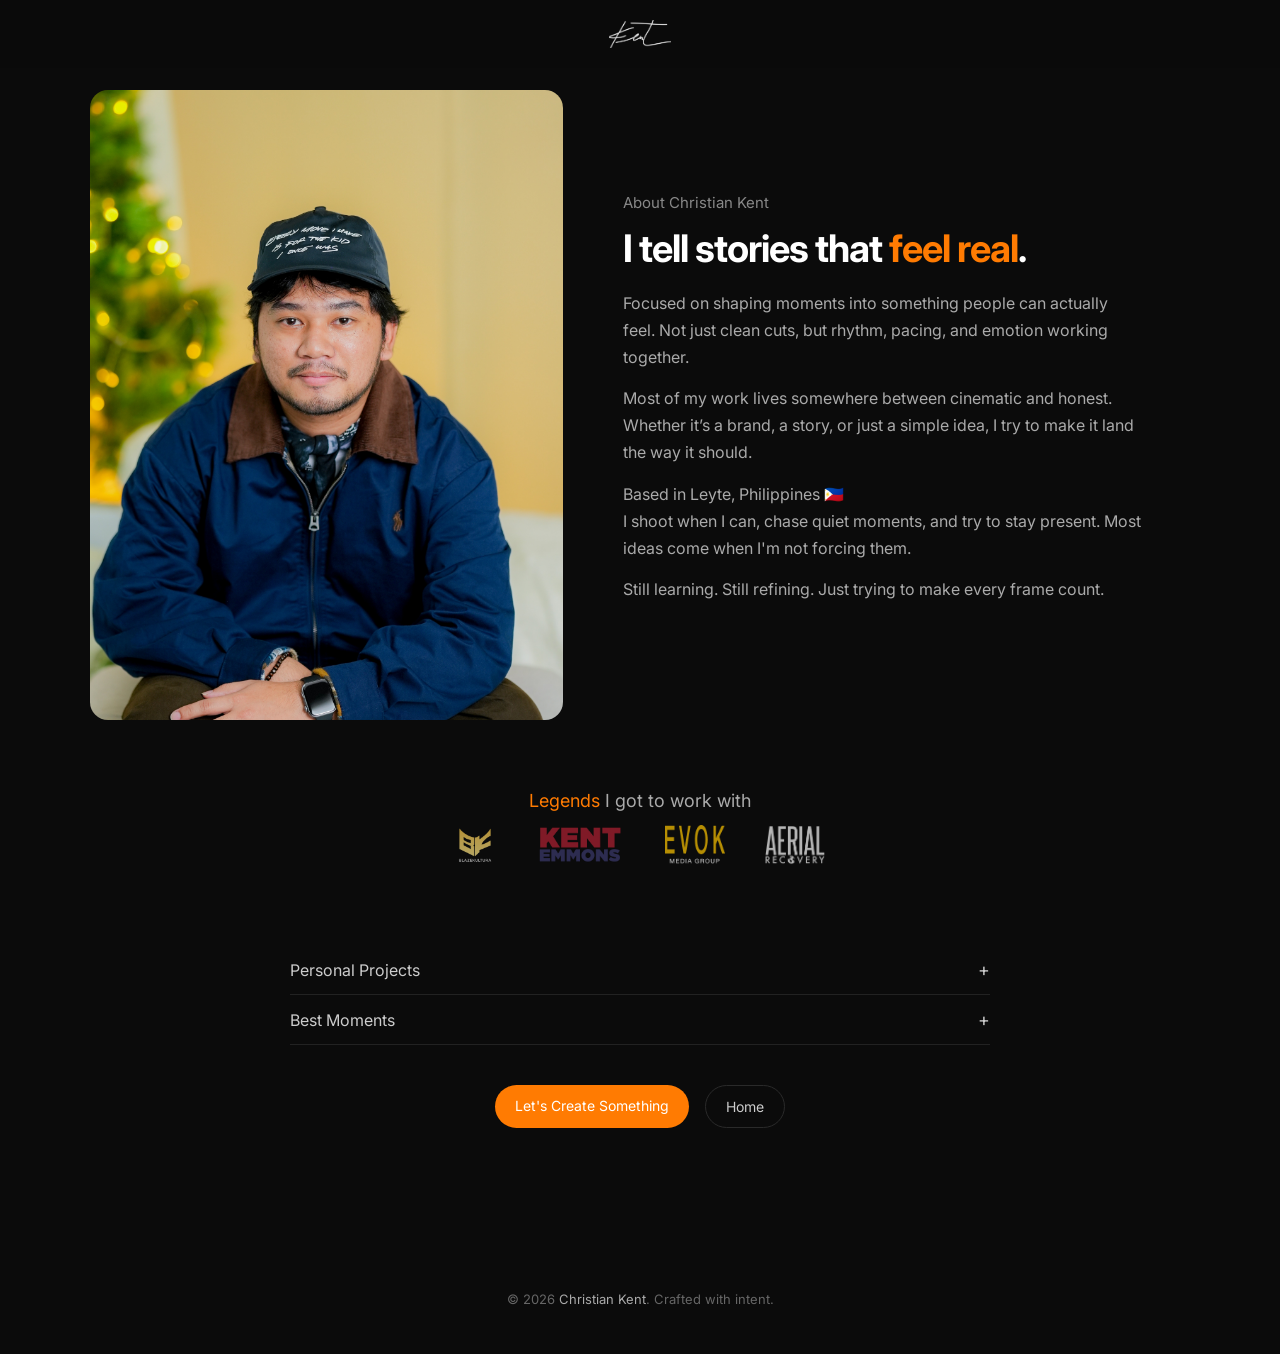
==== about.html @ 5d9a7f5c "site update may 2026" ====
<!DOCTYPE html>
<html lang="en">
<head>
<meta charset="UTF-8">
<meta name="viewport" content="width=device-width, initial-scale=1.0">
<title>About - CK</title>
<link href="https://fonts.googleapis.com/css2?family=Inter:wght@300;400;500;600&display=swap" rel="stylesheet">

<link rel="stylesheet" href="css/about.css">

<!-- Google tag (gtag.js) -->
<script async src="https://www.googletagmanager.com/gtag/js?id=G-2B1B66K14Q"></script>
<script>
  window.dataLayer = window.dataLayer || [];
  function gtag(){dataLayer.push(arguments);}
  gtag('js', new Date());

  gtag('config', 'G-2B1B66K14Q');
</script>

</head>
<body>

  <!-- NAVBAR -->
<div class="nav">
  <img src="assets/images/kent-signature-logo.png" alt="Kent">
</div>

<div class="wrap">
  <div class="grid">

    <div class="visual">
      <!-- PLACE YOUR IMAGE HERE -->
     <img src="assets/images/kent-image-1.jpg" alt="Christian Kent">
    </div>

    <div class="content">
      <div class="eyebrow">About Christian Kent</div>

      <h1>
        I tell stories that <span class="highlight">feel real</span>.
      </h1>

      <p>
        Focused on shaping moments into something people can actually feel.
        Not just clean cuts, but rhythm, pacing, and emotion working together.
      </p>

      <p>
        Most of my work lives somewhere between cinematic and honest.
        Whether it’s a brand, a story, or just a simple idea, I try to make it land the way it should.
      </p>

      <p>
        Based in Leyte, Philippines 🇵🇭 <br>
        I shoot when I can, chase quiet moments, and try to stay present.
        Most ideas come when I'm not forcing them.

      </p>

      <p>
        Still learning. Still refining. Just trying to make every frame count.
      </p>

  </div>
</div>

    <!-- COLLAB FULL WIDTH -->
  <div class="collab">
    <h3><span class="highlight"> Legends </span> I got to work with</h3>
    <div class="logos">
      <!-- ADD YOUR LOGOS HERE -->
      <img src="assets/images/BK-logo.png">
      <img src="assets/images/KE-colored-logoname.png">
      <img src="assets/images/EMG-logo.png">
      <img src="assets/images/ARG.png">
    </div>
  </div>

<!-- FEATURE -->

<div class="featured-project">

  <!-- PERSONAL PROJECTS -->
  <div class="fp-item">
    <div class="fp-header" onclick="toggleProject(this)">
      <span>Personal Projects</span>
      <div class="fp-toggle">+</div>
    </div>

    <div class="fp-content">

      <!-- TikTok section -->
      <h3>Nik Makino TikTok</h3>

      <div class="fp-video tiktok-thumb">
        <a href="https://www.tiktok.com/@kentiumx/video/7520517952572067090" target="_blank">
          <img src="assets/images/nikmakino.png" alt="Nik Makino TikTok">

          <div class="play-overlay">
            ▶
          </div>
        </a>
      </div>

      <h3>Life lately</h3>

      <div class="fp-video">
        <iframe 
          src="https://www.youtube.com/embed/qA6IBhY1DfU?modestbranding=1&rel=0"
          title="YouTube video player" 
          frameborder="0"
          allow="accelerometer; autoplay; clipboard-write; encrypted-media; gyroscope; picture-in-picture; web-share"
          allowfullscreen>
        </iframe>
      </div>

      <p>
        A visual check-in. A personal update told through motion and moments.
      </p>
      <p>
        My first full animation made in After Effects.
      </p>
      <br>

      

      
    </div>


  </div>


  <!-- BEST MOMENTS -->
  <div class="fp-item">
    <div class="fp-header" onclick="toggleProject(this)">
      <span>Best Moments</span>
      <div class="fp-toggle">+</div>
    </div>

      <div class="fp-content" id="fpContent">
        <h3>Project for Aerial Recovery</h3>

        <div class="fp-image slider">
          <button class="slider-btn left">&#10094;</button>

          <div class="slider-track">
            <img src="assets/thumbnails/documentary-thumbnail.png" />
            <img src="assets/images/AR-1.png" />
            <img src="assets/images/AR-2.jpg" />
          </div>

          <button class="slider-btn right">&#10095;</button>
        </div>

        <p>
          When the 6.9 earthquake struck Central Cebu, I spent a week on the ground documenting the response alongside Aerial Recovery and Global Empowerment Mission.
        </p>
        <p>
          It wasn’t a paid project. It was something I chose to be part of.
        </p>
        <p>
          Moving through affected communities, I focused on what couldn’t be measured. The urgency, the quiet strength, and the human side of every moment.
        </p>
        <p>
          This piece isn’t just about the response. It’s about what it felt like to be there.
        </p>
          
      </div>

      <div class="cta">
        <a href="contact.html" class="btn btn-primary">Let's Create Something</a>
        <a href="index.html" class="btn btn-secondary">Home</a>
      </div>


</div>



<!-- FOOTER -->
<footer class="footer">
  <p>© 2026 <span>Christian Kent</span>. Crafted with intent.</p>
</footer>

<script>
function toggleProject(header) {
  const allItems = document.querySelectorAll(".fp-item");

  allItems.forEach(item => {
    const content = item.querySelector(".fp-content");
    const toggle = item.querySelector(".fp-toggle");

    if (item !== header.parentElement) {
      content.style.height = "0px";
      content.classList.remove("active");
      toggle.textContent = "+";
    }
  });

  const item = header.parentElement;
  const content = item.querySelector(".fp-content");
  const toggle = header.querySelector(".fp-toggle");

  if (content.classList.contains("active")) {
    content.style.height = content.scrollHeight + "px"; // lock current height first

    requestAnimationFrame(() => {
      content.style.height = "0px";
    });

    content.classList.remove("active");
    toggle.textContent = "+";
  } else {
    content.classList.add("active");

    const fullHeight = content.scrollHeight;
    content.style.height = fullHeight + "px";

    toggle.textContent = "–";
  }
}

const track = document.querySelector('.slider-track');
  const slides = document.querySelectorAll('.slider-track img');
  const nextBtn = document.querySelector('.slider-btn.right');
  const prevBtn = document.querySelector('.slider-btn.left');

  let index = 0;

  function updateSlide() {
    track.style.transform = `translateX(-${index * 100}%)`;
  }

  nextBtn.addEventListener('click', () => {
    index = (index + 1) % slides.length;
    updateSlide();
  });

  prevBtn.addEventListener('click', () => {
    index = (index - 1 + slides.length) % slides.length;
    updateSlide();
  });

</script>
</body>
</html>
---- css/about.css ----
*{margin:0;padding:0;box-sizing:border-box;font-family:'Inter',sans-serif}
body{
  background:#0b0b0b;
  color:#fff;
  min-height:100vh;
  display:flex;
  flex-direction:column;
  align-items:center;
  justify-content:flex-start;
}

.wrap{
  width:92%;
  max-width:1100px;
  margin-top:90px;
}

.grid{
  display:grid;
  grid-template-columns: 1fr 1.2fr;
  gap:60px;
  align-items:center;
}

/* IMAGE SIDE */
.visual{
  width:100%;
  aspect-ratio: 3/4;
  border-radius:18px;
  overflow:hidden;
  background:#141414;
  display:flex;
  align-items:center;
  justify-content:center;
}

.visual img{
  width:100%;
  height:100%;
  object-fit:cover;
}

/* TEXT SIDE */
.content{
  max-width:520px;
}

.eyebrow{
  font-size:15px;
  color:#888;
  margin-bottom:14px;
}

h1{
  font-size:38px;
  line-height:1.2;
  margin-bottom:18px;
  letter-spacing:-1px;
}

p{
  color:#aaa;
  line-height:1.7;
  margin-bottom:14px;
}

.highlight{color:#FF7B02}

.actions {
  margin-top: 40px;
  padding-top: 20px;
  border-top: 1px solid #1a1a1a;
  display: flex;
  gap: 12px;
  justify-content: center;
  opacity: 0.6;
  transform: translateY(10px);
  transition: 0.3s ease;
}

 .cta {
      margin-top:40px;
      display:flex;
      gap:16px;
      justify-content:center;
      flex-wrap:wrap;
    }

    .btn {
      padding:12px 20px;
      border-radius:999px;
      font-size:14px;
      text-decoration:none;
      transition:0.3s ease;
      border:1px solid #2a2a2a;
    }

    .btn-primary {
      background:#FF7B02;
      color:#fff;
      border:none;
    }

    .btn-primary:hover { opacity:0.85; }

    .btn-secondary {
      color:#ccc;
      background:transparent;
    }

    .btn-secondary:hover {
      background:#1a1a1a;
      color:#fff;
    }

@media(max-width:768px){
  .grid{grid-template-columns:1fr;gap:40px}
  h1{font-size:30px}
}

/* NAVBAR */
.nav{
  position:fixed;
  top:0;
  left:0;
  width:100%;
  display:flex;
  justify-content:center;
  padding:20px 0;
  z-index:100;
  background:rgba(11,11,11,0.6); /* ADD THIS */
  backdrop-filter: blur(10px);
}

.nav img{
  height:28px;
  width:auto;
  opacity:0.9;
}

.collab{
  margin-top:70px;
  text-align:center;
}

.collab h3{
  font-size:18px;
  color:#aaa;
  margin-bottom:14px;
  font-weight:400;
}

.logos{
  display:flex;
  justify-content:center;
  gap:40px;
  flex-wrap:wrap;
}

.logos img{
  height:40px;
  opacity:0.7;
  transition:0.3s ease;
}

.logos img:hover{
  opacity:1;
  transform:scale(1.05);
}

.logos img:hover{
  opacity:1;
}

/* FEATURE */
.featured-project {
  margin-top:80px;
  max-width:700px;
  margin-left:auto;
  margin-right:auto;
}

.fp-header {
  display:flex;
  justify-content:space-between;
  align-items:center;
  cursor:pointer;
  padding:14px 0;
  border-bottom:1px solid #222;
  color:#ccc;
}

.fp-toggle {
  font-size:18px;
  transition:0.3s;
}

.fp-content {
  height: 0;
  overflow: hidden;
  transition: height 0.4s ease, opacity 0.3s ease;
  opacity: 0;
}

.fp-content.active {
  opacity: 1;
  margin-top: 20px;
}

.fp-content h3 {
  margin-bottom: 6px;
  font-size: 20px;
  color: #fff;
}

.fp-content p {
  color: #aaa;
  margin-bottom: 12px;
  line-height: 1.65;
  font-size: 14.5px;
}

.fp-tag {
  font-size:12px;
  color:#FF7B02;
}

.fp-image {
  margin: 16px 0 18px;
  border-radius: 12px;
  overflow: hidden;
}

.fp-image img {
  width: 100%;
  aspect-ratio: 16 / 9;
  object-fit: cover;
  display: block;
}

/* IMAGE SLIDER */
.fp-image.slider {
  position: relative;
  overflow: hidden;
  border-radius: 12px;
}

.slider-track {
  display: flex;
  transition: transform 0.4s ease;
}

.slider-track img {
  width: 100%;
  flex-shrink: 0;
  aspect-ratio: 16 / 9;
  object-fit: cover;
}

/* Buttons */
.slider-btn {
  position: absolute;
  top: 50%;
  transform: translateY(-50%);
  background: rgba(0,0,0,0.5);
  color: white;
  border: none;
  padding: 8px 12px;
  cursor: pointer;
  border-radius: 6px;
  z-index: 10;
}

.slider-btn.left {
  left: 10px;
}

.slider-btn.right {
  right: 10px;
}


.fp-video {
  position: relative;
  width: 100%;
  aspect-ratio: 16 / 9;
  border-radius: 12px;
  overflow: hidden;
  margin: 16px 0 18px;
}

.fp-video iframe {
  width: 100%;
  height: 100%;
  border: none;
  background: #000;
}

/* Reuse your fp-video style but enhance it */
.tiktok-thumb {
  aspect-ratio: 16 / 9;
  overflow: hidden;
}

.tiktok-thumb img {
  width: 100%;
  height: 100%;
  object-fit: cover;
  object-position: center;
}

/* Play button overlay */
.play-overlay {
  position: absolute;
  top: 50%;
  left: 50%;
  transform: translate(-50%, -50%);
  
  width: 64px;
  height: 64px;
  border-radius: 50%;
  
  background: rgba(0, 0, 0, 0.6);
  color: #fff;
  
  display: flex;
  align-items: center;
  justify-content: center;
  
  font-size: 24px;
  backdrop-filter: blur(6px);
  transition: 0.3s ease;
}

/* Hover effect */
.tiktok-thumb:hover .play-overlay {
  transform: translate(-50%, -50%) scale(1.1);
  background: rgba(0, 0, 0, 0.8);
}


/* FOOTER */
    .footer {
      margin-top:120px;
      padding:40px 0 30px;
      text-align:center;
      font-size:13px;
    }
    .footer p {
      color: #666;
    }

    .footer span {
      color:#aaa;
    }

    body.light .footer { color:#888; }
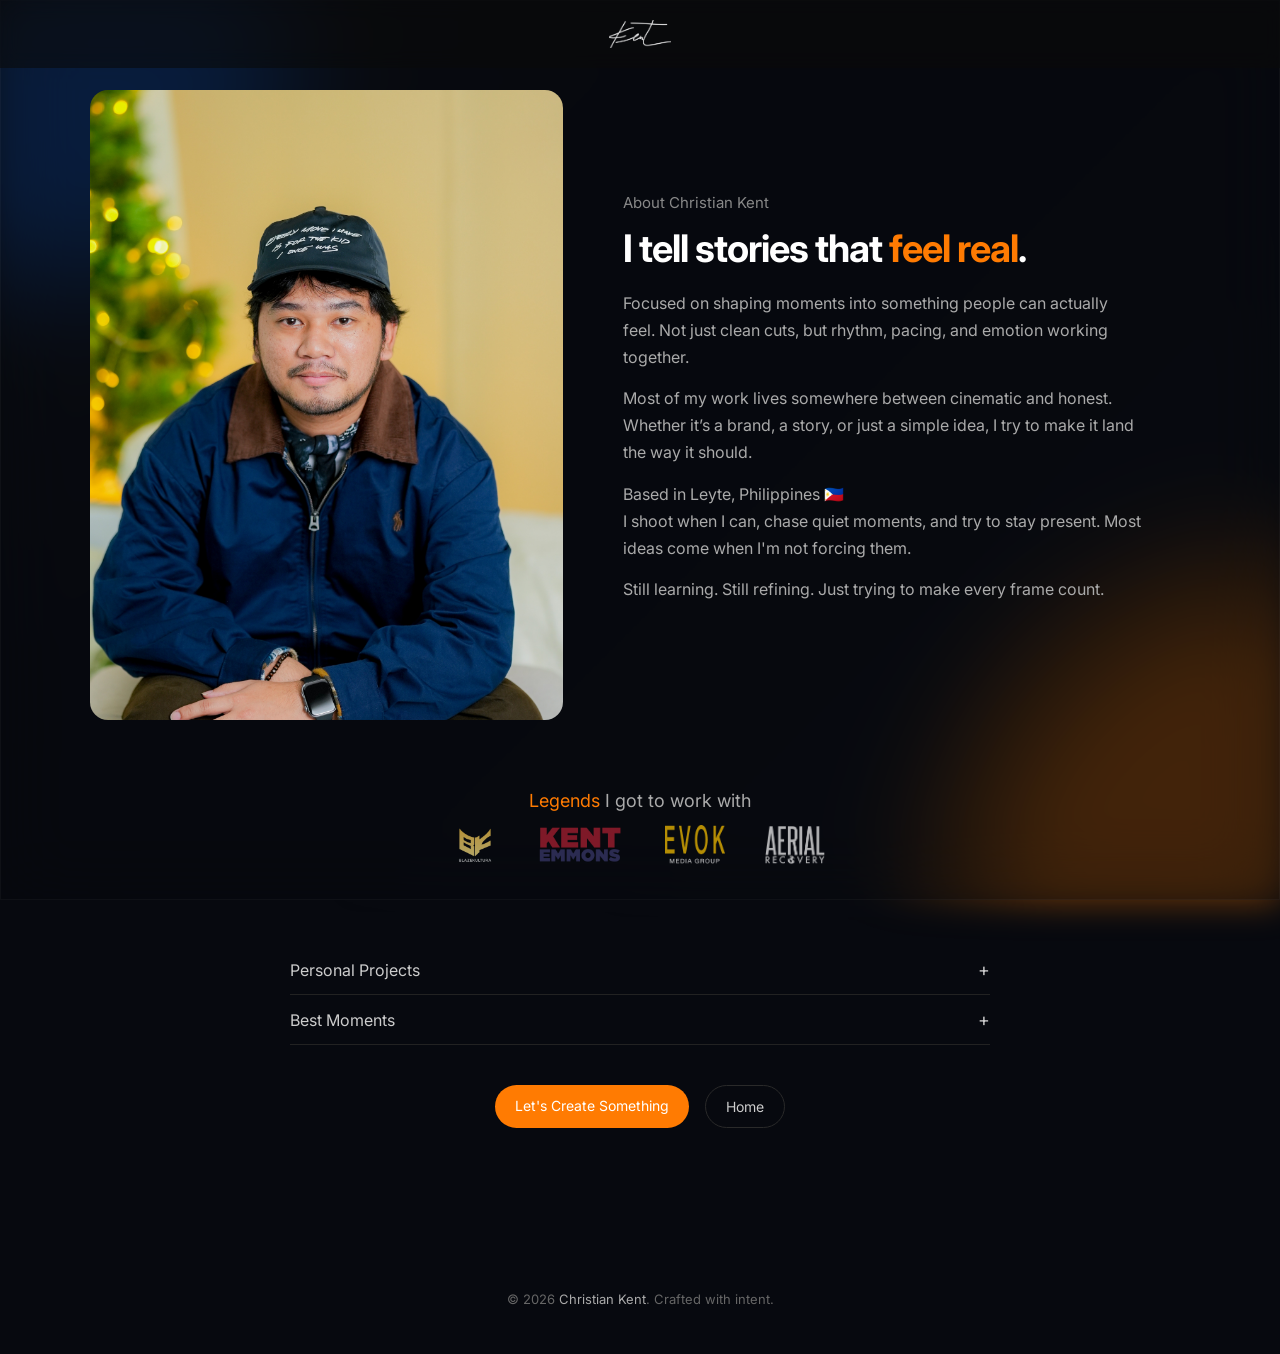
==== commit 0a617106: "site update june 2026" ====
--- a/about.html
+++ b/about.html
@@ -19,11 +19,13 @@
   gtag('config', 'G-2B1B66K14Q');
 </script>
 
-</head>
-<body>
-
-  <!-- NAVBAR -->
-<div class="nav">
+</head>
+<body>
+<div class="custom-cursor-ring" aria-hidden="true"></div>
+<div class="custom-cursor-dot" aria-hidden="true"></div>
+
+  <!-- NAVBAR -->
+<div class="nav">
   <img src="assets/images/kent-signature-logo.png" alt="Kent">
 </div>
 
@@ -239,11 +241,91 @@
     updateSlide();
   });
 
-  prevBtn.addEventListener('click', () => {
-    index = (index - 1 + slides.length) % slides.length;
-    updateSlide();
-  });
-
-</script>
-</body>
-</html>+  prevBtn.addEventListener('click', () => {
+    index = (index - 1 + slides.length) % slides.length;
+    updateSlide();
+  });
+
+const cursorRing = document.querySelector('.custom-cursor-ring');
+const cursorDot = document.querySelector('.custom-cursor-dot');
+
+if (cursorRing && cursorDot && window.matchMedia('(hover: hover) and (pointer: fine)').matches) {
+  const interactiveSelector = 'a, button, .btn, input, textarea, select, iframe, [role="button"]';
+  const pointer = { x: -100, y: -100 };
+  const ring = { x: -100, y: -100 };
+
+  function moveCursorElement(element, x, y) {
+    element.style.transform = `translate3d(${x}px, ${y}px, 0) translate(-50%, -50%)`;
+  }
+
+  function animateCursorRing() {
+    ring.x += (pointer.x - ring.x) * 0.18;
+    ring.y += (pointer.y - ring.y) * 0.18;
+    moveCursorElement(cursorRing, ring.x, ring.y);
+    requestAnimationFrame(animateCursorRing);
+  }
+
+  window.addEventListener('mousemove', (event) => {
+    pointer.x = event.clientX;
+    pointer.y = event.clientY;
+    moveCursorElement(cursorDot, pointer.x, pointer.y);
+
+    const isInteractive = event.target.closest(interactiveSelector);
+    cursorRing.classList.toggle('is-hidden', Boolean(isInteractive));
+    cursorDot.classList.toggle('is-hidden', Boolean(isInteractive));
+  });
+
+  document.addEventListener('mouseenter', () => {
+    cursorRing.classList.remove('is-hidden');
+    cursorDot.classList.remove('is-hidden');
+  });
+
+  document.addEventListener('mouseleave', () => {
+    cursorRing.classList.add('is-hidden');
+    cursorDot.classList.add('is-hidden');
+  });
+
+  animateCursorRing();
+}
+
+const glowPalettes = {
+  start: {
+    top: [23, 107, 255],
+    bottom: [255, 123, 2],
+    strength: 0.34
+  },
+  end: {
+    top: [88, 182, 255],
+    bottom: [255, 176, 58],
+    strength: 0.56
+  }
+};
+
+let glowFrame = null;
+
+function blendColor(start, end, progress) {
+  return start.map((value, index) => Math.round(value + (end[index] - value) * progress)).join(' ');
+}
+
+function updateBackgroundGlow() {
+  const maxScroll = document.documentElement.scrollHeight - window.innerHeight;
+  const progress = maxScroll > 0 ? Math.min(window.scrollY / maxScroll, 1) : 0;
+  const strength = glowPalettes.start.strength + (glowPalettes.end.strength - glowPalettes.start.strength) * progress;
+
+  document.body.style.setProperty('--top-glow-rgb', blendColor(glowPalettes.start.top, glowPalettes.end.top, progress));
+  document.body.style.setProperty('--bottom-glow-rgb', blendColor(glowPalettes.start.bottom, glowPalettes.end.bottom, progress));
+  document.body.style.setProperty('--glow-strength', strength.toFixed(2));
+  glowFrame = null;
+}
+
+window.addEventListener('scroll', () => {
+  if (!glowFrame) {
+    glowFrame = requestAnimationFrame(updateBackgroundGlow);
+  }
+}, { passive: true });
+
+updateBackgroundGlow();
+
+</script>
+</body>
+</html>
--- a/css/about.css
+++ b/css/about.css
@@ -1,16 +1,49 @@
 
 *{margin:0;padding:0;box-sizing:border-box;font-family:'Inter',sans-serif}
 body{
-  background:#0b0b0b;
+  --top-glow-rgb:23 107 255;
+  --bottom-glow-rgb:255 123 2;
+  --glow-strength:0.34;
+  position:relative;
+  background:#07090f;
   color:#fff;
   min-height:100vh;
   display:flex;
   flex-direction:column;
   align-items:center;
   justify-content:flex-start;
+  overflow-x:hidden;
+}
+
+body::before,
+body::after{
+  content:"";
+  position:fixed;
+  inset:0;
+  pointer-events:none;
+}
+
+body::before{
+  z-index:0;
+  background:
+    radial-gradient(circle at 4% 5%, rgb(var(--top-glow-rgb) / var(--glow-strength)) 0 12vmax, transparent 24vmax),
+    radial-gradient(circle at 100% 100%, rgb(var(--bottom-glow-rgb) / calc(var(--glow-strength) + 0.1)) 0 18vmax, transparent 32vmax),
+    linear-gradient(135deg, rgba(255,255,255,0.035), transparent 38%, rgba(255,255,255,0.02));
+  filter:blur(18px) saturate(1.18);
+  transform:translateZ(0);
+}
+
+body::after{
+  z-index:0;
+  background:rgba(7, 9, 15, 0.46);
+  backdrop-filter:blur(34px);
+  -webkit-backdrop-filter:blur(34px);
+  box-shadow:inset 0 0 0 1px rgba(255,255,255,0.035);
 }
 
 .wrap{
+  position:relative;
+  z-index:1;
   width:92%;
   max-width:1100px;
   margin-top:90px;
@@ -356,3 +389,64 @@
     }
 
     body.light .footer { color:#888; }
+
+@media (hover: hover) and (pointer: fine) {
+  body,
+  body * {
+    cursor:none;
+  }
+
+  a,
+  button,
+  .btn,
+  input,
+  textarea,
+  select,
+  [role="button"] {
+    cursor:pointer;
+  }
+
+  iframe {
+    cursor:auto;
+  }
+}
+
+.custom-cursor-ring,
+.custom-cursor-dot {
+  position:fixed;
+  top:0;
+  left:0;
+  z-index:9999;
+  border-radius:50%;
+  pointer-events:none;
+  opacity:1;
+  transform:translate3d(-100px, -100px, 0) translate(-50%, -50%);
+  transition:opacity 0.2s ease;
+  will-change:transform;
+  mix-blend-mode:normal;
+}
+
+.custom-cursor-ring {
+  width:34px;
+  height:34px;
+  border:2px solid rgba(255, 123, 2, 0.48);
+}
+
+.custom-cursor-dot {
+  width:6px;
+  height:6px;
+  background:#FF7B02;
+  box-shadow:0 0 12px rgba(255, 123, 2, 0.45);
+}
+
+.custom-cursor-ring.is-hidden,
+.custom-cursor-dot.is-hidden {
+  opacity:0;
+}
+
+@media (hover: none), (pointer: coarse) {
+  .custom-cursor-ring,
+  .custom-cursor-dot {
+    display:none;
+  }
+}
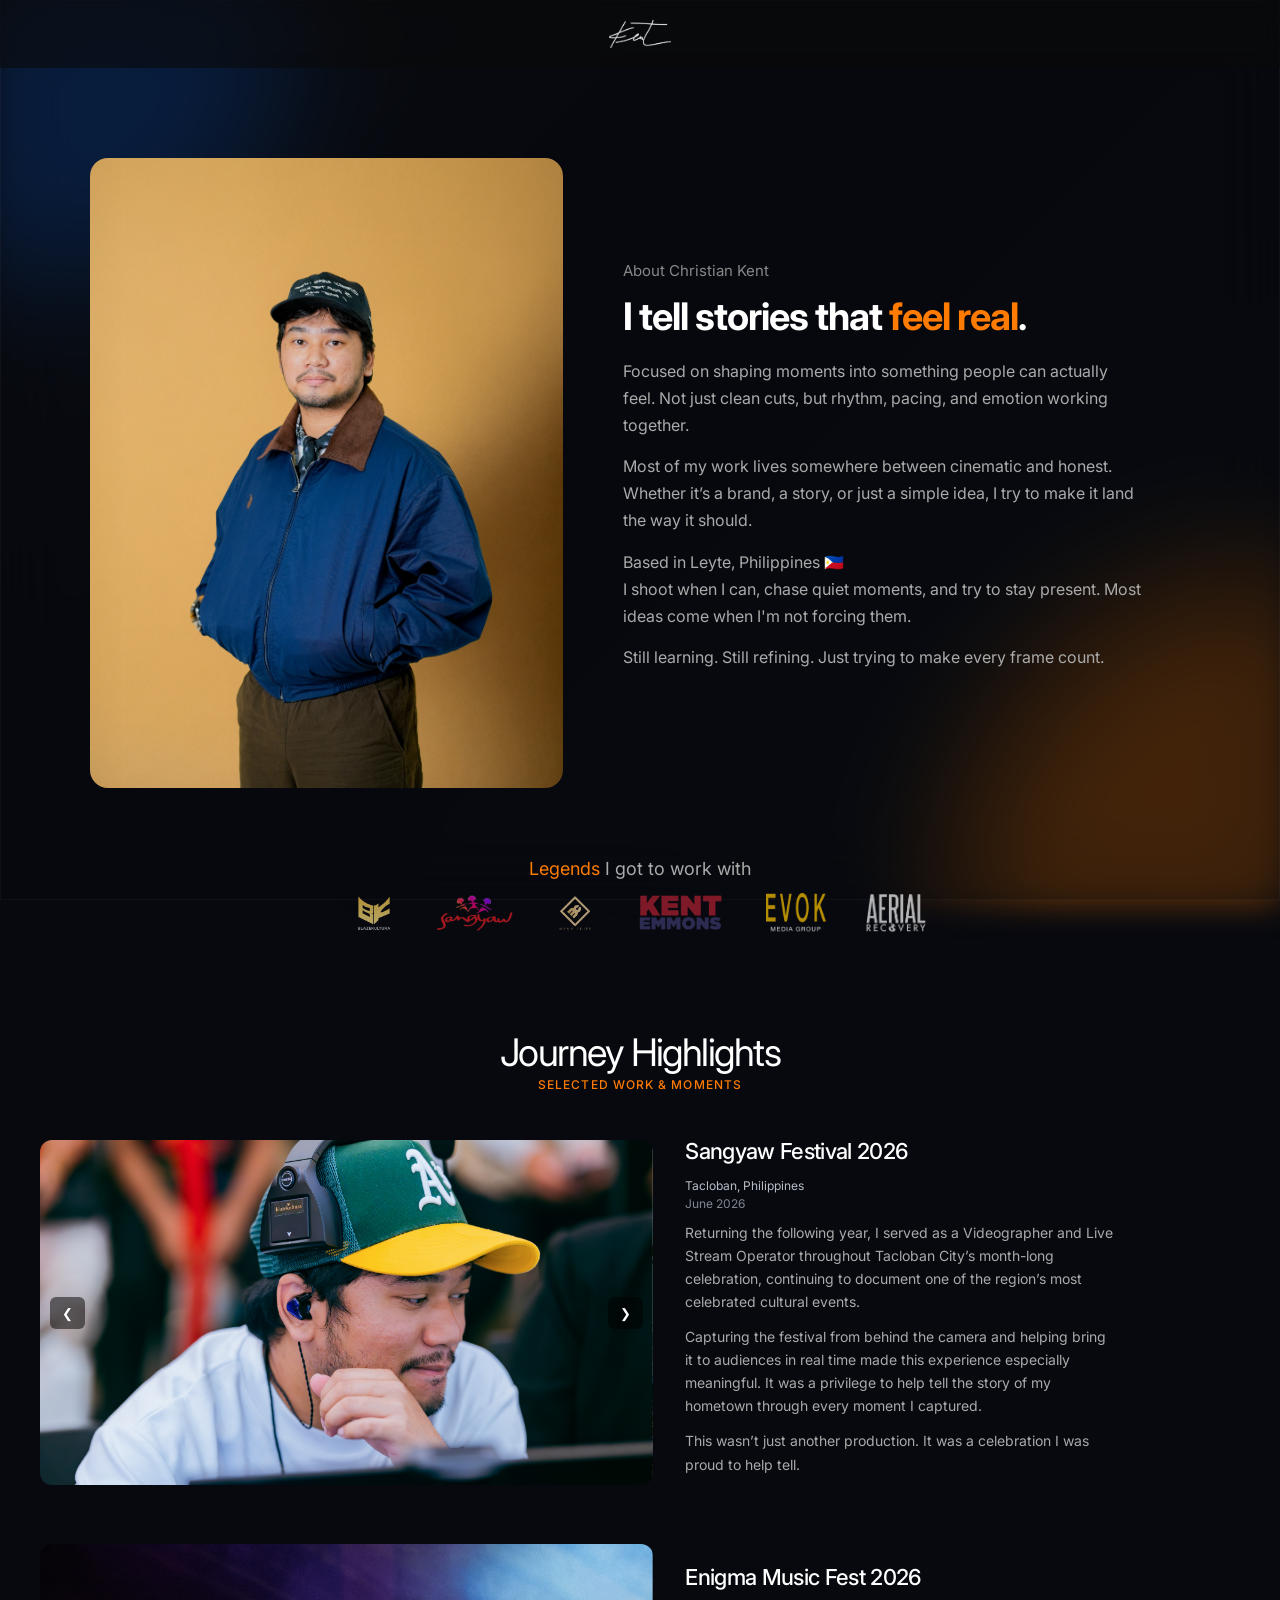
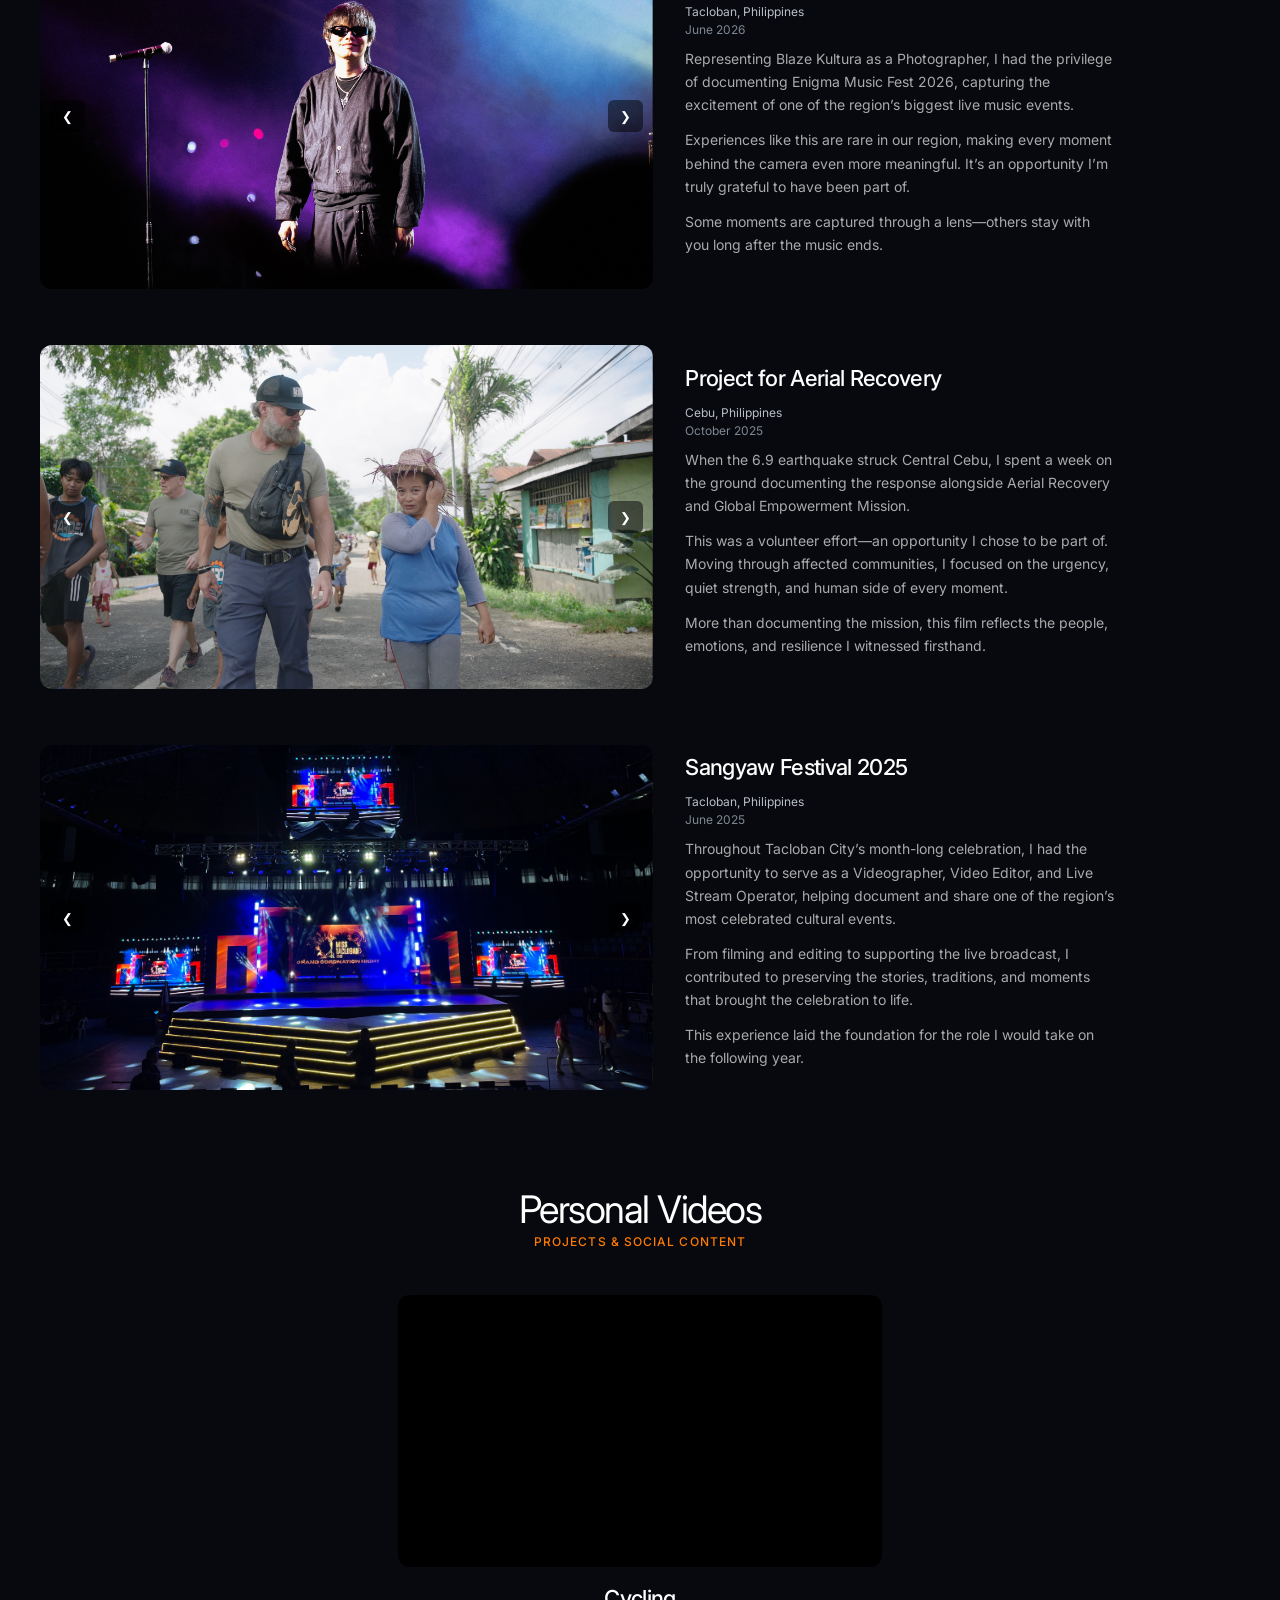
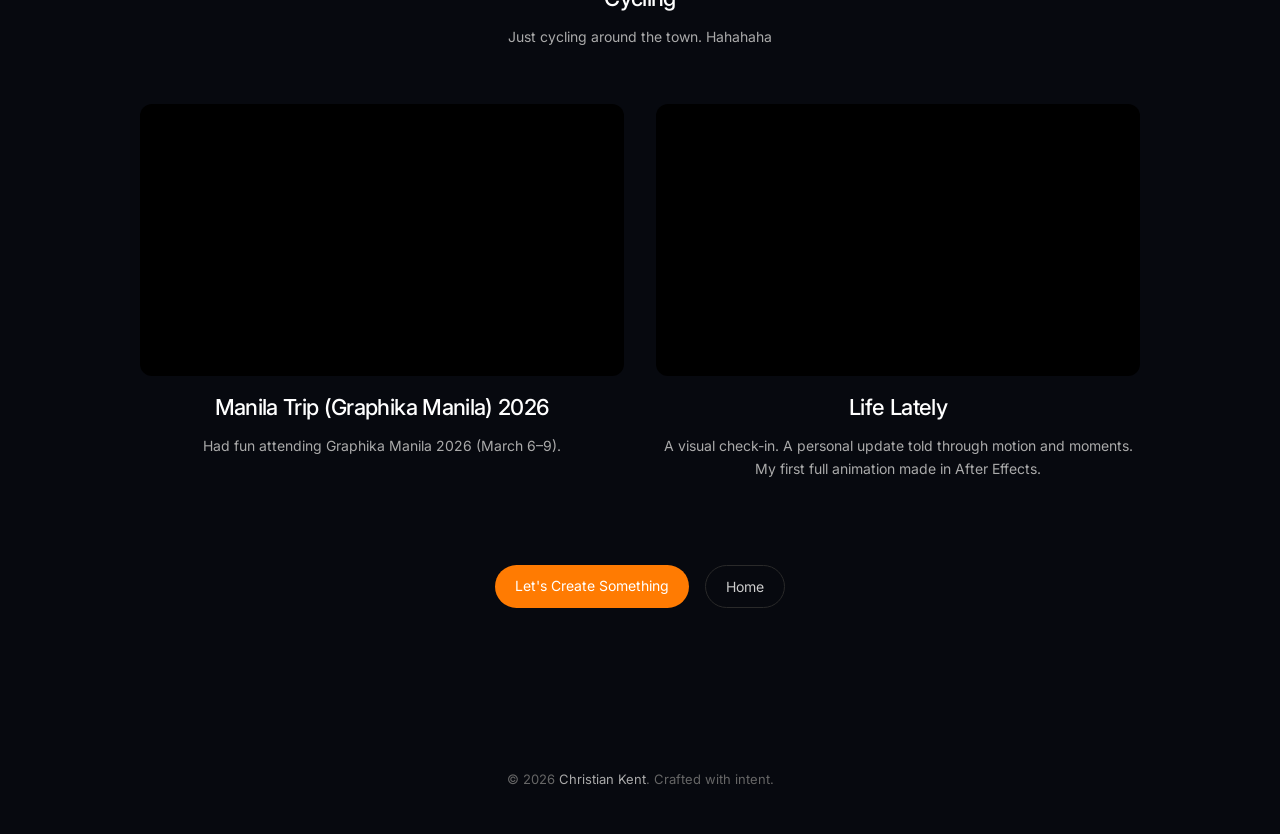
==== commit 4de5a6bb: "web portfolio update July 2026" ====
--- a/about.html
+++ b/about.html
@@ -19,13 +19,13 @@
   gtag('config', 'G-2B1B66K14Q');
 </script>
 
-</head>
-<body>
-<div class="custom-cursor-ring" aria-hidden="true"></div>
-<div class="custom-cursor-dot" aria-hidden="true"></div>
-
-  <!-- NAVBAR -->
-<div class="nav">
+</head>
+<body>
+<div class="custom-cursor-ring" aria-hidden="true"></div>
+<div class="custom-cursor-dot" aria-hidden="true"></div>
+
+  <!-- NAVBAR -->
+<div class="nav">
   <img src="assets/images/kent-signature-logo.png" alt="Kent">
 </div>
 
@@ -34,7 +34,7 @@
 
     <div class="visual">
       <!-- PLACE YOUR IMAGE HERE -->
-     <img src="assets/images/kent-image-1.jpg" alt="Christian Kent">
+     <img src="assets/kent-image-2.jpg" alt="Christian Kent">
     </div>
 
     <div class="content">
@@ -74,110 +74,196 @@
     <div class="logos">
       <!-- ADD YOUR LOGOS HERE -->
       <img src="assets/images/BK-logo.png">
+      <img src="assets/images/sangyaw-logo.png">
+      <img src="assets/images/memoclips.png">
       <img src="assets/images/KE-colored-logoname.png">
       <img src="assets/images/EMG-logo.png">
       <img src="assets/images/ARG.png">
     </div>
   </div>
-
-<!-- FEATURE -->
-
-<div class="featured-project">
-
-  <!-- PERSONAL PROJECTS -->
-  <div class="fp-item">
-    <div class="fp-header" onclick="toggleProject(this)">
-      <span>Personal Projects</span>
-      <div class="fp-toggle">+</div>
+</div>
+
+<!-- JOURNEY HIGHLIGHTS -->
+<section class="journey" aria-labelledby="journey-title">
+  <div class="section-heading">
+    <h2 id="journey-title">Journey Highlights</h2>
+    <p class="section-kicker">Selected work &amp; moments</p>
+  </div>
+
+  <div class="journey-feed">
+
+    <!-- Sangyaw Festival 2026: add more photos inside this slider-track. -->
+    <article class="journey-card">
+      <div class="journey-media fp-image slider">
+        <button class="slider-btn left" aria-label="Previous Sangyaw Festival image">&#10094;</button>
+        <div class="slider-track">
+          <img src="assets/about_images/ASSN%20PROPERTY-01123%202.JPG" alt="Sangyaw Festival 2026" />
+          <img src="assets/about_images/IMG_1255.jpg" alt="Sangyaw Festival 2026" />
+          <img src="assets/about_images/IMG_1266.jpg" alt="Sangyaw Festival 2026" />
+          <img src="assets/about_images/DSC01191.jpg" alt="Sangyaw Festival 2026" />
+          <img src="assets/about_images/DSC01301.jpg" alt="Sangyaw Festival 2026" />
+          <img src="assets/about_images/ASSN%20PROPERTY-01043.jpg" alt="Sangyaw Festival 2026" />
+          <img src="assets/about_images/ASSN%20PROPERTY-01061.jpg" alt="Sangyaw Festival 2026" />
+          <img src="assets/about_images/DSC01308.jpg" alt="Sangyaw Festival 2026" />
+          <img src="assets/about_images/IMG_1136.jpg" alt="Sangyaw Festival 2026" />
+          <img src="assets/about_images/IMG_0998.jpg" alt="Sangyaw Festival 2026" />
+          <img src="assets/about_images/IMG_1068.jpg" alt="Sangyaw Festival 2026" />
+        </div>
+        <button class="slider-btn right" aria-label="Next Sangyaw Festival image">&#10095;</button>
+      </div>
+
+      <div class="journey-copy">
+        <h3>Sangyaw Festival 2026</h3>
+        <div class="journey-meta">
+          <span class="journey-location">Tacloban, Philippines</span>
+          <span class="journey-date">June 2026</span>
+        </div>
+        <p>Returning the following year, I served as a Videographer and Live Stream Operator throughout Tacloban City’s month-long celebration, continuing to document one of the region’s most celebrated cultural events.</p>
+        <p>Capturing the festival from behind the camera and helping bring it to audiences in real time made this experience especially meaningful. It was a privilege to help tell the story of my hometown through every moment I captured.</p>
+        <p>This wasn’t just another production. It was a celebration I was proud to help tell.</p>
+      </div>
+    </article>
+
+    <!-- Enigma Music Fest 2026: add more photos inside this slider-track. -->
+    <article class="journey-card">
+      <div class="journey-media fp-image slider">
+        <button class="slider-btn left" aria-label="Previous Enigma Music Fest image">&#10094;</button>
+        <div class="slider-track">
+          <img src="assets/about_images/Enigma/DSC01927.jpg" alt="Enigma Music Fest 2026" />
+          <img src="assets/about_images/Enigma/DSC01934.jpg" alt="Enigma Music Fest 2026" />
+          <img src="assets/about_images/Enigma/DSC02166.jpg" alt="Enigma Music Fest 2026" />
+          <img src="assets/about_images/Enigma/DSC02177.jpg" alt="Enigma Music Fest 2026" />
+          <img src="assets/about_images/Enigma/DSC02181.jpg" alt="Enigma Music Fest 2026" />
+          <img src="assets/about_images/IMG_1838.jpg" alt="Sangyaw Festival 2026" />
+        </div>
+        <button class="slider-btn right" aria-label="Next Enigma Music Fest image">&#10095;</button>
+      </div>
+
+      <div class="journey-copy">
+        <h3>Enigma Music Fest 2026</h3>
+        <div class="journey-meta">
+          <span class="journey-location">Tacloban, Philippines</span>
+          <span class="journey-date">June 2026</span>
+        </div>
+        <p>Representing Blaze Kultura as a Photographer, I had the privilege of documenting Enigma Music Fest 2026, capturing the excitement of one of the region’s biggest live music events.</p>
+        <p>Experiences like this are rare in our region, making every moment behind the camera even more meaningful. It’s an opportunity I’m truly grateful to have been part of.</p>
+        <p>Some moments are captured through a lens—others stay with you long after the music ends.</p>
+      </div>
+    </article>
+
+    <article class="journey-card">
+      <div class="journey-media fp-image slider">
+        <button class="slider-btn left" aria-label="Previous Aerial Recovery image">&#10094;</button>
+        <div class="slider-track">
+          <img src="assets/thumbnails/documentary-thumbnail.png" alt="Aerial Recovery documentary" />
+          <img src="assets/images/AR-1.png" alt="Aerial Recovery field work" />
+          <img src="assets/images/AR-2.jpg" alt="Aerial Recovery field work" />
+          <img src="assets/images/AR-3.jpeg" alt="Aerial Recovery field work" />
+          <img src="assets/images/AR-4.jpeg" alt="Aerial Recovery field work" />
+        </div>
+        <button class="slider-btn right" aria-label="Next Aerial Recovery image">&#10095;</button>
+      </div>
+
+      <div class="journey-copy">
+        <h3>Project for Aerial Recovery</h3>
+        <div class="journey-meta">
+          <span class="journey-location">Cebu, Philippines</span>
+          <span class="journey-date">October 2025</span>
+        </div>
+        <p>When the 6.9 earthquake struck Central Cebu, I spent a week on the ground documenting the response alongside Aerial Recovery and Global Empowerment Mission.</p>
+        <p>This was a volunteer effort—an opportunity I chose to be part of. Moving through affected communities, I focused on the urgency, quiet strength, and human side of every moment.</p>
+        <p>More than documenting the mission, this film reflects the people, emotions, and resilience I witnessed firsthand.</p>
+      </div>
+    </article>
+
+    <!-- Duplicate this journey-card to add another highlight. -->
+    <article class="journey-card">
+      <div class="journey-media fp-image slider">
+        <button class="slider-btn left" aria-label="Previous Sangyaw Festival 2025 image">&#10094;</button>
+        <div class="slider-track">
+          <img src="assets/about_images/Sangyaw2025/IMG_4691.jpg" alt="Sangyaw Festival 2025" />
+          <img src="assets/about_images/Sangyaw2025/IMG_3241.jpg" alt="Sangyaw Festival 2025" />
+          <img src="assets/about_images/Sangyaw2025/IMG_5199.jpg" alt="Sangyaw Festival 2025" />
+        </div>
+        <button class="slider-btn right" aria-label="Next Sangyaw Festival 2025 image">&#10095;</button>
+      </div>
+
+      <div class="journey-copy">
+        <h3>Sangyaw Festival 2025</h3>
+        <div class="journey-meta">
+          <span class="journey-location">Tacloban, Philippines</span>
+          <span class="journey-date">June 2025</span>
+        </div>
+        <p>Throughout Tacloban City’s month-long celebration, I had the opportunity to serve as a Videographer, Video Editor, and Live Stream Operator, helping document and share one of the region’s most celebrated cultural events.</p>
+        <p>From filming and editing to supporting the live broadcast, I contributed to preserving the stories, traditions, and moments that brought the celebration to life.</p>
+        <p>This experience laid the foundation for the role I would take on the following year.</p>
+      </div>
+    </article>
+
+
+  </div>
+</section>
+
+<!-- PERSONAL VIDEOS: add or remove .personal-video-card items as needed. -->
+<section class="personal-videos" aria-labelledby="personal-videos-title">
+  <div class="section-heading">
+    <h2 id="personal-videos-title">Personal Videos</h2>
+    <p class="section-kicker">Projects &amp; social content</p>
+  </div>
+
+  <div class="personal-video-grid">
+
+  <article class="personal-video-card">
+    <div class="fp-video">
+      <iframe
+        src="https://player.vimeo.com/video/1210571861?badge=0&autopause=0&player_id=0&app_id=58479"
+        title="Cycling"
+        frameborder="0"
+        allow="autoplay; fullscreen; picture-in-picture; clipboard-write; encrypted-media; web-share"
+        referrerpolicy="strict-origin-when-cross-origin"
+        allowfullscreen>
+      </iframe>
     </div>
-
-    <div class="fp-content">
-
-      <!-- TikTok section -->
-      <h3>Nik Makino TikTok</h3>
-
-      <div class="fp-video tiktok-thumb">
-        <a href="https://www.tiktok.com/@kentiumx/video/7520517952572067090" target="_blank">
-          <img src="assets/images/nikmakino.png" alt="Nik Makino TikTok">
-
-          <div class="play-overlay">
-            ▶
-          </div>
-        </a>
-      </div>
-
-      <h3>Life lately</h3>
-
-      <div class="fp-video">
-        <iframe 
-          src="https://www.youtube.com/embed/qA6IBhY1DfU?modestbranding=1&rel=0"
-          title="YouTube video player" 
-          frameborder="0"
-          allow="accelerometer; autoplay; clipboard-write; encrypted-media; gyroscope; picture-in-picture; web-share"
-          allowfullscreen>
-        </iframe>
-      </div>
-
-      <p>
-        A visual check-in. A personal update told through motion and moments.
-      </p>
-      <p>
-        My first full animation made in After Effects.
-      </p>
-      <br>
-
-      
-
-      
+    <h3>Cycling</h3>
+    <p>Just cycling around the town. Hahahaha</p>
+  </article>
+
+  <article class="personal-video-card">
+    <div class="fp-video">
+      <iframe
+        src="https://player.vimeo.com/video/1210571860?badge=0&autopause=0&player_id=0&app_id=58479"
+        title="Manila Trip (Graphika Manila) 2026"
+        frameborder="0"
+        allow="autoplay; fullscreen; picture-in-picture; clipboard-write; encrypted-media; web-share"
+        referrerpolicy="strict-origin-when-cross-origin"
+        allowfullscreen>
+      </iframe>
     </div>
-
-
-  </div>
-
-
-  <!-- BEST MOMENTS -->
-  <div class="fp-item">
-    <div class="fp-header" onclick="toggleProject(this)">
-      <span>Best Moments</span>
-      <div class="fp-toggle">+</div>
+    <h3>Manila Trip (Graphika Manila) 2026</h3>
+    <p>Had fun attending Graphika Manila 2026 (March 6–9).</p>
+  </article>
+
+  <article class="personal-video-card">
+    <div class="fp-video">
+      <iframe
+        src="https://www.youtube-nocookie.com/embed/qA6IBhY1DfU?rel=0&modestbranding=1"
+        title="Life Lately"
+        allow="accelerometer; autoplay; clipboard-write; encrypted-media; gyroscope; picture-in-picture; web-share"
+        allowfullscreen>
+      </iframe>
     </div>
-
-      <div class="fp-content" id="fpContent">
-        <h3>Project for Aerial Recovery</h3>
-
-        <div class="fp-image slider">
-          <button class="slider-btn left">&#10094;</button>
-
-          <div class="slider-track">
-            <img src="assets/thumbnails/documentary-thumbnail.png" />
-            <img src="assets/images/AR-1.png" />
-            <img src="assets/images/AR-2.jpg" />
-          </div>
-
-          <button class="slider-btn right">&#10095;</button>
-        </div>
-
-        <p>
-          When the 6.9 earthquake struck Central Cebu, I spent a week on the ground documenting the response alongside Aerial Recovery and Global Empowerment Mission.
-        </p>
-        <p>
-          It wasn’t a paid project. It was something I chose to be part of.
-        </p>
-        <p>
-          Moving through affected communities, I focused on what couldn’t be measured. The urgency, the quiet strength, and the human side of every moment.
-        </p>
-        <p>
-          This piece isn’t just about the response. It’s about what it felt like to be there.
-        </p>
-          
-      </div>
-
-      <div class="cta">
-        <a href="contact.html" class="btn btn-primary">Let's Create Something</a>
-        <a href="index.html" class="btn btn-secondary">Home</a>
-      </div>
-
-
+    <h3>Life Lately</h3>
+    <p>A visual check-in. A personal update told through motion and moments. My first full animation made in After Effects.</p>
+  </article>
+
+</div>
+
+<script src="https://player.vimeo.com/api/player.js"></script>
+</section>
+
+<div class="cta">
+  <a href="contact.html" class="btn btn-primary">Let's Create Something</a>
+  <a href="index.html" class="btn btn-secondary">Home</a>
 </div>
 
 
@@ -188,144 +274,128 @@
 </footer>
 
 <script>
-function toggleProject(header) {
-  const allItems = document.querySelectorAll(".fp-item");
-
-  allItems.forEach(item => {
-    const content = item.querySelector(".fp-content");
-    const toggle = item.querySelector(".fp-toggle");
-
-    if (item !== header.parentElement) {
-      content.style.height = "0px";
-      content.classList.remove("active");
-      toggle.textContent = "+";
-    }
-  });
-
-  const item = header.parentElement;
-  const content = item.querySelector(".fp-content");
-  const toggle = header.querySelector(".fp-toggle");
-
-  if (content.classList.contains("active")) {
-    content.style.height = content.scrollHeight + "px"; // lock current height first
-
-    requestAnimationFrame(() => {
-      content.style.height = "0px";
-    });
-
-    content.classList.remove("active");
-    toggle.textContent = "+";
-  } else {
-    content.classList.add("active");
-
-    const fullHeight = content.scrollHeight;
-    content.style.height = fullHeight + "px";
-
-    toggle.textContent = "–";
-  }
-}
-
-const track = document.querySelector('.slider-track');
-  const slides = document.querySelectorAll('.slider-track img');
-  const nextBtn = document.querySelector('.slider-btn.right');
-  const prevBtn = document.querySelector('.slider-btn.left');
-
-  let index = 0;
-
-  function updateSlide() {
+document.querySelectorAll('.slider').forEach((slider) => {
+  const track = slider.querySelector('.slider-track');
+  const slides = Array.from(track.querySelectorAll('img'));
+  const nextBtn = slider.querySelector('.slider-btn.right');
+  const prevBtn = slider.querySelector('.slider-btn.left');
+  const slideCount = slides.length;
+  if (slideCount < 2) return;
+  let index = 1;
+
+  // Cloned edge slides let the carousel loop without a visible jump.
+  track.prepend(slides[slideCount - 1].cloneNode(true));
+  track.append(slides[0].cloneNode(true));
+  track.style.transition = 'none';
+  track.style.transform = 'translateX(-100%)';
+
+  function moveToSlide(nextIndex) {
+    index = nextIndex;
+    track.style.transition = 'transform 0.4s ease';
     track.style.transform = `translateX(-${index * 100}%)`;
   }
 
-  nextBtn.addEventListener('click', () => {
-    index = (index + 1) % slides.length;
-    updateSlide();
+  nextBtn.addEventListener('click', () => moveToSlide(index + 1));
+  prevBtn.addEventListener('click', () => moveToSlide(index - 1));
+
+  track.addEventListener('transitionend', (event) => {
+    if (event.target !== track) return;
+
+    if (index === slideCount + 1) {
+      index = 1;
+    } else if (index === 0) {
+      index = slideCount;
+    } else {
+      return;
+    }
+
+    track.style.transition = 'none';
+    track.style.transform = `translateX(-${index * 100}%)`;
   });
-
-  prevBtn.addEventListener('click', () => {
-    index = (index - 1 + slides.length) % slides.length;
-    updateSlide();
-  });
-
-const cursorRing = document.querySelector('.custom-cursor-ring');
-const cursorDot = document.querySelector('.custom-cursor-dot');
-
-if (cursorRing && cursorDot && window.matchMedia('(hover: hover) and (pointer: fine)').matches) {
-  const interactiveSelector = 'a, button, .btn, input, textarea, select, iframe, [role="button"]';
-  const pointer = { x: -100, y: -100 };
-  const ring = { x: -100, y: -100 };
-
-  function moveCursorElement(element, x, y) {
-    element.style.transform = `translate3d(${x}px, ${y}px, 0) translate(-50%, -50%)`;
-  }
-
-  function animateCursorRing() {
-    ring.x += (pointer.x - ring.x) * 0.18;
-    ring.y += (pointer.y - ring.y) * 0.18;
-    moveCursorElement(cursorRing, ring.x, ring.y);
-    requestAnimationFrame(animateCursorRing);
-  }
-
-  window.addEventListener('mousemove', (event) => {
-    pointer.x = event.clientX;
-    pointer.y = event.clientY;
-    moveCursorElement(cursorDot, pointer.x, pointer.y);
-
-    const isInteractive = event.target.closest(interactiveSelector);
-    cursorRing.classList.toggle('is-hidden', Boolean(isInteractive));
-    cursorDot.classList.toggle('is-hidden', Boolean(isInteractive));
-  });
-
-  document.addEventListener('mouseenter', () => {
-    cursorRing.classList.remove('is-hidden');
-    cursorDot.classList.remove('is-hidden');
-  });
-
-  document.addEventListener('mouseleave', () => {
-    cursorRing.classList.add('is-hidden');
-    cursorDot.classList.add('is-hidden');
-  });
-
-  animateCursorRing();
-}
-
-const glowPalettes = {
-  start: {
-    top: [23, 107, 255],
-    bottom: [255, 123, 2],
-    strength: 0.34
-  },
-  end: {
-    top: [88, 182, 255],
-    bottom: [255, 176, 58],
-    strength: 0.56
-  }
-};
-
-let glowFrame = null;
-
-function blendColor(start, end, progress) {
-  return start.map((value, index) => Math.round(value + (end[index] - value) * progress)).join(' ');
-}
-
-function updateBackgroundGlow() {
-  const maxScroll = document.documentElement.scrollHeight - window.innerHeight;
-  const progress = maxScroll > 0 ? Math.min(window.scrollY / maxScroll, 1) : 0;
-  const strength = glowPalettes.start.strength + (glowPalettes.end.strength - glowPalettes.start.strength) * progress;
-
-  document.body.style.setProperty('--top-glow-rgb', blendColor(glowPalettes.start.top, glowPalettes.end.top, progress));
-  document.body.style.setProperty('--bottom-glow-rgb', blendColor(glowPalettes.start.bottom, glowPalettes.end.bottom, progress));
-  document.body.style.setProperty('--glow-strength', strength.toFixed(2));
-  glowFrame = null;
-}
-
-window.addEventListener('scroll', () => {
-  if (!glowFrame) {
-    glowFrame = requestAnimationFrame(updateBackgroundGlow);
-  }
-}, { passive: true });
-
-updateBackgroundGlow();
-
-</script>
-</body>
-</html>
+});
+
+const cursorRing = document.querySelector('.custom-cursor-ring');
+const cursorDot = document.querySelector('.custom-cursor-dot');
+
+if (cursorRing && cursorDot && window.matchMedia('(hover: hover) and (pointer: fine)').matches) {
+  const interactiveSelector = 'a, button, .btn, input, textarea, select, iframe, [role="button"]';
+  const pointer = { x: -100, y: -100 };
+  const ring = { x: -100, y: -100 };
+
+  function moveCursorElement(element, x, y) {
+    element.style.transform = `translate3d(${x}px, ${y}px, 0) translate(-50%, -50%)`;
+  }
+
+  function animateCursorRing() {
+    ring.x += (pointer.x - ring.x) * 0.18;
+    ring.y += (pointer.y - ring.y) * 0.18;
+    moveCursorElement(cursorRing, ring.x, ring.y);
+    requestAnimationFrame(animateCursorRing);
+  }
+
+  window.addEventListener('mousemove', (event) => {
+    pointer.x = event.clientX;
+    pointer.y = event.clientY;
+    moveCursorElement(cursorDot, pointer.x, pointer.y);
+
+    const isInteractive = event.target.closest(interactiveSelector);
+    cursorRing.classList.toggle('is-hidden', Boolean(isInteractive));
+    cursorDot.classList.toggle('is-hidden', Boolean(isInteractive));
+  });
+
+  document.addEventListener('mouseenter', () => {
+    cursorRing.classList.remove('is-hidden');
+    cursorDot.classList.remove('is-hidden');
+  });
+
+  document.addEventListener('mouseleave', () => {
+    cursorRing.classList.add('is-hidden');
+    cursorDot.classList.add('is-hidden');
+  });
+
+  animateCursorRing();
+}
+
+const glowPalettes = {
+  start: {
+    top: [23, 107, 255],
+    bottom: [255, 123, 2],
+    strength: 0.34
+  },
+  end: {
+    top: [88, 182, 255],
+    bottom: [255, 176, 58],
+    strength: 0.56
+  }
+};
+
+let glowFrame = null;
+
+function blendColor(start, end, progress) {
+  return start.map((value, index) => Math.round(value + (end[index] - value) * progress)).join(' ');
+}
+
+function updateBackgroundGlow() {
+  const maxScroll = document.documentElement.scrollHeight - window.innerHeight;
+  const progress = maxScroll > 0 ? Math.min(window.scrollY / maxScroll, 1) : 0;
+  const strength = glowPalettes.start.strength + (glowPalettes.end.strength - glowPalettes.start.strength) * progress;
+
+  document.body.style.setProperty('--top-glow-rgb', blendColor(glowPalettes.start.top, glowPalettes.end.top, progress));
+  document.body.style.setProperty('--bottom-glow-rgb', blendColor(glowPalettes.start.bottom, glowPalettes.end.bottom, progress));
+  document.body.style.setProperty('--glow-strength', strength.toFixed(2));
+  glowFrame = null;
+}
+
+window.addEventListener('scroll', () => {
+  if (!glowFrame) {
+    glowFrame = requestAnimationFrame(updateBackgroundGlow);
+  }
+}, { passive: true });
+
+updateBackgroundGlow();
+
+
+
+</script>
+</body>
+</html>
--- a/css/about.css
+++ b/css/about.css
@@ -112,13 +112,15 @@
   transition: 0.3s ease;
 }
 
- .cta {
-      margin-top:40px;
-      display:flex;
-      gap:16px;
-      justify-content:center;
-      flex-wrap:wrap;
-    }
+.cta {
+  position:relative;
+  z-index:1;
+  margin-top:72px;
+  display:flex;
+  gap:16px;
+  justify-content:center;
+  flex-wrap:wrap;
+}
 
     .btn {
       padding:12px 20px;
@@ -150,11 +152,34 @@
 @media(max-width:768px){
   .grid{grid-template-columns:1fr;gap:40px}
   h1{font-size:30px}
+
+  .journey,
+  .personal-videos {
+    width:88%;
+    margin-top:72px;
+  }
+
+  .section-heading { margin-bottom:30px; }
+  .journey-feed { gap:42px; }
+
+  .journey-card {
+    grid-template-columns:1fr;
+    gap:20px;
+  }
+
+  .journey-copy { max-width:none; }
+
+  .personal-video-grid {
+    grid-template-columns:1fr;
+    gap:36px;
+  }
+
+  .personal-video-card:first-child:nth-last-child(odd) { width:100%; }
 }
 
 /* NAVBAR */
 .nav{
-  position:fixed;
+  position:relative;
   top:0;
   left:0;
   width:100%;
@@ -206,57 +231,109 @@
   opacity:1;
 }
 
-/* FEATURE */
-.featured-project {
-  margin-top:80px;
-  max-width:700px;
-  margin-left:auto;
-  margin-right:auto;
-}
-
-.fp-header {
-  display:flex;
-  justify-content:space-between;
+/* JOURNEY FEED */
+.journey,
+.personal-videos {
+  position:relative;
+  z-index:1;
+  width:96%;
+  max-width:1200px;
+  margin:96px auto 0;
+}
+
+.section-heading {
+  text-align:center;
+  margin-bottom:42px;
+}
+
+.section-kicker {
+  margin-bottom:8px;
+  color:#FF7B02;
+  font-size:12px;
+  font-weight:500;
+  letter-spacing:.09em;
+  text-transform:uppercase;
+}
+
+.section-heading h2 {
+  font-family:'Inter', sans-serif;
+  font-size:clamp(28px, 4vw, 38px);
+  font-weight:400;
+  letter-spacing:-.04em;
+}
+
+.journey-feed {
+  display:grid;
+  gap:56px;
+}
+
+.journey-card {
+  display:grid;
+  grid-template-columns:minmax(0, 1.05fr) minmax(0, .95fr);
+  gap:32px;
   align-items:center;
-  cursor:pointer;
-  padding:14px 0;
-  border-bottom:1px solid #222;
-  color:#ccc;
-}
-
-.fp-toggle {
-  font-size:18px;
-  transition:0.3s;
-}
-
-.fp-content {
-  height: 0;
-  overflow: hidden;
-  transition: height 0.4s ease, opacity 0.3s ease;
-  opacity: 0;
-}
-
-.fp-content.active {
-  opacity: 1;
-  margin-top: 20px;
-}
-
-.fp-content h3 {
-  margin-bottom: 6px;
-  font-size: 20px;
-  color: #fff;
-}
-
-.fp-content p {
-  color: #aaa;
-  margin-bottom: 12px;
-  line-height: 1.65;
-  font-size: 14.5px;
-}
-
-.fp-tag {
+}
+
+.journey-media {
+  margin:0;
+  width:100%;
+  aspect-ratio:16 / 9;
+}
+
+.journey-copy {
+  max-width:430px;
+}
+
+.journey-meta {
+  display:grid;
+  gap:3px;
+  margin-bottom:10px;
+  color:#7f8792;
   font-size:12px;
-  color:#FF7B02;
+}
+
+.journey-location {
+  color:#b8bec8;
+}
+
+.journey-date {
+  color:#7f8792;
+}
+
+.journey-media.fp-image {
+  margin:0;
+}
+
+.journey-media .slider-track,
+.journey-media .slider-track img {
+  height:100%;
+}
+
+.journey-copy h3,
+.personal-video-card h3 {
+  margin-bottom:14px;
+  color:#fff;
+  font-size:22px;
+  font-weight:500;
+  letter-spacing:-.03em;
+}
+
+.journey-copy p,
+.personal-video-card p {
+  margin-bottom:12px;
+  color:#aaa;
+  font-size:14px;
+  line-height:1.65;
+}
+
+.journey-placeholder {
+  display:grid;
+  place-items:center;
+  border:1px dashed rgba(255,255,255,.22);
+  border-radius:12px;
+  background:rgba(255,255,255,.035);
+  color:#747b85;
+  font-size:14px;
 }
 
 .fp-image {
@@ -320,7 +397,7 @@
   aspect-ratio: 16 / 9;
   border-radius: 12px;
   overflow: hidden;
-  margin: 16px 0 18px;
+  margin:0 0 18px;
 }
 
 .fp-video iframe {
@@ -328,6 +405,60 @@
   height: 100%;
   border: none;
   background: #000;
+}
+
+/* PERSONAL VIDEOS: odd totals feature the first card, even totals stay balanced. */
+.personal-video-grid {
+  display:grid;
+  grid-template-columns:repeat(2, minmax(0, 1fr));
+  gap:44px 32px;
+  max-width:1000px;
+  margin:0 auto;
+}
+
+.personal-video-card {
+  min-width:0;
+  text-align:center;
+}
+
+.personal-video-card .fp-video {
+  aspect-ratio:16 / 9;
+}
+
+.personal-video-card {
+  width:100%;
+  justify-self:center;
+}
+
+.personal-video-card:first-child:nth-last-child(odd) {
+  grid-column:1 / -1;
+  width:calc(50% - 16px);
+  justify-self:center;
+}
+
+@media(max-width:768px){
+  .journey,
+  .personal-videos {
+    width:88%;
+    margin-top:72px;
+  }
+
+  .section-heading { margin-bottom:30px; }
+  .journey-feed { gap:42px; }
+
+  .journey-card {
+    grid-template-columns:1fr;
+    gap:20px;
+  }
+
+  .journey-copy { max-width:none; }
+
+  .personal-video-grid {
+    grid-template-columns:1fr;
+    gap:36px;
+  }
+
+  .personal-video-card:first-child:nth-last-child(odd) { width:100%; }
 }
 
 /* Reuse your fp-video style but enhance it */
@@ -388,8 +519,6 @@
       color:#aaa;
     }
 
-    body.light .footer { color:#888; }
-
 @media (hover: hover) and (pointer: fine) {
   body,
   body * {
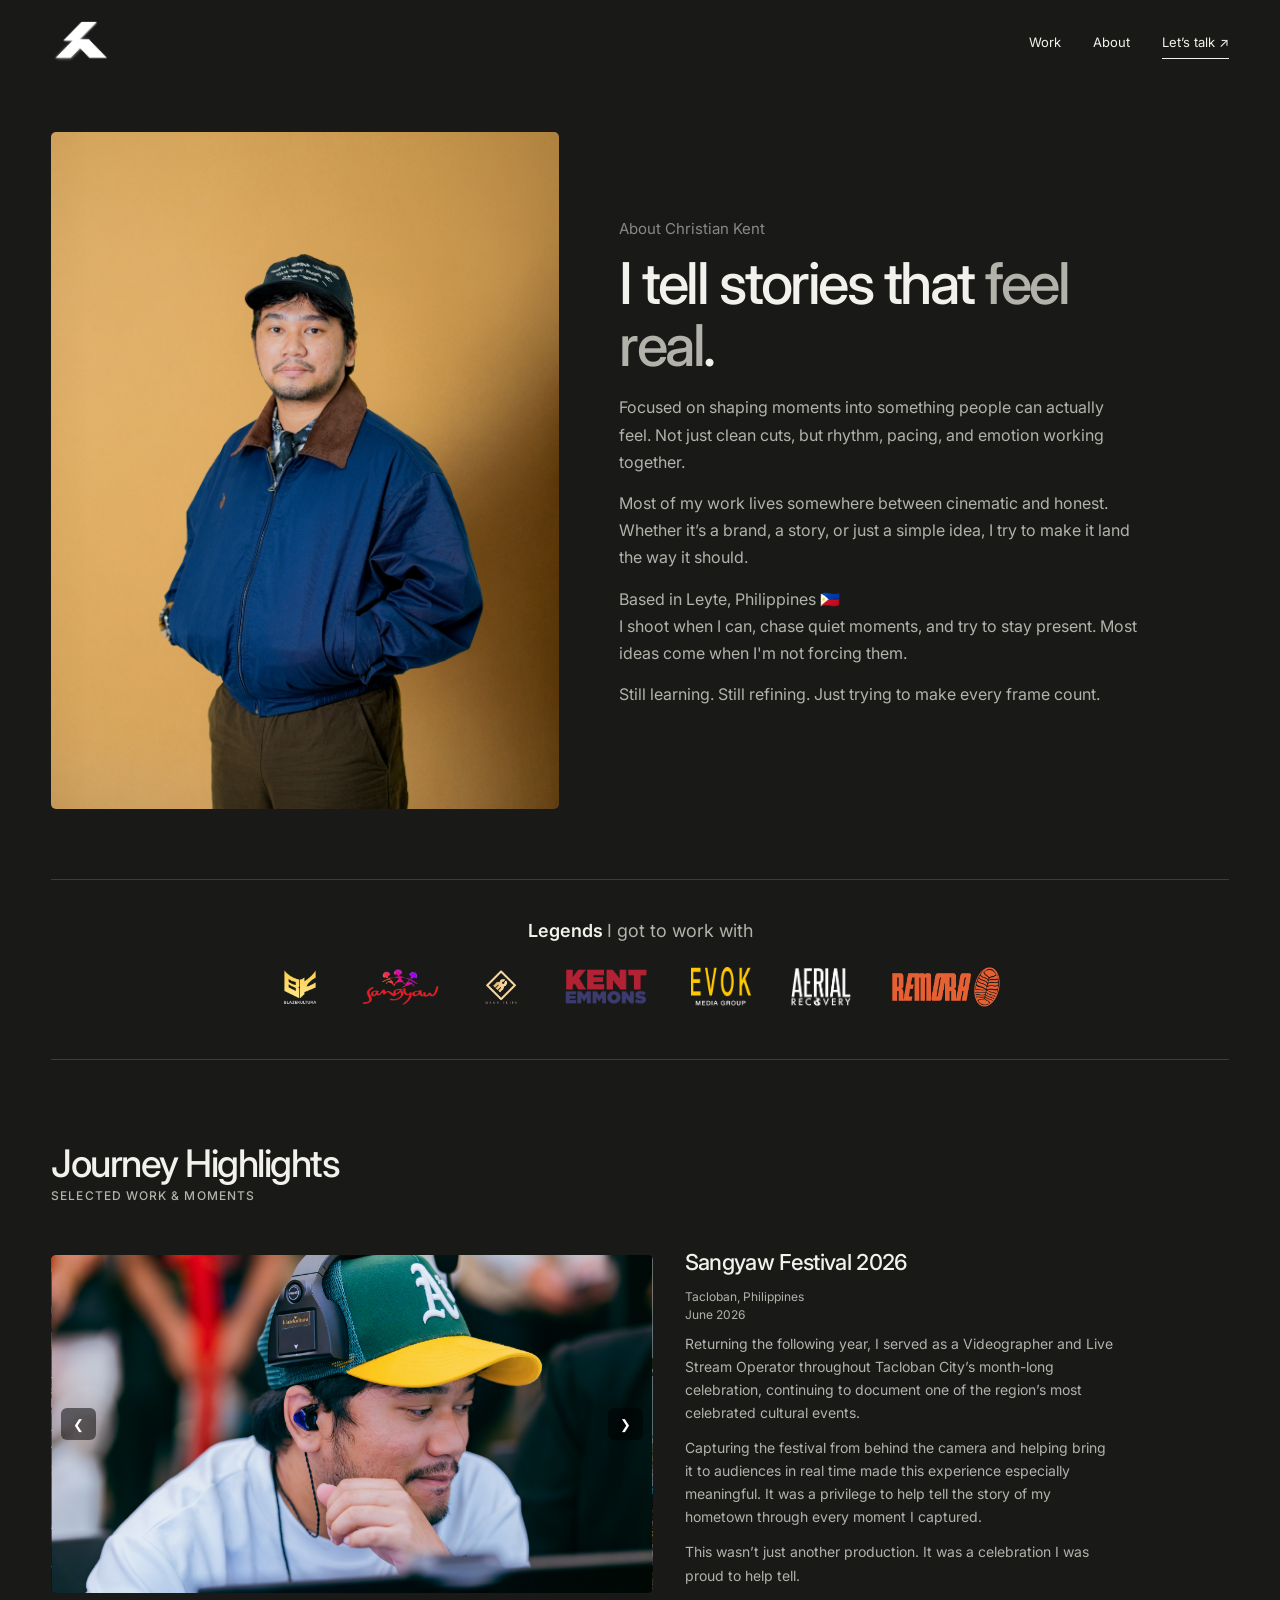
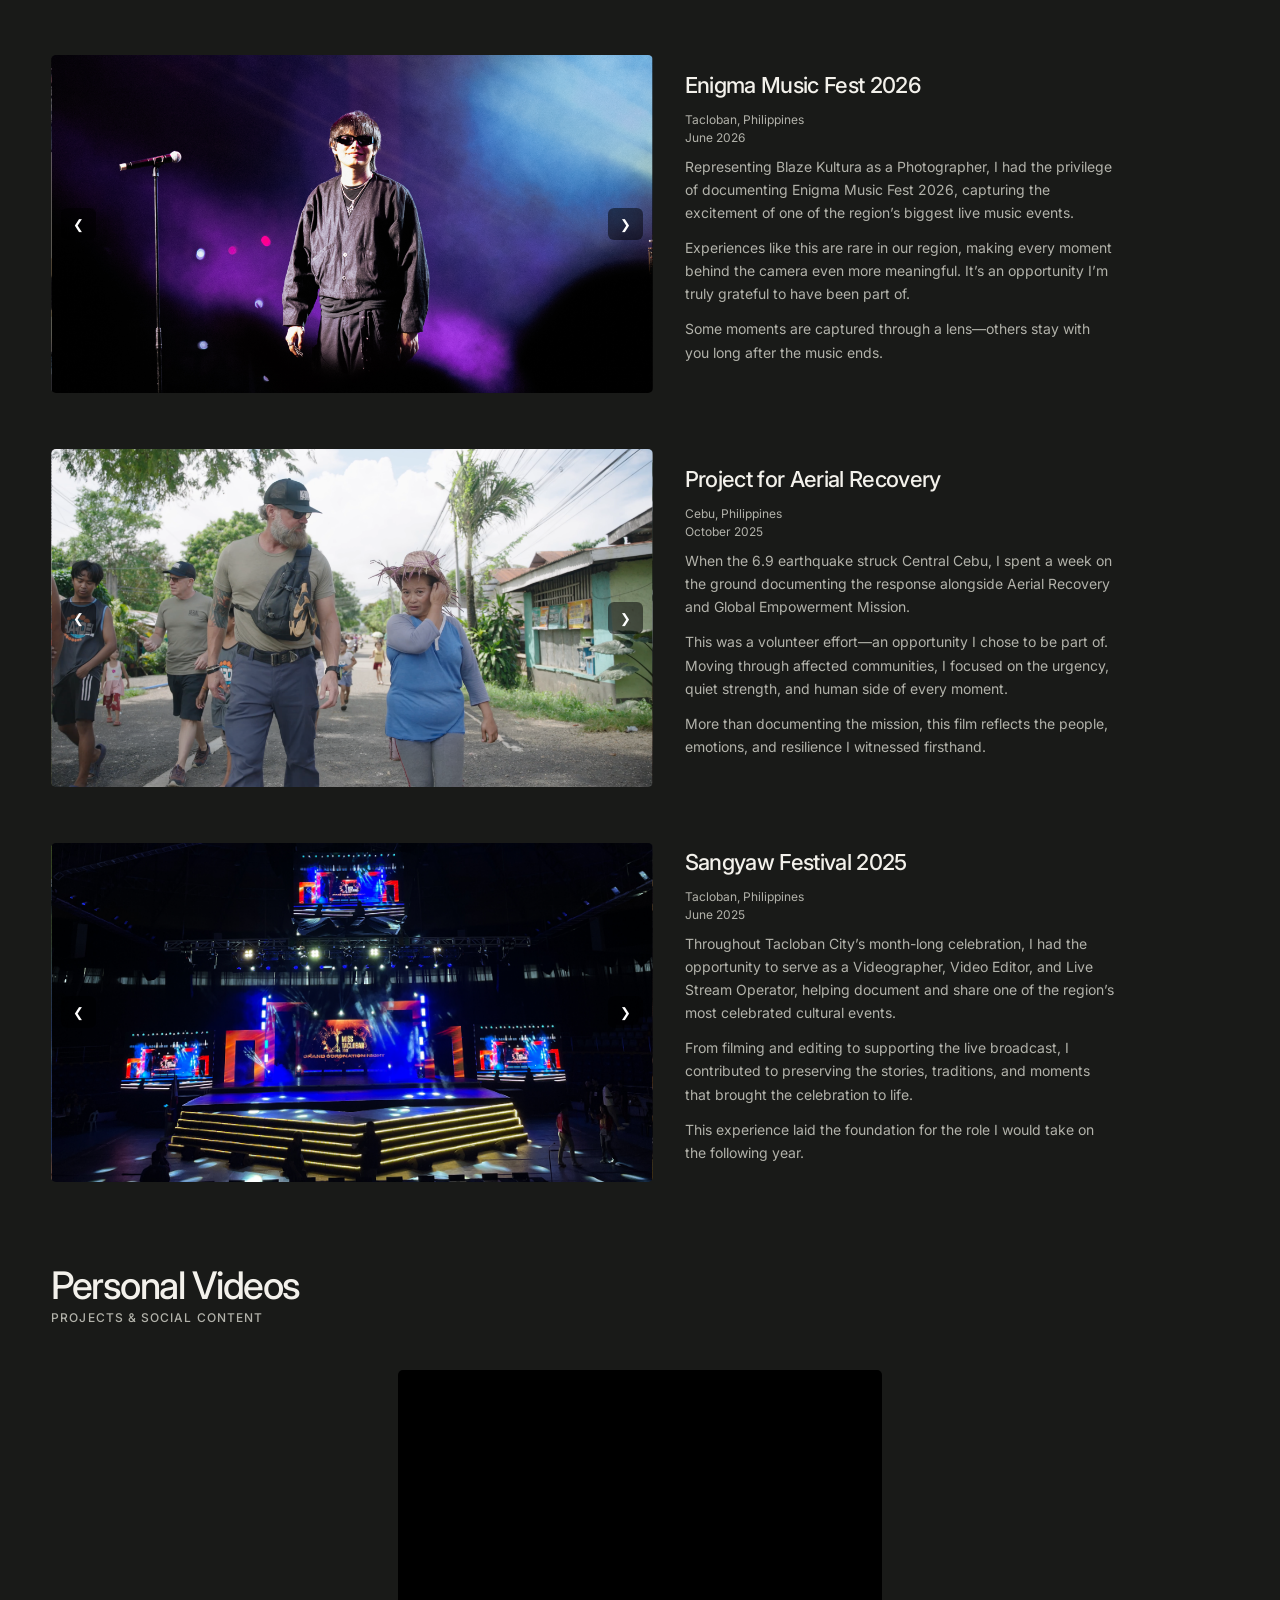
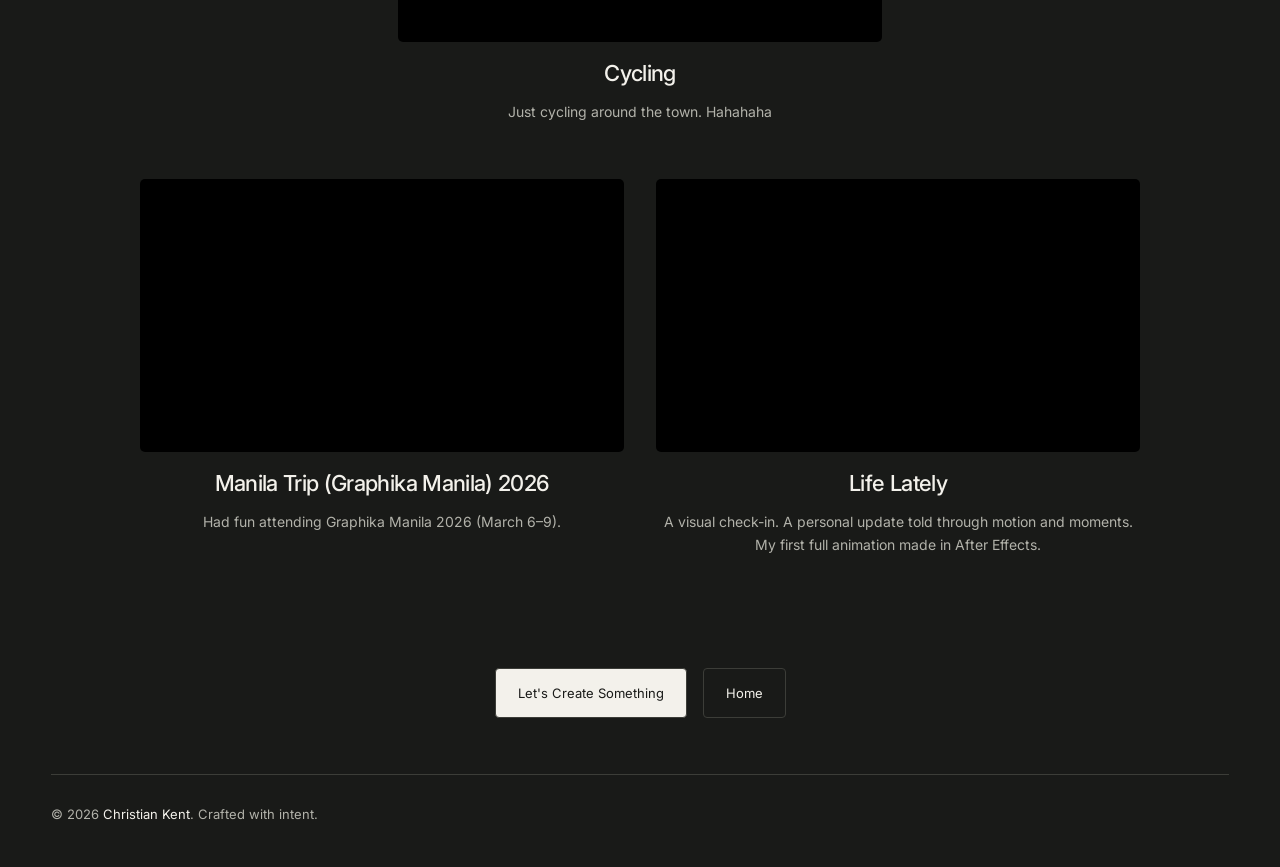
==== commit 23aacbea: "portfolio update Oct 2026" ====
--- a/about.html
+++ b/about.html
@@ -1,401 +1,422 @@
-
-<!DOCTYPE html>
-<html lang="en">
-<head>
-<meta charset="UTF-8">
-<meta name="viewport" content="width=device-width, initial-scale=1.0">
-<title>About - CK</title>
-<link href="https://fonts.googleapis.com/css2?family=Inter:wght@300;400;500;600&display=swap" rel="stylesheet">
-
-<link rel="stylesheet" href="css/about.css">
-
-<!-- Google tag (gtag.js) -->
-<script async src="https://www.googletagmanager.com/gtag/js?id=G-2B1B66K14Q"></script>
-<script>
-  window.dataLayer = window.dataLayer || [];
-  function gtag(){dataLayer.push(arguments);}
-  gtag('js', new Date());
-
-  gtag('config', 'G-2B1B66K14Q');
-</script>
-
-</head>
-<body>
-<div class="custom-cursor-ring" aria-hidden="true"></div>
-<div class="custom-cursor-dot" aria-hidden="true"></div>
-
-  <!-- NAVBAR -->
-<div class="nav">
-  <img src="assets/images/kent-signature-logo.png" alt="Kent">
-</div>
-
-<div class="wrap">
-  <div class="grid">
-
-    <div class="visual">
-      <!-- PLACE YOUR IMAGE HERE -->
-     <img src="assets/kent-image-2.jpg" alt="Christian Kent">
-    </div>
-
-    <div class="content">
-      <div class="eyebrow">About Christian Kent</div>
-
-      <h1>
-        I tell stories that <span class="highlight">feel real</span>.
-      </h1>
-
-      <p>
-        Focused on shaping moments into something people can actually feel.
-        Not just clean cuts, but rhythm, pacing, and emotion working together.
-      </p>
-
-      <p>
-        Most of my work lives somewhere between cinematic and honest.
-        Whether it’s a brand, a story, or just a simple idea, I try to make it land the way it should.
-      </p>
-
-      <p>
-        Based in Leyte, Philippines 🇵🇭 <br>
-        I shoot when I can, chase quiet moments, and try to stay present.
-        Most ideas come when I'm not forcing them.
-
-      </p>
-
-      <p>
-        Still learning. Still refining. Just trying to make every frame count.
-      </p>
-
-  </div>
-</div>
-
-    <!-- COLLAB FULL WIDTH -->
-  <div class="collab">
-    <h3><span class="highlight"> Legends </span> I got to work with</h3>
-    <div class="logos">
-      <!-- ADD YOUR LOGOS HERE -->
-      <img src="assets/images/BK-logo.png">
-      <img src="assets/images/sangyaw-logo.png">
-      <img src="assets/images/memoclips.png">
-      <img src="assets/images/KE-colored-logoname.png">
-      <img src="assets/images/EMG-logo.png">
-      <img src="assets/images/ARG.png">
-    </div>
-  </div>
-</div>
-
-<!-- JOURNEY HIGHLIGHTS -->
-<section class="journey" aria-labelledby="journey-title">
-  <div class="section-heading">
-    <h2 id="journey-title">Journey Highlights</h2>
-    <p class="section-kicker">Selected work &amp; moments</p>
-  </div>
-
-  <div class="journey-feed">
-
-    <!-- Sangyaw Festival 2026: add more photos inside this slider-track. -->
-    <article class="journey-card">
-      <div class="journey-media fp-image slider">
-        <button class="slider-btn left" aria-label="Previous Sangyaw Festival image">&#10094;</button>
-        <div class="slider-track">
-          <img src="assets/about_images/ASSN%20PROPERTY-01123%202.JPG" alt="Sangyaw Festival 2026" />
-          <img src="assets/about_images/IMG_1255.jpg" alt="Sangyaw Festival 2026" />
-          <img src="assets/about_images/IMG_1266.jpg" alt="Sangyaw Festival 2026" />
-          <img src="assets/about_images/DSC01191.jpg" alt="Sangyaw Festival 2026" />
-          <img src="assets/about_images/DSC01301.jpg" alt="Sangyaw Festival 2026" />
-          <img src="assets/about_images/ASSN%20PROPERTY-01043.jpg" alt="Sangyaw Festival 2026" />
-          <img src="assets/about_images/ASSN%20PROPERTY-01061.jpg" alt="Sangyaw Festival 2026" />
-          <img src="assets/about_images/DSC01308.jpg" alt="Sangyaw Festival 2026" />
-          <img src="assets/about_images/IMG_1136.jpg" alt="Sangyaw Festival 2026" />
-          <img src="assets/about_images/IMG_0998.jpg" alt="Sangyaw Festival 2026" />
-          <img src="assets/about_images/IMG_1068.jpg" alt="Sangyaw Festival 2026" />
-        </div>
-        <button class="slider-btn right" aria-label="Next Sangyaw Festival image">&#10095;</button>
-      </div>
-
-      <div class="journey-copy">
-        <h3>Sangyaw Festival 2026</h3>
-        <div class="journey-meta">
-          <span class="journey-location">Tacloban, Philippines</span>
-          <span class="journey-date">June 2026</span>
-        </div>
-        <p>Returning the following year, I served as a Videographer and Live Stream Operator throughout Tacloban City’s month-long celebration, continuing to document one of the region’s most celebrated cultural events.</p>
-        <p>Capturing the festival from behind the camera and helping bring it to audiences in real time made this experience especially meaningful. It was a privilege to help tell the story of my hometown through every moment I captured.</p>
-        <p>This wasn’t just another production. It was a celebration I was proud to help tell.</p>
-      </div>
-    </article>
-
-    <!-- Enigma Music Fest 2026: add more photos inside this slider-track. -->
-    <article class="journey-card">
-      <div class="journey-media fp-image slider">
-        <button class="slider-btn left" aria-label="Previous Enigma Music Fest image">&#10094;</button>
-        <div class="slider-track">
-          <img src="assets/about_images/Enigma/DSC01927.jpg" alt="Enigma Music Fest 2026" />
-          <img src="assets/about_images/Enigma/DSC01934.jpg" alt="Enigma Music Fest 2026" />
-          <img src="assets/about_images/Enigma/DSC02166.jpg" alt="Enigma Music Fest 2026" />
-          <img src="assets/about_images/Enigma/DSC02177.jpg" alt="Enigma Music Fest 2026" />
-          <img src="assets/about_images/Enigma/DSC02181.jpg" alt="Enigma Music Fest 2026" />
-          <img src="assets/about_images/IMG_1838.jpg" alt="Sangyaw Festival 2026" />
-        </div>
-        <button class="slider-btn right" aria-label="Next Enigma Music Fest image">&#10095;</button>
-      </div>
-
-      <div class="journey-copy">
-        <h3>Enigma Music Fest 2026</h3>
-        <div class="journey-meta">
-          <span class="journey-location">Tacloban, Philippines</span>
-          <span class="journey-date">June 2026</span>
-        </div>
-        <p>Representing Blaze Kultura as a Photographer, I had the privilege of documenting Enigma Music Fest 2026, capturing the excitement of one of the region’s biggest live music events.</p>
-        <p>Experiences like this are rare in our region, making every moment behind the camera even more meaningful. It’s an opportunity I’m truly grateful to have been part of.</p>
-        <p>Some moments are captured through a lens—others stay with you long after the music ends.</p>
-      </div>
-    </article>
-
-    <article class="journey-card">
-      <div class="journey-media fp-image slider">
-        <button class="slider-btn left" aria-label="Previous Aerial Recovery image">&#10094;</button>
-        <div class="slider-track">
-          <img src="assets/thumbnails/documentary-thumbnail.png" alt="Aerial Recovery documentary" />
-          <img src="assets/images/AR-1.png" alt="Aerial Recovery field work" />
-          <img src="assets/images/AR-2.jpg" alt="Aerial Recovery field work" />
-          <img src="assets/images/AR-3.jpeg" alt="Aerial Recovery field work" />
-          <img src="assets/images/AR-4.jpeg" alt="Aerial Recovery field work" />
-        </div>
-        <button class="slider-btn right" aria-label="Next Aerial Recovery image">&#10095;</button>
-      </div>
-
-      <div class="journey-copy">
-        <h3>Project for Aerial Recovery</h3>
-        <div class="journey-meta">
-          <span class="journey-location">Cebu, Philippines</span>
-          <span class="journey-date">October 2025</span>
-        </div>
-        <p>When the 6.9 earthquake struck Central Cebu, I spent a week on the ground documenting the response alongside Aerial Recovery and Global Empowerment Mission.</p>
-        <p>This was a volunteer effort—an opportunity I chose to be part of. Moving through affected communities, I focused on the urgency, quiet strength, and human side of every moment.</p>
-        <p>More than documenting the mission, this film reflects the people, emotions, and resilience I witnessed firsthand.</p>
-      </div>
-    </article>
-
-    <!-- Duplicate this journey-card to add another highlight. -->
-    <article class="journey-card">
-      <div class="journey-media fp-image slider">
-        <button class="slider-btn left" aria-label="Previous Sangyaw Festival 2025 image">&#10094;</button>
-        <div class="slider-track">
-          <img src="assets/about_images/Sangyaw2025/IMG_4691.jpg" alt="Sangyaw Festival 2025" />
-          <img src="assets/about_images/Sangyaw2025/IMG_3241.jpg" alt="Sangyaw Festival 2025" />
-          <img src="assets/about_images/Sangyaw2025/IMG_5199.jpg" alt="Sangyaw Festival 2025" />
-        </div>
-        <button class="slider-btn right" aria-label="Next Sangyaw Festival 2025 image">&#10095;</button>
-      </div>
-
-      <div class="journey-copy">
-        <h3>Sangyaw Festival 2025</h3>
-        <div class="journey-meta">
-          <span class="journey-location">Tacloban, Philippines</span>
-          <span class="journey-date">June 2025</span>
-        </div>
-        <p>Throughout Tacloban City’s month-long celebration, I had the opportunity to serve as a Videographer, Video Editor, and Live Stream Operator, helping document and share one of the region’s most celebrated cultural events.</p>
-        <p>From filming and editing to supporting the live broadcast, I contributed to preserving the stories, traditions, and moments that brought the celebration to life.</p>
-        <p>This experience laid the foundation for the role I would take on the following year.</p>
-      </div>
-    </article>
-
-
-  </div>
-</section>
-
-<!-- PERSONAL VIDEOS: add or remove .personal-video-card items as needed. -->
-<section class="personal-videos" aria-labelledby="personal-videos-title">
-  <div class="section-heading">
-    <h2 id="personal-videos-title">Personal Videos</h2>
-    <p class="section-kicker">Projects &amp; social content</p>
-  </div>
-
-  <div class="personal-video-grid">
-
-  <article class="personal-video-card">
-    <div class="fp-video">
-      <iframe
-        src="https://player.vimeo.com/video/1210571861?badge=0&autopause=0&player_id=0&app_id=58479"
-        title="Cycling"
-        frameborder="0"
-        allow="autoplay; fullscreen; picture-in-picture; clipboard-write; encrypted-media; web-share"
-        referrerpolicy="strict-origin-when-cross-origin"
-        allowfullscreen>
-      </iframe>
-    </div>
-    <h3>Cycling</h3>
-    <p>Just cycling around the town. Hahahaha</p>
-  </article>
-
-  <article class="personal-video-card">
-    <div class="fp-video">
-      <iframe
-        src="https://player.vimeo.com/video/1210571860?badge=0&autopause=0&player_id=0&app_id=58479"
-        title="Manila Trip (Graphika Manila) 2026"
-        frameborder="0"
-        allow="autoplay; fullscreen; picture-in-picture; clipboard-write; encrypted-media; web-share"
-        referrerpolicy="strict-origin-when-cross-origin"
-        allowfullscreen>
-      </iframe>
-    </div>
-    <h3>Manila Trip (Graphika Manila) 2026</h3>
-    <p>Had fun attending Graphika Manila 2026 (March 6–9).</p>
-  </article>
-
-  <article class="personal-video-card">
-    <div class="fp-video">
-      <iframe
-        src="https://www.youtube-nocookie.com/embed/qA6IBhY1DfU?rel=0&modestbranding=1"
-        title="Life Lately"
-        allow="accelerometer; autoplay; clipboard-write; encrypted-media; gyroscope; picture-in-picture; web-share"
-        allowfullscreen>
-      </iframe>
-    </div>
-    <h3>Life Lately</h3>
-    <p>A visual check-in. A personal update told through motion and moments. My first full animation made in After Effects.</p>
-  </article>
-
-</div>
-
-<script src="https://player.vimeo.com/api/player.js"></script>
-</section>
-
-<div class="cta">
-  <a href="contact.html" class="btn btn-primary">Let's Create Something</a>
-  <a href="index.html" class="btn btn-secondary">Home</a>
-</div>
-
-
-
-<!-- FOOTER -->
-<footer class="footer">
-  <p>© 2026 <span>Christian Kent</span>. Crafted with intent.</p>
-</footer>
-
-<script>
-document.querySelectorAll('.slider').forEach((slider) => {
-  const track = slider.querySelector('.slider-track');
-  const slides = Array.from(track.querySelectorAll('img'));
-  const nextBtn = slider.querySelector('.slider-btn.right');
-  const prevBtn = slider.querySelector('.slider-btn.left');
-  const slideCount = slides.length;
-  if (slideCount < 2) return;
-  let index = 1;
-
-  // Cloned edge slides let the carousel loop without a visible jump.
-  track.prepend(slides[slideCount - 1].cloneNode(true));
-  track.append(slides[0].cloneNode(true));
-  track.style.transition = 'none';
-  track.style.transform = 'translateX(-100%)';
-
-  function moveToSlide(nextIndex) {
-    index = nextIndex;
-    track.style.transition = 'transform 0.4s ease';
-    track.style.transform = `translateX(-${index * 100}%)`;
-  }
-
-  nextBtn.addEventListener('click', () => moveToSlide(index + 1));
-  prevBtn.addEventListener('click', () => moveToSlide(index - 1));
-
-  track.addEventListener('transitionend', (event) => {
-    if (event.target !== track) return;
-
-    if (index === slideCount + 1) {
-      index = 1;
-    } else if (index === 0) {
-      index = slideCount;
-    } else {
-      return;
-    }
-
-    track.style.transition = 'none';
-    track.style.transform = `translateX(-${index * 100}%)`;
-  });
-});
-
-const cursorRing = document.querySelector('.custom-cursor-ring');
-const cursorDot = document.querySelector('.custom-cursor-dot');
-
-if (cursorRing && cursorDot && window.matchMedia('(hover: hover) and (pointer: fine)').matches) {
-  const interactiveSelector = 'a, button, .btn, input, textarea, select, iframe, [role="button"]';
-  const pointer = { x: -100, y: -100 };
-  const ring = { x: -100, y: -100 };
-
-  function moveCursorElement(element, x, y) {
-    element.style.transform = `translate3d(${x}px, ${y}px, 0) translate(-50%, -50%)`;
-  }
-
-  function animateCursorRing() {
-    ring.x += (pointer.x - ring.x) * 0.18;
-    ring.y += (pointer.y - ring.y) * 0.18;
-    moveCursorElement(cursorRing, ring.x, ring.y);
-    requestAnimationFrame(animateCursorRing);
-  }
-
-  window.addEventListener('mousemove', (event) => {
-    pointer.x = event.clientX;
-    pointer.y = event.clientY;
-    moveCursorElement(cursorDot, pointer.x, pointer.y);
-
-    const isInteractive = event.target.closest(interactiveSelector);
-    cursorRing.classList.toggle('is-hidden', Boolean(isInteractive));
-    cursorDot.classList.toggle('is-hidden', Boolean(isInteractive));
-  });
-
-  document.addEventListener('mouseenter', () => {
-    cursorRing.classList.remove('is-hidden');
-    cursorDot.classList.remove('is-hidden');
-  });
-
-  document.addEventListener('mouseleave', () => {
-    cursorRing.classList.add('is-hidden');
-    cursorDot.classList.add('is-hidden');
-  });
-
-  animateCursorRing();
-}
-
-const glowPalettes = {
-  start: {
-    top: [23, 107, 255],
-    bottom: [255, 123, 2],
-    strength: 0.34
-  },
-  end: {
-    top: [88, 182, 255],
-    bottom: [255, 176, 58],
-    strength: 0.56
-  }
-};
-
-let glowFrame = null;
-
-function blendColor(start, end, progress) {
-  return start.map((value, index) => Math.round(value + (end[index] - value) * progress)).join(' ');
-}
-
-function updateBackgroundGlow() {
-  const maxScroll = document.documentElement.scrollHeight - window.innerHeight;
-  const progress = maxScroll > 0 ? Math.min(window.scrollY / maxScroll, 1) : 0;
-  const strength = glowPalettes.start.strength + (glowPalettes.end.strength - glowPalettes.start.strength) * progress;
-
-  document.body.style.setProperty('--top-glow-rgb', blendColor(glowPalettes.start.top, glowPalettes.end.top, progress));
-  document.body.style.setProperty('--bottom-glow-rgb', blendColor(glowPalettes.start.bottom, glowPalettes.end.bottom, progress));
-  document.body.style.setProperty('--glow-strength', strength.toFixed(2));
-  glowFrame = null;
-}
-
-window.addEventListener('scroll', () => {
-  if (!glowFrame) {
-    glowFrame = requestAnimationFrame(updateBackgroundGlow);
-  }
-}, { passive: true });
-
-updateBackgroundGlow();
-
-
-
-</script>
-</body>
-</html>
+
+<!DOCTYPE html>
+<html lang="en">
+<head>
+<meta charset="UTF-8">
+<meta name="viewport" content="width=device-width, initial-scale=1.0">
+<title>About - CK</title>
+<link href="https://fonts.googleapis.com/css2?family=Inter:wght@300;400;500;600&display=swap" rel="stylesheet">
+
+<link rel="stylesheet" href="css/about.css">
+
+<!-- Google tag (gtag.js) -->
+<script async src="https://www.googletagmanager.com/gtag/js?id=G-2B1B66K14Q"></script>
+<script>
+  window.dataLayer = window.dataLayer || [];
+  function gtag(){dataLayer.push(arguments);}
+  gtag('js', new Date());
+
+  gtag('config', 'G-2B1B66K14Q');
+</script>
+
+<link rel="stylesheet" href="css/brand.css">
+<link rel="icon" type="image/svg+xml" href="assets/logo/favicon.svg?v=ck1">
+
+  <meta property="og:title" content="About Christian Kent">
+  <meta property="og:description" content="Crafting real moments into stories for brands and creators.">
+  <meta property="og:type" content="website">
+  <meta property="og:url" content="https://chrstnkent.com/about">
+  <meta property="og:site_name" content="Christian Kent">
+  <meta property="og:image" content="https://chrstnkent.com/assets/thumbnails/ck-share-banner.png">
+  <meta property="og:image:type" content="image/png">
+  <meta property="og:image:width" content="3194">
+  <meta property="og:image:height" content="1646">
+  <meta property="og:image:alt" content="CK logo with Christian Kent’s name and storytelling tagline on a dark background.">
+  <meta name="twitter:card" content="summary_large_image">
+  <meta name="twitter:title" content="About Christian Kent">
+  <meta name="twitter:description" content="Crafting real moments into stories for brands and creators.">
+  <meta name="twitter:image" content="https://chrstnkent.com/assets/thumbnails/ck-share-banner.png">
+  <meta name="twitter:image:alt" content="Christian Kent, video editor and storyteller.">
+</head>
+<body class="about-page">
+<header class="site-header">
+  <a class="brand" href="index.html" aria-label="Christian Kent home"><img src="assets/logo/CK.png" alt="CK"></a>
+  <nav aria-label="Main navigation"><a href="index.html#work">Work</a><a href="about.html">About</a><a href="contact.html">Let’s talk <span aria-hidden="true">↗</span></a></nav>
+</header>
+<div class="custom-cursor-ring" aria-hidden="true"></div>
+<div class="custom-cursor-dot" aria-hidden="true"></div>
+
+  <!-- NAVBAR -->
+
+
+<div class="wrap">
+  <div class="grid">
+
+    <div class="visual">
+      <!-- PLACE YOUR IMAGE HERE -->
+     <img src="assets/kent-image-2.jpg" alt="Christian Kent">
+    </div>
+
+    <div class="content">
+      <div class="eyebrow">About Christian Kent</div>
+
+      <h1>
+        I tell stories that <span class="highlight">feel real</span>.
+      </h1>
+
+      <p>
+        Focused on shaping moments into something people can actually feel.
+        Not just clean cuts, but rhythm, pacing, and emotion working together.
+      </p>
+
+      <p>
+        Most of my work lives somewhere between cinematic and honest.
+        Whether it’s a brand, a story, or just a simple idea, I try to make it land the way it should.
+      </p>
+
+      <p>
+        Based in Leyte, Philippines 🇵🇭 <br>
+        I shoot when I can, chase quiet moments, and try to stay present.
+        Most ideas come when I'm not forcing them.
+
+      </p>
+
+      <p>
+        Still learning. Still refining. Just trying to make every frame count.
+      </p>
+
+  </div>
+</div>
+
+    <!-- COLLAB FULL WIDTH -->
+  <div class="collab">
+    <h3><span class="highlight"> Legends </span> I got to work with</h3>
+    <div class="logos">
+      <!-- ADD YOUR LOGOS HERE -->
+      <img src="assets/images/BK-logo.png">
+      <img src="assets/images/sangyaw-logo.png">
+      <img src="assets/images/memoclips.png">
+      <img src="assets/images/KE-colored-logoname.png">
+      <img src="assets/images/EMG-logo.png">
+      <img src="assets/images/ARG.png">
+      <img src="assets/images/remora-surf-logo-burnt-orange.webp">
+    </div>
+  </div>
+</div>
+
+<!-- JOURNEY HIGHLIGHTS -->
+<section class="journey" aria-labelledby="journey-title">
+  <div class="section-heading">
+    <h2 id="journey-title">Journey Highlights</h2>
+    <p class="section-kicker">Selected work &amp; moments</p>
+  </div>
+
+  <div class="journey-feed">
+
+    <!-- Sangyaw Festival 2026: add more photos inside this slider-track. -->
+    <article class="journey-card">
+      <div class="journey-media fp-image slider">
+        <button class="slider-btn left" aria-label="Previous Sangyaw Festival image">&#10094;</button>
+        <div class="slider-track">
+          <img src="assets/about_images/ASSN%20PROPERTY-01123%202.JPG" alt="Sangyaw Festival 2026" />
+          <img src="assets/about_images/IMG_1255.jpg" alt="Sangyaw Festival 2026" />
+          <img src="assets/about_images/IMG_1266.jpg" alt="Sangyaw Festival 2026" />
+          <img src="assets/about_images/DSC01191.jpg" alt="Sangyaw Festival 2026" />
+          <img src="assets/about_images/DSC01301.jpg" alt="Sangyaw Festival 2026" />
+          <img src="assets/about_images/ASSN%20PROPERTY-01043.jpg" alt="Sangyaw Festival 2026" />
+          <img src="assets/about_images/ASSN%20PROPERTY-01061.jpg" alt="Sangyaw Festival 2026" />
+          <img src="assets/about_images/DSC01308.jpg" alt="Sangyaw Festival 2026" />
+          <img src="assets/about_images/IMG_1136.jpg" alt="Sangyaw Festival 2026" />
+          <img src="assets/about_images/IMG_0998.jpg" alt="Sangyaw Festival 2026" />
+          <img src="assets/about_images/IMG_1068.jpg" alt="Sangyaw Festival 2026" />
+        </div>
+        <button class="slider-btn right" aria-label="Next Sangyaw Festival image">&#10095;</button>
+      </div>
+
+      <div class="journey-copy">
+        <h3>Sangyaw Festival 2026</h3>
+        <div class="journey-meta">
+          <span class="journey-location">Tacloban, Philippines</span>
+          <span class="journey-date">June 2026</span>
+        </div>
+        <p>Returning the following year, I served as a Videographer and Live Stream Operator throughout Tacloban City’s month-long celebration, continuing to document one of the region’s most celebrated cultural events.</p>
+        <p>Capturing the festival from behind the camera and helping bring it to audiences in real time made this experience especially meaningful. It was a privilege to help tell the story of my hometown through every moment I captured.</p>
+        <p>This wasn’t just another production. It was a celebration I was proud to help tell.</p>
+      </div>
+    </article>
+
+    <!-- Enigma Music Fest 2026: add more photos inside this slider-track. -->
+    <article class="journey-card">
+      <div class="journey-media fp-image slider">
+        <button class="slider-btn left" aria-label="Previous Enigma Music Fest image">&#10094;</button>
+        <div class="slider-track">
+          <img src="assets/about_images/Enigma/DSC01927.jpg" alt="Enigma Music Fest 2026" />
+          <img src="assets/about_images/Enigma/DSC01934.jpg" alt="Enigma Music Fest 2026" />
+          <img src="assets/about_images/Enigma/DSC02166.jpg" alt="Enigma Music Fest 2026" />
+          <img src="assets/about_images/Enigma/DSC02177.jpg" alt="Enigma Music Fest 2026" />
+          <img src="assets/about_images/Enigma/DSC02181.jpg" alt="Enigma Music Fest 2026" />
+          <img src="assets/about_images/IMG_1838.jpg" alt="Sangyaw Festival 2026" />
+        </div>
+        <button class="slider-btn right" aria-label="Next Enigma Music Fest image">&#10095;</button>
+      </div>
+
+      <div class="journey-copy">
+        <h3>Enigma Music Fest 2026</h3>
+        <div class="journey-meta">
+          <span class="journey-location">Tacloban, Philippines</span>
+          <span class="journey-date">June 2026</span>
+        </div>
+        <p>Representing Blaze Kultura as a Photographer, I had the privilege of documenting Enigma Music Fest 2026, capturing the excitement of one of the region’s biggest live music events.</p>
+        <p>Experiences like this are rare in our region, making every moment behind the camera even more meaningful. It’s an opportunity I’m truly grateful to have been part of.</p>
+        <p>Some moments are captured through a lens—others stay with you long after the music ends.</p>
+      </div>
+    </article>
+
+    <article class="journey-card">
+      <div class="journey-media fp-image slider">
+        <button class="slider-btn left" aria-label="Previous Aerial Recovery image">&#10094;</button>
+        <div class="slider-track">
+          <img src="assets/thumbnails/documentary-thumbnail.png" alt="Aerial Recovery documentary" />
+          <img src="assets/images/AR-1.png" alt="Aerial Recovery field work" />
+          <img src="assets/images/AR-2.jpg" alt="Aerial Recovery field work" />
+          <img src="assets/images/AR-3.jpeg" alt="Aerial Recovery field work" />
+          <img src="assets/images/AR-4.jpeg" alt="Aerial Recovery field work" />
+        </div>
+        <button class="slider-btn right" aria-label="Next Aerial Recovery image">&#10095;</button>
+      </div>
+
+      <div class="journey-copy">
+        <h3>Project for Aerial Recovery</h3>
+        <div class="journey-meta">
+          <span class="journey-location">Cebu, Philippines</span>
+          <span class="journey-date">October 2025</span>
+        </div>
+        <p>When the 6.9 earthquake struck Central Cebu, I spent a week on the ground documenting the response alongside Aerial Recovery and Global Empowerment Mission.</p>
+        <p>This was a volunteer effort—an opportunity I chose to be part of. Moving through affected communities, I focused on the urgency, quiet strength, and human side of every moment.</p>
+        <p>More than documenting the mission, this film reflects the people, emotions, and resilience I witnessed firsthand.</p>
+      </div>
+    </article>
+
+    <!-- Duplicate this journey-card to add another highlight. -->
+    <article class="journey-card">
+      <div class="journey-media fp-image slider">
+        <button class="slider-btn left" aria-label="Previous Sangyaw Festival 2025 image">&#10094;</button>
+        <div class="slider-track">
+          <img src="assets/about_images/Sangyaw2025/IMG_4691.jpg" alt="Sangyaw Festival 2025" />
+          <img src="assets/about_images/Sangyaw2025/IMG_3241.jpg" alt="Sangyaw Festival 2025" />
+          <img src="assets/about_images/Sangyaw2025/IMG_5199.jpg" alt="Sangyaw Festival 2025" />
+        </div>
+        <button class="slider-btn right" aria-label="Next Sangyaw Festival 2025 image">&#10095;</button>
+      </div>
+
+      <div class="journey-copy">
+        <h3>Sangyaw Festival 2025</h3>
+        <div class="journey-meta">
+          <span class="journey-location">Tacloban, Philippines</span>
+          <span class="journey-date">June 2025</span>
+        </div>
+        <p>Throughout Tacloban City’s month-long celebration, I had the opportunity to serve as a Videographer, Video Editor, and Live Stream Operator, helping document and share one of the region’s most celebrated cultural events.</p>
+        <p>From filming and editing to supporting the live broadcast, I contributed to preserving the stories, traditions, and moments that brought the celebration to life.</p>
+        <p>This experience laid the foundation for the role I would take on the following year.</p>
+      </div>
+    </article>
+
+
+  </div>
+</section>
+
+<!-- PERSONAL VIDEOS: add or remove .personal-video-card items as needed. -->
+<section class="personal-videos" aria-labelledby="personal-videos-title">
+  <div class="section-heading">
+    <h2 id="personal-videos-title">Personal Videos</h2>
+    <p class="section-kicker">Projects &amp; social content</p>
+  </div>
+
+  <div class="personal-video-grid">
+
+  <article class="personal-video-card">
+    <div class="fp-video">
+      <iframe
+        src="https://player.vimeo.com/video/1210571861?badge=0&autopause=0&player_id=0&app_id=58479"
+        title="Cycling"
+        frameborder="0"
+        allow="autoplay; fullscreen; picture-in-picture; clipboard-write; encrypted-media; web-share"
+        referrerpolicy="strict-origin-when-cross-origin"
+        allowfullscreen>
+      </iframe>
+    </div>
+    <h3>Cycling</h3>
+    <p>Just cycling around the town. Hahahaha</p>
+  </article>
+
+  <article class="personal-video-card">
+    <div class="fp-video">
+      <iframe
+        src="https://player.vimeo.com/video/1210571860?badge=0&autopause=0&player_id=0&app_id=58479"
+        title="Manila Trip (Graphika Manila) 2026"
+        frameborder="0"
+        allow="autoplay; fullscreen; picture-in-picture; clipboard-write; encrypted-media; web-share"
+        referrerpolicy="strict-origin-when-cross-origin"
+        allowfullscreen>
+      </iframe>
+    </div>
+    <h3>Manila Trip (Graphika Manila) 2026</h3>
+    <p>Had fun attending Graphika Manila 2026 (March 6–9).</p>
+  </article>
+
+  <article class="personal-video-card">
+    <div class="fp-video">
+      <iframe
+        src="https://www.youtube-nocookie.com/embed/qA6IBhY1DfU?rel=0&modestbranding=1"
+        title="Life Lately"
+        allow="accelerometer; autoplay; clipboard-write; encrypted-media; gyroscope; picture-in-picture; web-share"
+        allowfullscreen>
+      </iframe>
+    </div>
+    <h3>Life Lately</h3>
+    <p>A visual check-in. A personal update told through motion and moments. My first full animation made in After Effects.</p>
+  </article>
+
+</div>
+
+<script src="https://player.vimeo.com/api/player.js"></script>
+</section>
+
+<div class="cta">
+  <a href="contact.html" class="btn btn-primary">Let's Create Something</a>
+  <a href="index.html" class="btn btn-secondary">Home</a>
+</div>
+
+
+
+<!-- FOOTER -->
+<footer class="footer">
+  <p>© 2026 <span>Christian Kent</span>. Crafted with intent.</p>
+</footer>
+
+<script>
+document.querySelectorAll('.slider').forEach((slider) => {
+  const track = slider.querySelector('.slider-track');
+  const slides = Array.from(track.querySelectorAll('img'));
+  const nextBtn = slider.querySelector('.slider-btn.right');
+  const prevBtn = slider.querySelector('.slider-btn.left');
+  const slideCount = slides.length;
+  if (slideCount < 2) return;
+  let index = 1;
+
+  // Cloned edge slides let the carousel loop without a visible jump.
+  track.prepend(slides[slideCount - 1].cloneNode(true));
+  track.append(slides[0].cloneNode(true));
+  track.style.transition = 'none';
+  track.style.transform = 'translateX(-100%)';
+
+  function moveToSlide(nextIndex) {
+    index = nextIndex;
+    track.style.transition = 'transform 0.4s ease';
+    track.style.transform = `translateX(-${index * 100}%)`;
+  }
+
+  nextBtn.addEventListener('click', () => moveToSlide(index + 1));
+  prevBtn.addEventListener('click', () => moveToSlide(index - 1));
+
+  track.addEventListener('transitionend', (event) => {
+    if (event.target !== track) return;
+
+    if (index === slideCount + 1) {
+      index = 1;
+    } else if (index === 0) {
+      index = slideCount;
+    } else {
+      return;
+    }
+
+    track.style.transition = 'none';
+    track.style.transform = `translateX(-${index * 100}%)`;
+  });
+});
+
+const cursorRing = document.querySelector('.custom-cursor-ring');
+const cursorDot = document.querySelector('.custom-cursor-dot');
+
+if (cursorRing && cursorDot && window.matchMedia('(hover: hover) and (pointer: fine)').matches) {
+  const interactiveSelector = 'a, button, .btn, input, textarea, select, iframe, [role="button"]';
+  const pointer = { x: -100, y: -100 };
+  const ring = { x: -100, y: -100 };
+
+  function moveCursorElement(element, x, y) {
+    element.style.transform = `translate3d(${x}px, ${y}px, 0) translate(-50%, -50%)`;
+  }
+
+  function animateCursorRing() {
+    ring.x += (pointer.x - ring.x) * 0.18;
+    ring.y += (pointer.y - ring.y) * 0.18;
+    moveCursorElement(cursorRing, ring.x, ring.y);
+    requestAnimationFrame(animateCursorRing);
+  }
+
+  window.addEventListener('mousemove', (event) => {
+    pointer.x = event.clientX;
+    pointer.y = event.clientY;
+    moveCursorElement(cursorDot, pointer.x, pointer.y);
+
+    const isInteractive = event.target.closest(interactiveSelector);
+    cursorRing.classList.toggle('is-hidden', Boolean(isInteractive));
+    cursorDot.classList.toggle('is-hidden', Boolean(isInteractive));
+  });
+
+  document.addEventListener('mouseenter', () => {
+    cursorRing.classList.remove('is-hidden');
+    cursorDot.classList.remove('is-hidden');
+  });
+
+  document.addEventListener('mouseleave', () => {
+    cursorRing.classList.add('is-hidden');
+    cursorDot.classList.add('is-hidden');
+  });
+
+  animateCursorRing();
+}
+
+const glowPalettes = {
+  start: {
+    top: [23, 107, 255],
+    bottom: [255, 123, 2],
+    strength: 0.34
+  },
+  end: {
+    top: [88, 182, 255],
+    bottom: [255, 176, 58],
+    strength: 0.56
+  }
+};
+
+let glowFrame = null;
+
+function blendColor(start, end, progress) {
+  return start.map((value, index) => Math.round(value + (end[index] - value) * progress)).join(' ');
+}
+
+function updateBackgroundGlow() {
+  const maxScroll = document.documentElement.scrollHeight - window.innerHeight;
+  const progress = maxScroll > 0 ? Math.min(window.scrollY / maxScroll, 1) : 0;
+  const strength = glowPalettes.start.strength + (glowPalettes.end.strength - glowPalettes.start.strength) * progress;
+
+  document.body.style.setProperty('--top-glow-rgb', blendColor(glowPalettes.start.top, glowPalettes.end.top, progress));
+  document.body.style.setProperty('--bottom-glow-rgb', blendColor(glowPalettes.start.bottom, glowPalettes.end.bottom, progress));
+  document.body.style.setProperty('--glow-strength', strength.toFixed(2));
+  glowFrame = null;
+}
+
+window.addEventListener('scroll', () => {
+  if (!glowFrame) {
+    glowFrame = requestAnimationFrame(updateBackgroundGlow);
+  }
+}, { passive: true });
+
+updateBackgroundGlow();
+
+
+
+</script>
+</body>
+</html>
--- a/css/brand.css
+++ b/css/brand.css
@@ -0,0 +1,134 @@
+/* CK: geometric editorial identity, shared across the portfolio. */
+:root{--paper:#f3f1eb;--ink:#191a18;--muted:#676862;--accent:#676862;--line:#d9d7cf}
+html{scroll-behavior:smooth;scroll-padding-top:24px}
+body{background:var(--paper);color:var(--ink);display:block}
+body::before,body::after{display:none}
+body,body *{cursor:auto}
+a,button,[role="button"],.btn{cursor:pointer}
+.custom-cursor-ring,.custom-cursor-dot{display:none!important}
+a{color:inherit}
+.site-header{width:92%;max-width:1300px;margin:0 auto;padding:28px 0;display:flex;align-items:center;justify-content:space-between;gap:24px;border-bottom:1px solid var(--line);position:relative;z-index:2}
+.brand{display:flex;align-items:center;gap:16px;text-decoration:none;font-size:12px;font-weight:600;letter-spacing:1.4px}
+.brand img{width:56px;height:44px;object-fit:contain;mix-blend-mode:multiply}
+.brand-role{display:block;font-size:9px;letter-spacing:1.1px;color:var(--muted);margin-top:5px}
+.site-header nav{display:flex;gap:32px;align-items:center;font-size:13px}
+.site-header nav a{text-decoration:none;padding:8px 0}
+.site-header nav a:last-child{border-bottom:1px solid var(--ink)}
+.site-header nav a:hover{color:var(--accent)}
+.hero{min-height:0;padding:100px 0 50px;align-items:flex-start;text-align:left;transform:none;position:relative}
+.badge{padding:0;background:none;border-radius:0;color:var(--muted);font-size:14px;margin-bottom:32px;display:flex;gap:12px;align-items:center}
+.tiny-mark{width:12px;height:12px;background:var(--accent);transform:skew(-35deg)}
+.hero h1{font-size:clamp(60px,8.4vw,116px);font-weight:500;line-height:1.02;letter-spacing:-.065em;margin:0;max-width:1000px}
+.hero h1 span{color:var(--muted)}
+.hero-description{max-width:440px;font-size:16px;line-height:1.7;color:var(--muted);margin-top:30px}
+.hero .cta{order:0;justify-content:flex-start;margin-top:30px;gap:12px}
+.btn{border-radius:4px;padding:16px 22px;font-size:13px;display:inline-flex;gap:30px;align-items:center;text-decoration:none;border:1px solid var(--line)}
+.btn-primary{background:var(--ink);color:var(--paper)}
+.btn-primary:hover{background:var(--accent);opacity:1}
+.btn-secondary{color:var(--ink);background:transparent}
+.btn-secondary:hover{background:#e6e3da;color:var(--ink)}
+.hero .stats{order:1;margin-top:70px;max-width:none;justify-content:flex-start;gap:32px;padding-top:24px;border-top:1px solid var(--line)}
+.stat{color:var(--muted);font-size:12px;gap:12px}
+.stat-box{padding:0;background:none;color:var(--ink);font-size:25px;font-weight:500;border-radius:0;letter-spacing:-1px}
+.divider{background:var(--line)}
+.hero .socials{position:absolute;right:0;bottom:105px;gap:8px;margin:0}
+.socials a{color:var(--muted);border-radius:0}
+.socials a:hover{color:var(--accent);transform:translateY(-2px)}
+.scroll-text{order:4;margin-top:40px;font-size:10px;letter-spacing:1.5px;color:var(--muted);display:flex;justify-content:space-between;width:100%}
+.work-section{background:var(--ink);color:var(--paper);padding:72px max(4vw,calc((100vw - 1300px)/2));margin:0 calc((100% - 100vw)/2);scroll-margin-top:0}
+.work-heading{display:flex;justify-content:space-between;gap:32px;align-items:flex-end;margin-bottom:44px}
+.section-label{font-size:10px;letter-spacing:1.8px;color:var(--muted);margin-bottom:22px}
+.work-section .section-label{color:#aaa99f}
+.work-heading h2,.testimonial-heading{font-size:clamp(34px,4vw,54px);font-weight:500;letter-spacing:-2px;line-height:1.1}
+.work-heading>p{font-size:13px;line-height:1.8;color:#aaa99f}
+.albums{margin-top:0;gap:26px}
+.album-card{border-radius:5px;background:#292a27}
+.album-thumb{transition:transform .5s ease}
+.album-card:hover .album-thumb{transform:scale(1.035)}
+.album-overlay{padding:24px;background:linear-gradient(transparent,rgba(0,0,0,.85))}
+.album-title{font-size:24px;font-weight:500;letter-spacing:-.7px}
+.album-title::after{content:'↗';float:right;color:#fff}
+.album-meta{font-size:11px;margin-top:9px;color:#d1d1ca}
+.album-card.is-active{border-color:#aaa99f;box-shadow:none}
+.album-content iframe,.video-thumb{border-radius:4px}
+.testimonials{margin-top:0;padding:90px 0;text-align:left}
+.testimonial-heading{margin-bottom:40px}
+.testimonials-container{max-width:none;gap:40px}
+.testimonial{background:none;padding:28px 0 0;border-radius:0;border-top:1px solid var(--line)}
+.testimonial-text{text-align:left;hyphens:none;font-size:16px;line-height:1.8;color:var(--muted)}
+.testimonial-author{color:var(--ink);margin-top:24px}
+.testimonial-role{color:var(--muted);margin-top:4px}
+.bottom-cta{border-top:1px solid var(--line);margin-top:0;padding:70px 0;text-align:left}
+.bottom-cta-container h3{font-size:clamp(38px,5vw,66px);letter-spacing:-2.5px;font-weight:500}
+.bottom-cta-container p{color:var(--muted)}
+.footer{margin-top:0;border-top:1px solid var(--line);padding:28px 0;text-align:left;color:var(--muted)}
+.footer span{color:var(--ink)}
+.highlight{color:var(--accent)}
+.about-page .wrap{margin:70px auto 0;max-width:1200px}
+.about-page p{color:var(--muted)}
+.about-page h1{font-size:clamp(38px,4.5vw,64px);font-weight:500;letter-spacing:-2.5px;line-height:1.08}
+.about-page .visual{border-radius:5px}
+.about-page .collab{padding:40px 0;border-top:1px solid var(--line);border-bottom:1px solid var(--line)}
+.about-page .collab h3{color:var(--muted)}
+.about-page .journey,.about-page .personal-videos{margin:80px auto;width:92%}
+.about-page .section-heading{text-align:left}
+.about-page .section-heading h2{font-weight:500;letter-spacing:-1.5px}
+.about-page .journey-meta,.about-page .journey-date{color:var(--muted)}
+.about-page .journey-media,.about-page .fp-image,.about-page .fp-video{border-radius:5px}
+.about-page .footer{width:92%;max-width:1300px;margin:auto}
+.contact-page .wrap{margin:80px auto 0;max-width:760px;text-align:left}
+.contact-kicker{font-size:10px;letter-spacing:1.6px;color:var(--muted);margin-bottom:24px}
+.contact-page .name{font-size:clamp(48px,6vw,78px);line-height:1.04;letter-spacing:-3px;color:var(--ink);font-weight:500}
+.contact-page .socials{justify-content:flex-start;gap:12px}
+.contact-text p{color:var(--muted)!important}
+.contact-form{max-width:none;margin-top:20px}
+.contact-form input,.contact-form textarea{border:1px solid var(--line);border-radius:4px;background:#faf9f5;color:var(--ink);padding:18px;font-size:15px}
+.contact-form input:focus,.contact-form textarea:focus{border-color:var(--ink);box-shadow:none}
+.contact-form button{border-radius:4px;background:var(--ink);color:var(--paper);padding:18px}
+.contact-form button:hover{background:var(--accent)}
+.contact-page .back{justify-content:flex-start;margin:30px 0}
+.contact-page .back a{background:none;color:var(--muted);padding:0;border-radius:0;font-size:13px}
+a:focus-visible,button:focus-visible{outline:2px solid var(--accent);outline-offset:5px}
+@media(max-width:768px){.site-header{padding:20px 0}.brand{gap:10px}.brand img{width:42px;height:34px}.brand>span{font-size:10px}.brand-role{display:none}.site-header nav{gap:18px;font-size:12px}.hero{padding-top:65px}.hero h1{font-size:clamp(49px,10vw,76px)}.hero-description{font-size:14px;max-width:360px}.hero .stats{flex-direction:row;gap:24px;align-items:flex-start;flex-wrap:wrap;margin-top:50px}.stat{flex-direction:column;align-items:flex-start;text-align:left;gap:5px;font-size:10px}.stat-box{font-size:22px}.hero .socials{position:static;order:2;margin-top:22px}.scroll-text{margin-top:24px}.work-section{padding-top:50px;padding-bottom:50px}.work-heading{display:block}.work-heading>p{margin-top:22px}.album-title{font-size:22px}.album-meta{font-size:10px}.album-overlay{padding:18px}.testimonials{padding:60px 0}.testimonials-container{gap:28px}.testimonial-text{font-size:14px}.bottom-cta{padding:50px 0}.about-page .wrap{margin-top:40px}.about-page .grid{gap:30px}.contact-page .wrap{margin-top:50px}.contact-page .name{font-size:50px;letter-spacing:-2px}}
+@media(prefers-reduced-motion:reduce){html{scroll-behavior:auto}*,*::before,*::after{animation:none!important;transition:none!important}}
+.brand img{filter:brightness(0)}
+.about-page .journey-copy h3,.about-page .personal-video-card h3{color:var(--ink)}
+.about-page .journey-location{color:var(--muted)}
+.about-page .section-kicker{color:var(--accent)}
+.about-page .journey-placeholder{border-color:var(--line);background:#e8e5dd;color:var(--muted)}
+/* Refinements: full-screen introduction and monochrome palette. */
+.site-header{padding:20px 0;border-bottom:0}
+.hero{min-height:calc(100svh - 84px);padding:50px 0 24px}
+.hero-meta{display:flex;align-items:center;justify-content:space-between;gap:30px;width:100%;border-top:1px solid var(--line);padding-top:24px;margin-top:auto;order:1}
+.hero .cta{margin-bottom:54px}
+.hero .stats{margin:0;padding:0;border:0;width:auto;max-width:none;order:0}
+.hero .socials{position:static;margin:0;order:0;flex-shrink:0}
+.scroll-text{margin-top:28px}
+.album-card:focus-visible{outline-color:#aaa99f}
+.contact-page .footer{margin-top:48px}
+.about-page{--paper:#191a18;--ink:#f3f1eb;--muted:#b2b2aa;--line:#3c3d38;--accent:#b2b2aa}
+.about-page .brand img{filter:brightness(0) invert(1);mix-blend-mode:normal}
+.about-page .wrap{margin-top:48px}
+.about-page .btn-primary:hover{background:#d1d0c8;color:#191a18}
+.about-page .btn-secondary:hover{background:#30312c;color:var(--ink)}
+.about-page .journey-placeholder{background:#252620}
+.about-page>.cta{width:92%;max-width:1300px;justify-content:flex-start;margin:0 auto;padding:20px 0 56px}
+.about-page .logos{background:#f3f1eb;padding:32px 24px;border-radius:4px}
+.about-page .logos img{opacity:1}
+@media(max-width:768px){.site-header{padding:20px 0}.hero{min-height:calc(100svh - 74px);padding-top:35px}.hero .cta{margin-bottom:40px}.hero-meta{flex-wrap:wrap;gap:20px}.hero .stats{flex-direction:row;gap:28px;margin:0}.hero .socials{margin:0;gap:8px}.scroll-text{margin-top:22px}.about-page>.cta{padding-bottom:42px}.about-page .wrap{margin-top:30px}}
+.about-page .logos{background:#2b2c28}
+/* Balance the hero's free space around the introduction. */
+.hero .badge{margin-top:auto}
+.hero-meta{margin-top:auto}
+.testimonial-text{text-align:justify;text-justify:inter-word;hyphens:none}
+.about-page .logos{background:none;padding:12px 0;border-radius:0}
+.about-page .collab h3 .highlight{color:var(--ink);font-weight:600}
+.about-page>.cta{justify-content:center}
+.socials a svg.social-outline{fill:none;stroke:currentColor;stroke-width:1.8;stroke-linecap:round;stroke-linejoin:round}
+.socials a svg .phone-mark{fill:currentColor;stroke:none}
+/* Supplied SVG assets inherit the social links' monochrome colour. */
+.social-icon{display:block;width:22px;height:22px;background:currentColor;mask:var(--social-icon) center/contain no-repeat;-webkit-mask:var(--social-icon) center/contain no-repeat}
+.icon-linkedin{--social-icon:url('../assets/icons/linkedin.svg')}
+.icon-instagram{--social-icon:url('../assets/icons/instagram.svg')}
+.icon-whatsapp{--social-icon:url('../assets/icons/whatsapp.svg')}
+.icon-mail{--social-icon:url('../assets/icons/mail.svg')}
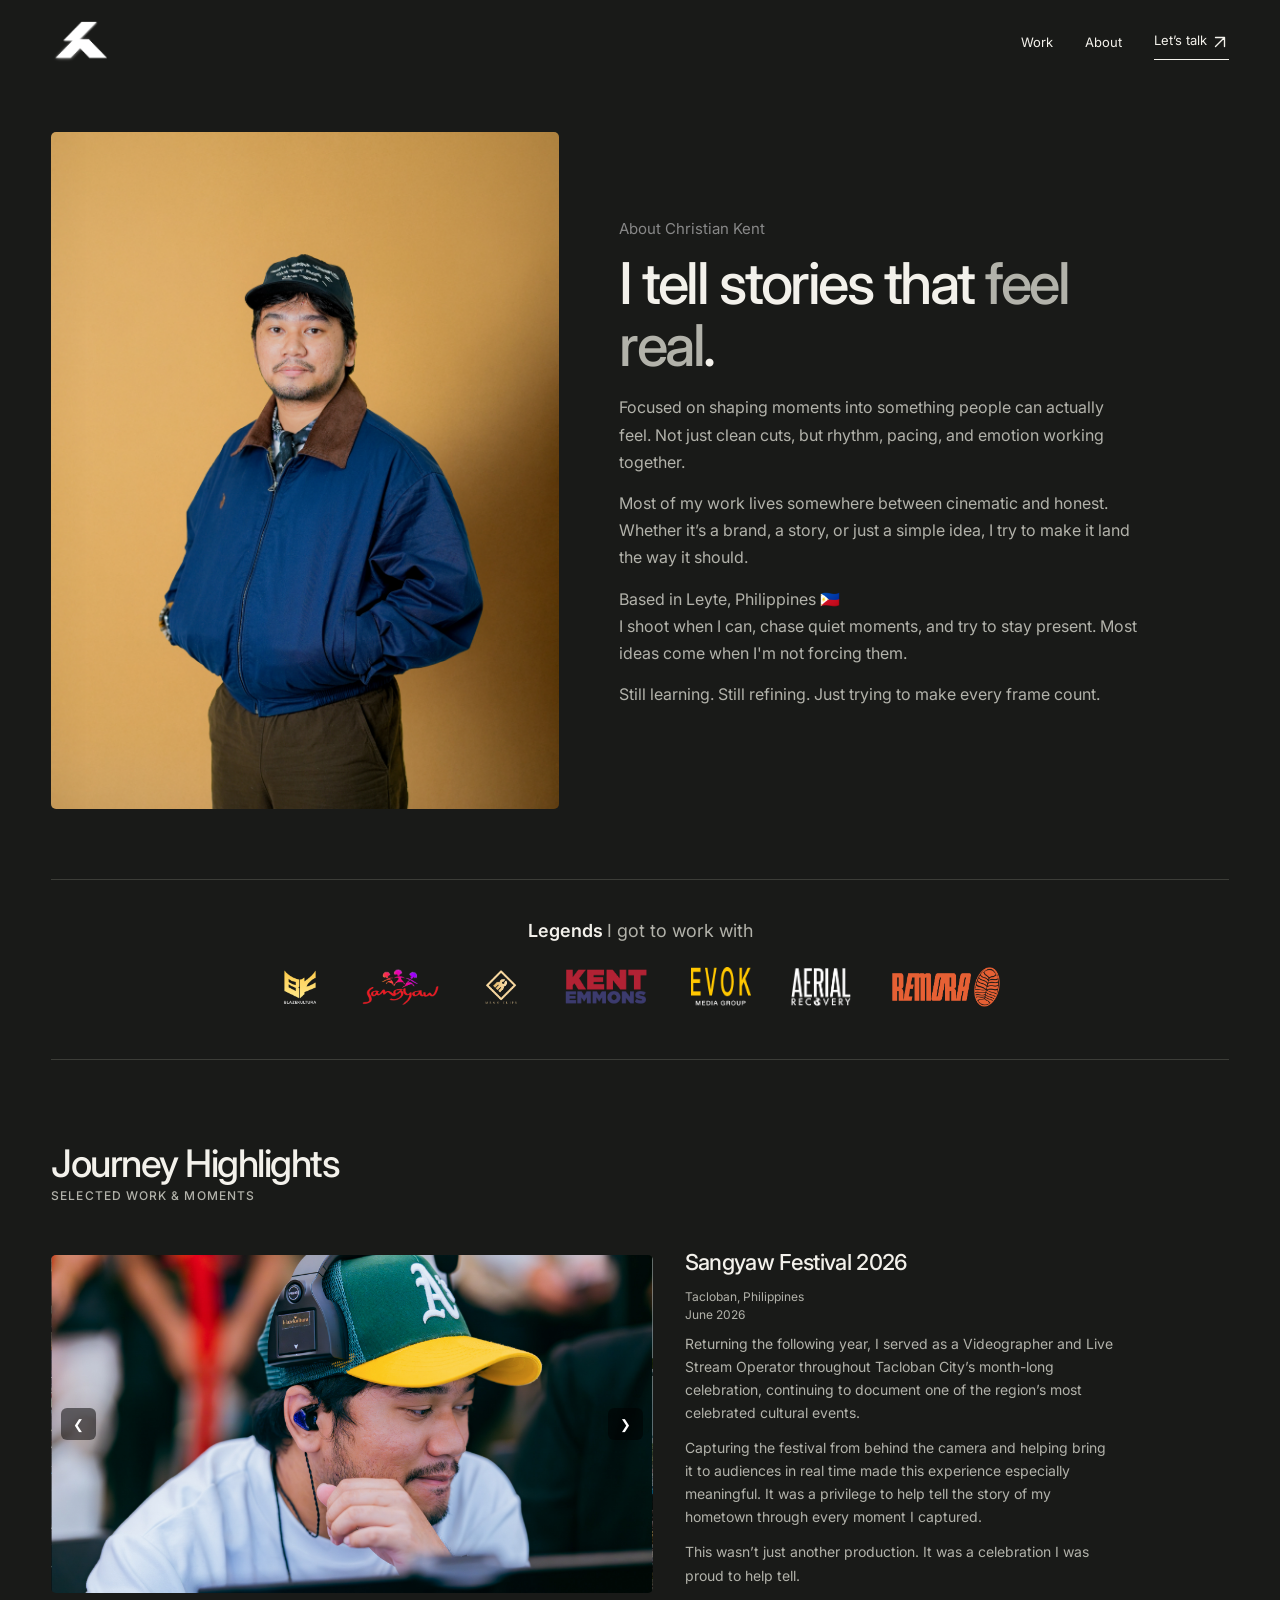
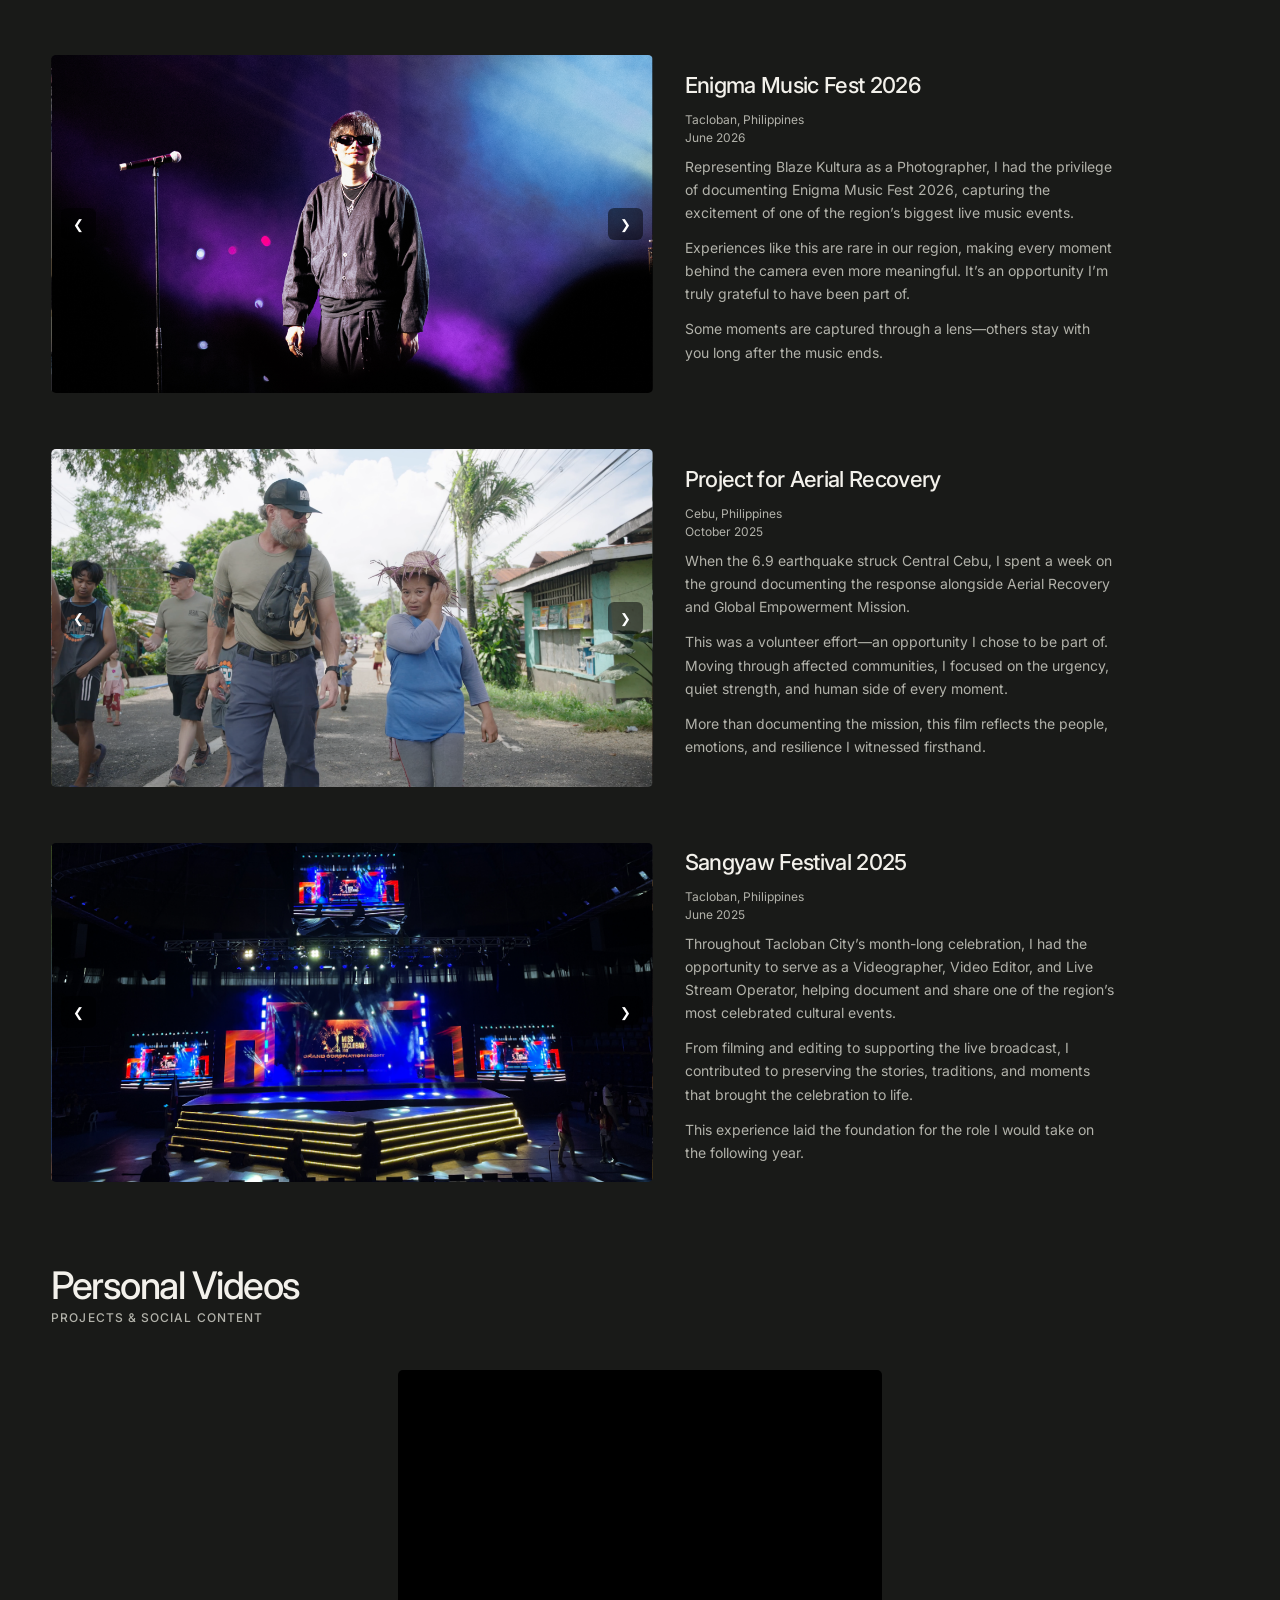
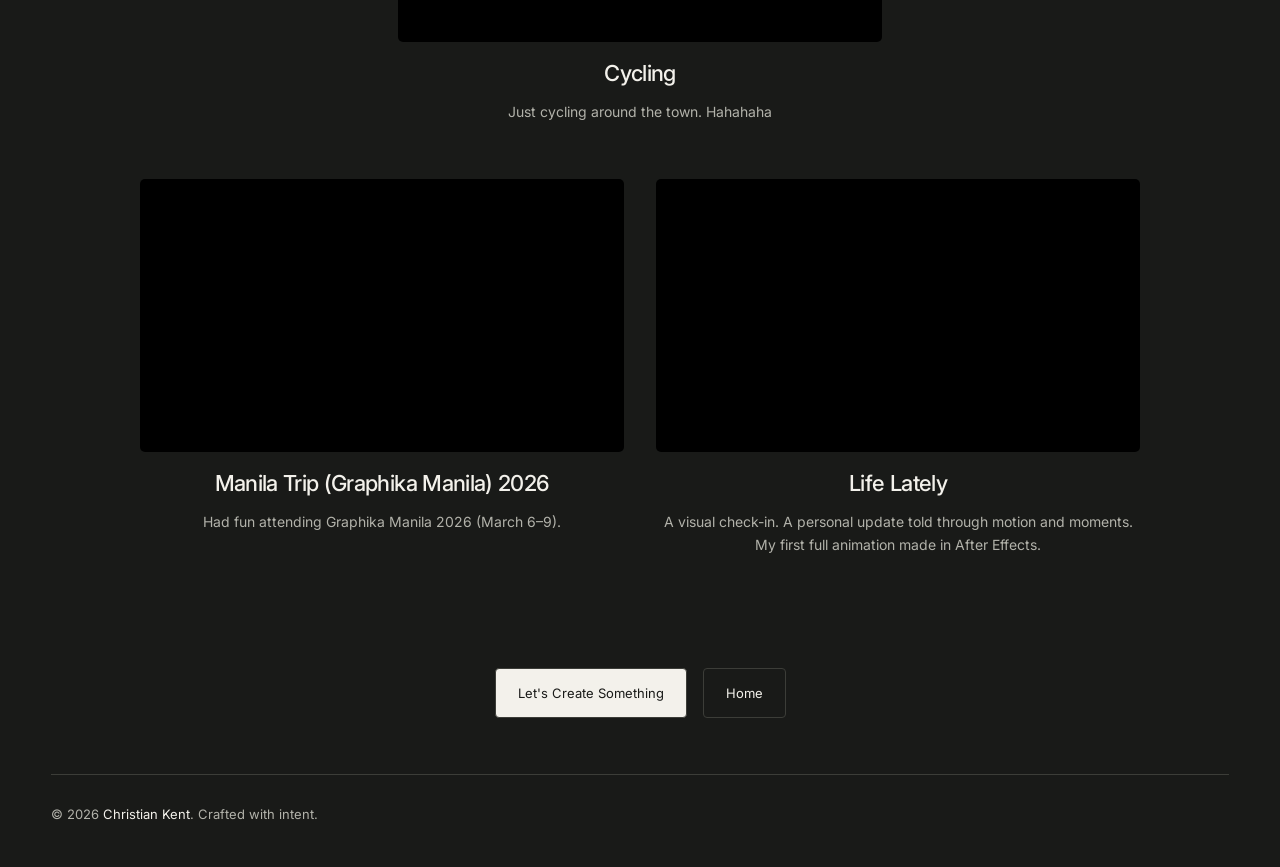
==== commit 562b7488: "Fix arrow icons rendering as emoji on iPhone" ====
--- a/about.html
+++ b/about.html
@@ -41,7 +41,7 @@
 <body class="about-page">
 <header class="site-header">
   <a class="brand" href="index.html" aria-label="Christian Kent home"><img src="assets/logo/CK.png" alt="CK"></a>
-  <nav aria-label="Main navigation"><a href="index.html#work">Work</a><a href="about.html">About</a><a href="contact.html">Let’s talk <span aria-hidden="true">↗</span></a></nav>
+  <nav aria-label="Main navigation"><a href="index.html#work">Work</a><a href="about.html">About</a><a href="contact.html">Let’s talk <svg class="arrow-icon" aria-hidden="true" viewBox="0 0 24 24" fill="none" stroke="currentColor" stroke-width="1.8" stroke-linecap="round" stroke-linejoin="round"><path d="M6 18 18 6M6 6h12v12"/></svg></a></nav>
 </header>
 <div class="custom-cursor-ring" aria-hidden="true"></div>
 <div class="custom-cursor-dot" aria-hidden="true"></div>
--- a/css/brand.css
+++ b/css/brand.css
@@ -47,7 +47,7 @@
 .album-card:hover .album-thumb{transform:scale(1.035)}
 .album-overlay{padding:24px;background:linear-gradient(transparent,rgba(0,0,0,.85))}
 .album-title{font-size:24px;font-weight:500;letter-spacing:-.7px}
-.album-title::after{content:'↗';float:right;color:#fff}
+.album-title::after{content:'';float:right;width:24px;height:24px;background:currentColor;mask:url('../assets/icons/arrow-up-right.svg') center/contain no-repeat;-webkit-mask:url('../assets/icons/arrow-up-right.svg') center/contain no-repeat}
 .album-meta{font-size:11px;margin-top:9px;color:#d1d1ca}
 .album-card.is-active{border-color:#aaa99f;box-shadow:none}
 .album-content iframe,.video-thumb{border-radius:4px}
@@ -132,3 +132,5 @@
 .icon-instagram{--social-icon:url('../assets/icons/instagram.svg')}
 .icon-whatsapp{--social-icon:url('../assets/icons/whatsapp.svg')}
 .icon-mail{--social-icon:url('../assets/icons/mail.svg')}
+
+.arrow-icon{width:18px;height:18px;flex-shrink:0;vertical-align:middle}
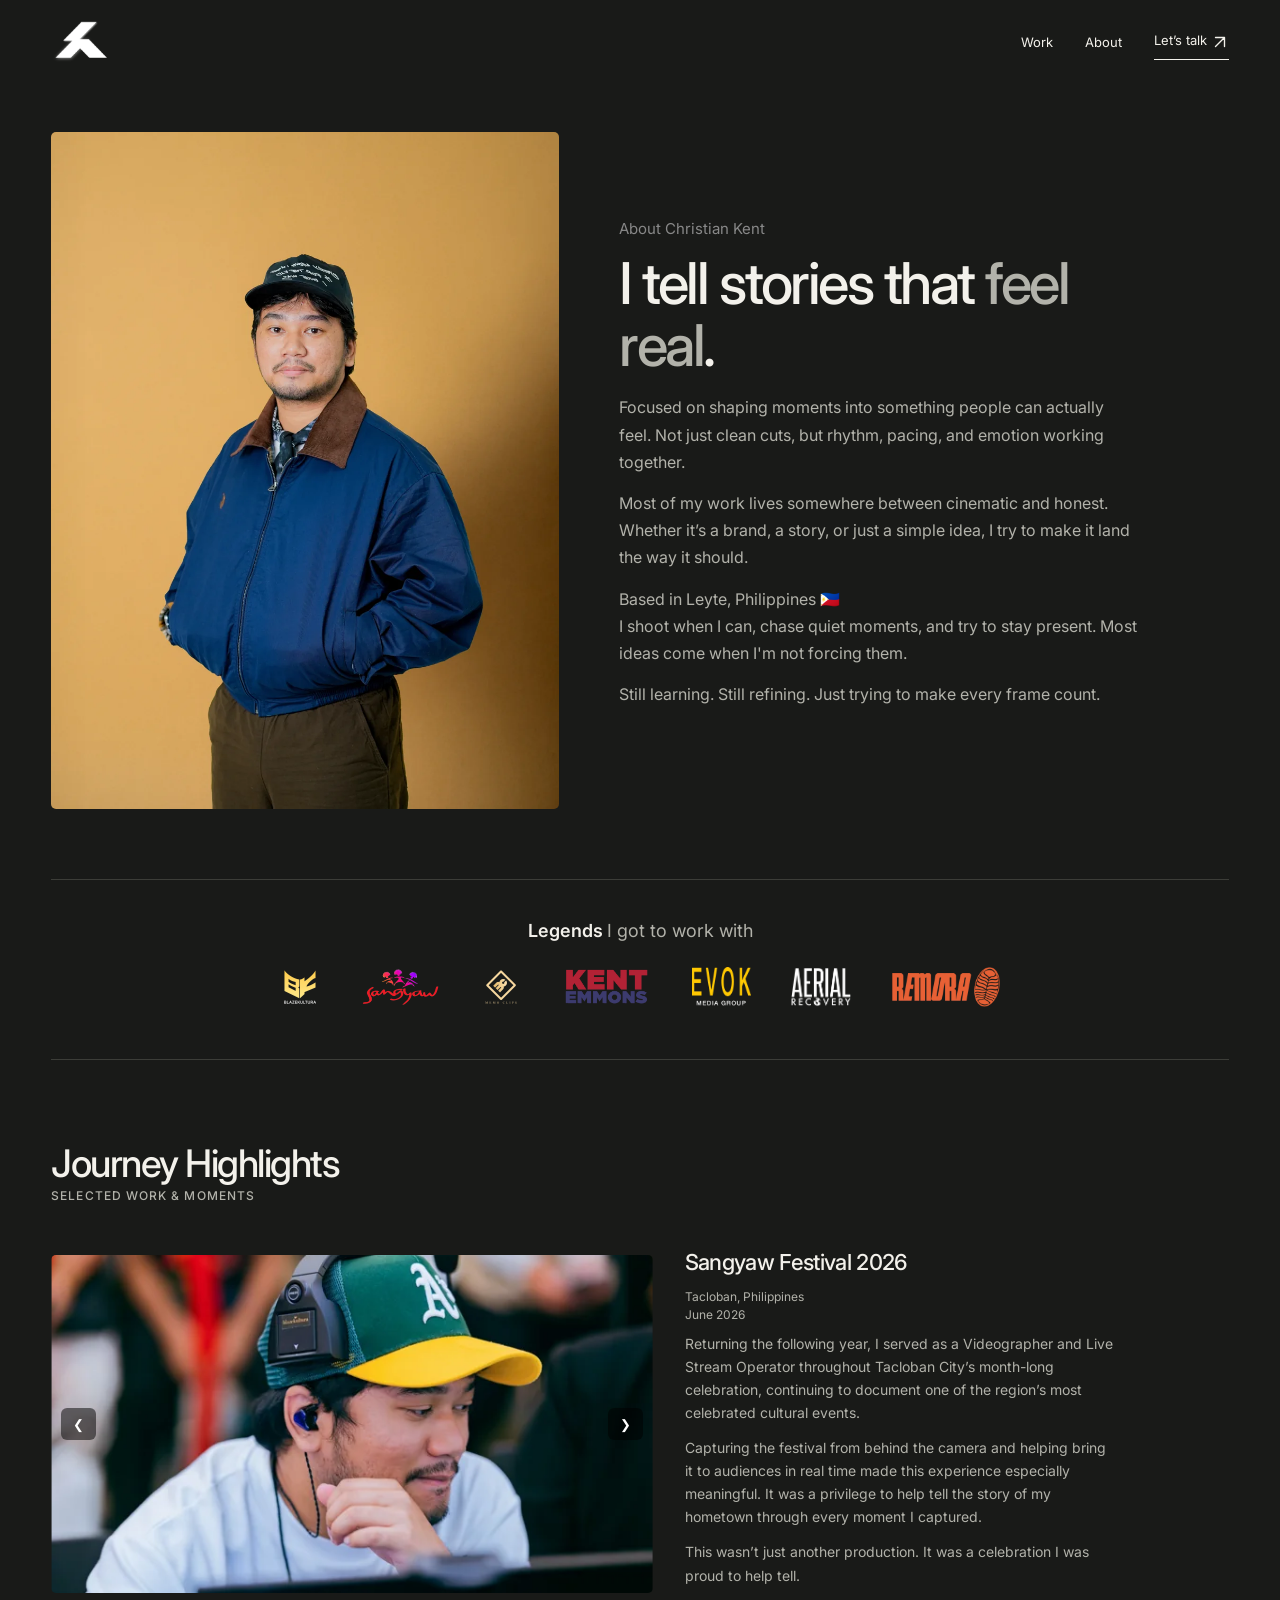
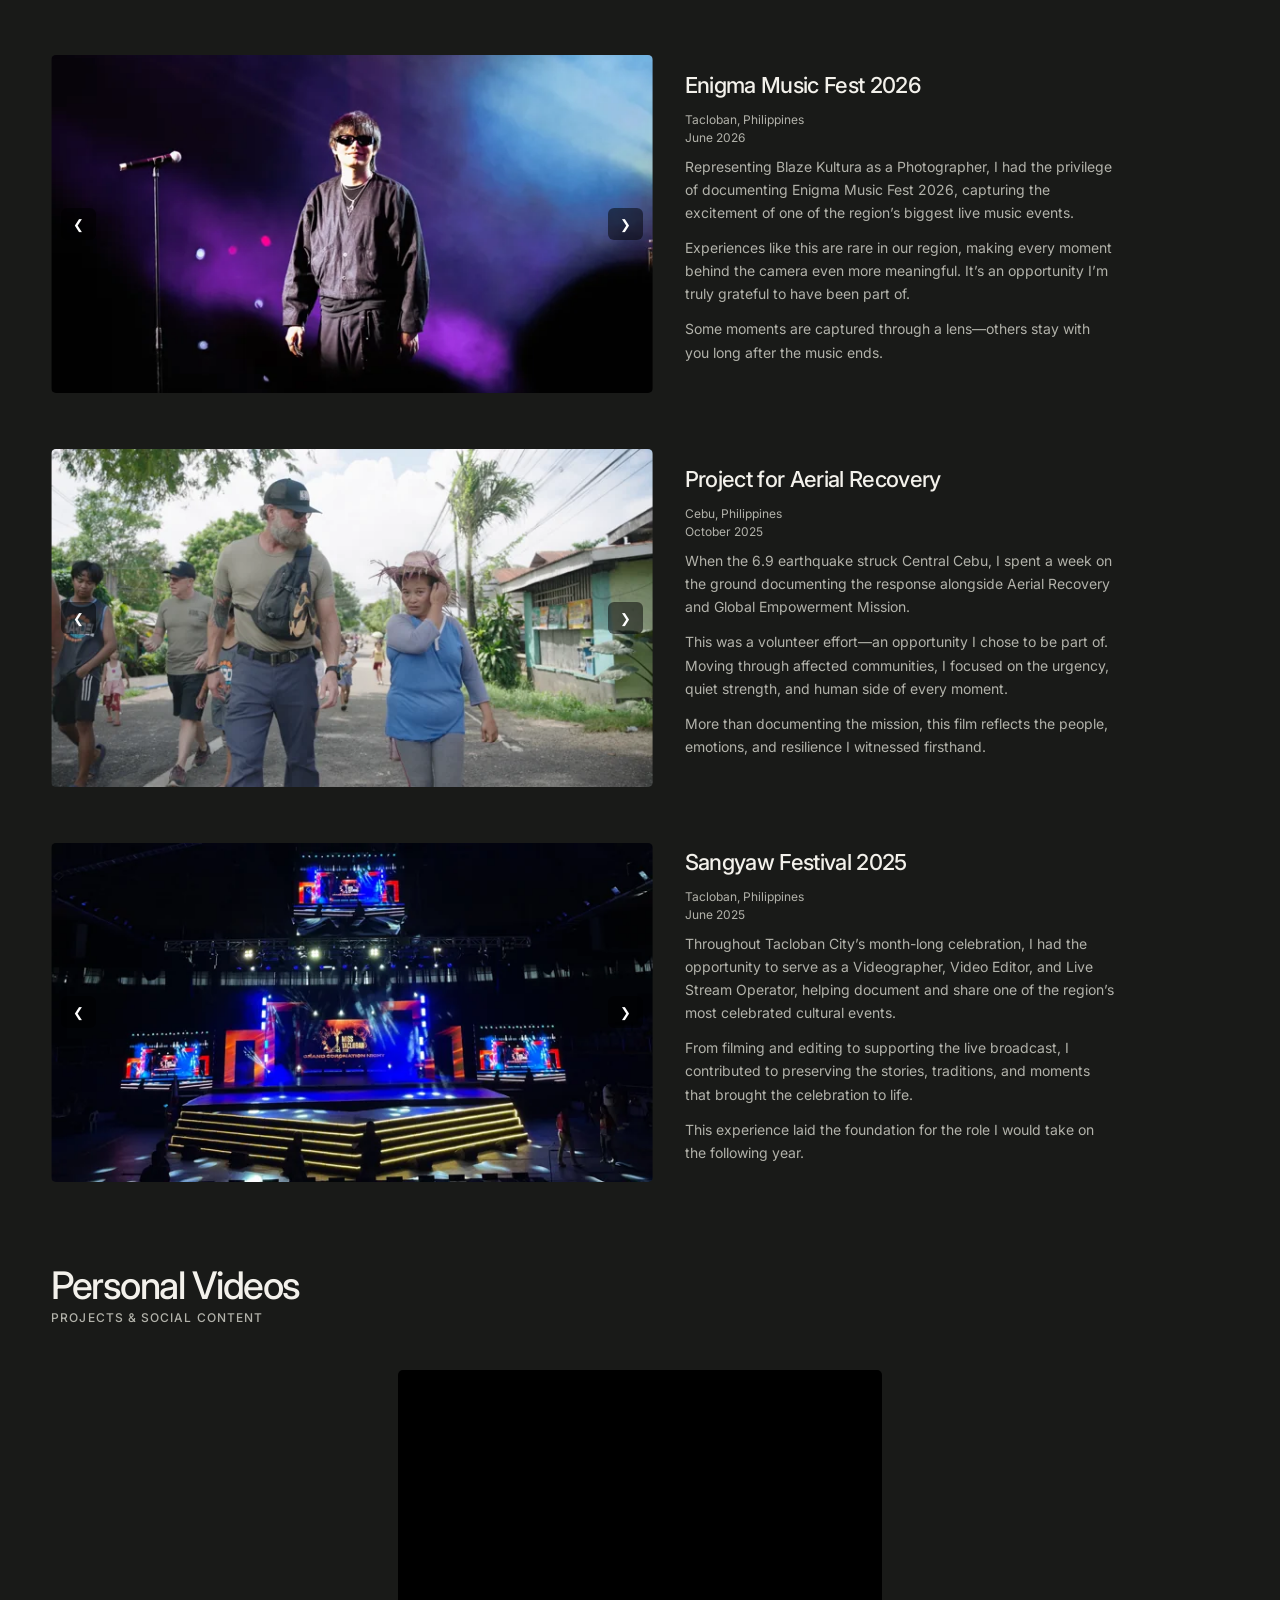
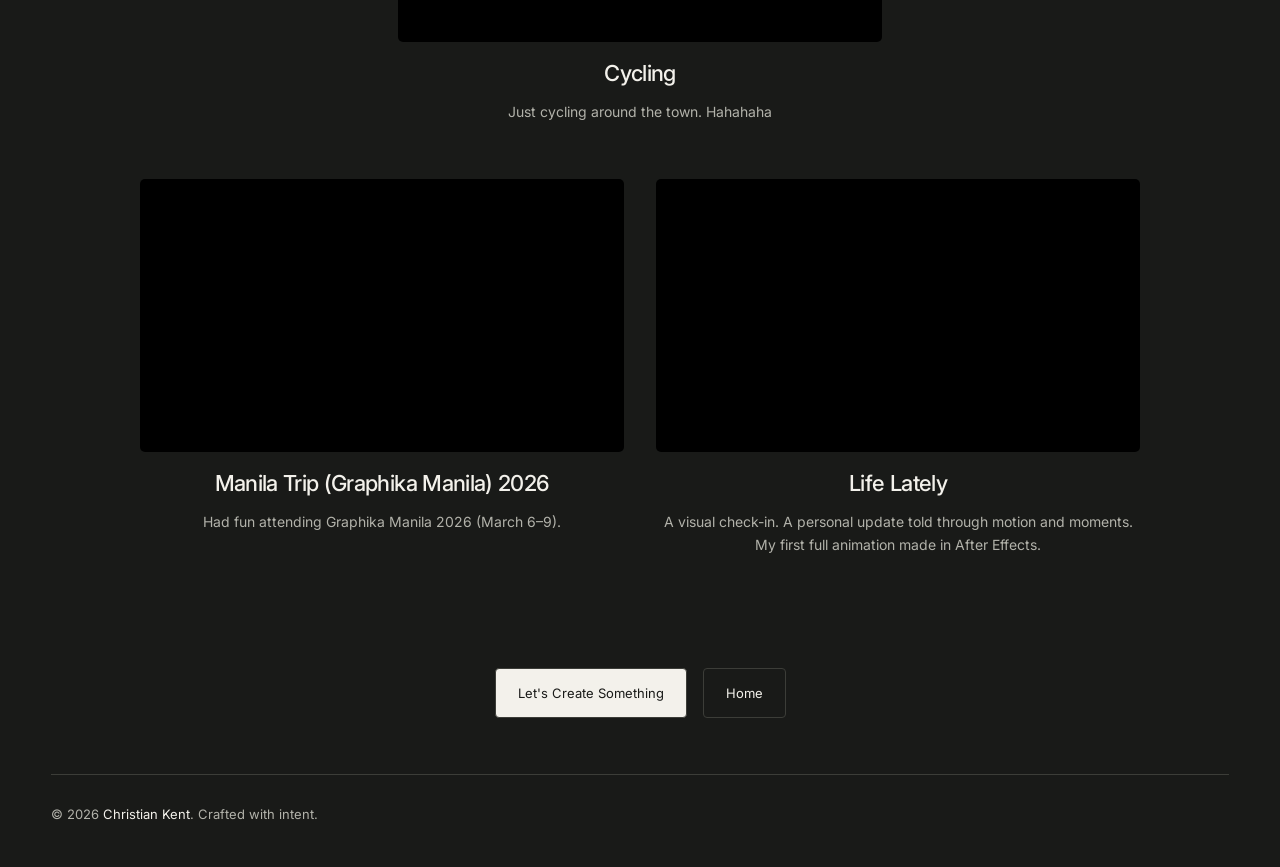
==== commit 9a6c69c4: "Optimize portfolio images and defer video loading" ====
--- a/about.html
+++ b/about.html
@@ -20,7 +20,7 @@
 </script>
 
 <link rel="stylesheet" href="css/brand.css">
-<link rel="icon" type="image/svg+xml" href="assets/logo/favicon.svg?v=ck1">
+<link rel="icon" type="image/png" href="assets/optimized/favicon.png?v=ck2">
 
   <meta property="og:title" content="About Christian Kent">
   <meta property="og:description" content="Crafting real moments into stories for brands and creators.">
@@ -40,7 +40,7 @@
 </head>
 <body class="about-page">
 <header class="site-header">
-  <a class="brand" href="index.html" aria-label="Christian Kent home"><img src="assets/logo/CK.png" alt="CK"></a>
+  <a class="brand" href="index.html" aria-label="Christian Kent home"><img src="assets/optimized/ck-dbaac7fa-1280.webp" srcset="assets/optimized/ck-dbaac7fa-640.webp 640w, assets/optimized/ck-dbaac7fa-1280.webp 1280w" sizes="56px" width="1280" height="945" decoding="async" alt="CK"></a>
   <nav aria-label="Main navigation"><a href="index.html#work">Work</a><a href="about.html">About</a><a href="contact.html">Let’s talk <svg class="arrow-icon" aria-hidden="true" viewBox="0 0 24 24" fill="none" stroke="currentColor" stroke-width="1.8" stroke-linecap="round" stroke-linejoin="round"><path d="M6 18 18 6M6 6h12v12"/></svg></a></nav>
 </header>
 <div class="custom-cursor-ring" aria-hidden="true"></div>
@@ -54,7 +54,7 @@
 
     <div class="visual">
       <!-- PLACE YOUR IMAGE HERE -->
-     <img src="assets/kent-image-2.jpg" alt="Christian Kent">
+     <img src="assets/optimized/kent-image-2-575abfbd-1280.webp" srcset="assets/optimized/kent-image-2-575abfbd-640.webp 512w, assets/optimized/kent-image-2-575abfbd-1280.webp 1024w" sizes="(max-width: 768px) 92vw, 600px" width="1024" height="1280" decoding="async" alt="Christian Kent">
     </div>
 
     <div class="content">
@@ -93,13 +93,13 @@
     <h3><span class="highlight"> Legends </span> I got to work with</h3>
     <div class="logos">
       <!-- ADD YOUR LOGOS HERE -->
-      <img src="assets/images/BK-logo.png">
-      <img src="assets/images/sangyaw-logo.png">
-      <img src="assets/images/memoclips.png">
-      <img src="assets/images/KE-colored-logoname.png">
-      <img src="assets/images/EMG-logo.png">
-      <img src="assets/images/ARG.png">
-      <img src="assets/images/remora-surf-logo-burnt-orange.webp">
+      <img loading="lazy" src="assets/optimized/bk-logo-64363b0b-1280.webp" srcset="assets/optimized/bk-logo-64363b0b-640.webp 640w, assets/optimized/bk-logo-64363b0b-1280.webp 1280w" sizes="(max-width: 768px) 92vw, 600px" width="1280" height="1280" decoding="async">
+      <img loading="lazy" src="assets/optimized/sangyaw-logo-0062abf3-1280.webp" srcset="assets/optimized/sangyaw-logo-0062abf3-640.webp 640w, assets/optimized/sangyaw-logo-0062abf3-1280.webp 1280w" sizes="(max-width: 768px) 92vw, 600px" width="1280" height="634" decoding="async">
+      <img loading="lazy" src="assets/optimized/memoclips-afa97bc5-1280.webp" srcset="assets/optimized/memoclips-afa97bc5-640.webp 640w, assets/optimized/memoclips-afa97bc5-1280.webp 1080w" sizes="(max-width: 768px) 92vw, 600px" width="1080" height="1080" decoding="async">
+      <img loading="lazy" src="assets/optimized/ke-colored-logoname-3c4d07ea-1280.webp" srcset="assets/optimized/ke-colored-logoname-3c4d07ea-640.webp 640w, assets/optimized/ke-colored-logoname-3c4d07ea-1280.webp 1280w" sizes="(max-width: 768px) 92vw, 600px" width="1280" height="564" decoding="async">
+      <img loading="lazy" src="assets/optimized/emg-logo-bc565e11-1280.webp" srcset="assets/optimized/emg-logo-bc565e11-640.webp 154w, assets/optimized/emg-logo-bc565e11-1280.webp 154w" sizes="(max-width: 768px) 92vw, 600px" width="154" height="103" decoding="async">
+      <img loading="lazy" src="assets/optimized/arg-25683142-1280.webp" srcset="assets/optimized/arg-25683142-640.webp 500w, assets/optimized/arg-25683142-1280.webp 500w" sizes="(max-width: 768px) 92vw, 600px" width="500" height="333" decoding="async">
+      <img loading="lazy" src="assets/optimized/remora-surf-logo-burnt-orange-133db9e5-1280.webp" srcset="assets/optimized/remora-surf-logo-burnt-orange-133db9e5-640.webp 640w, assets/optimized/remora-surf-logo-burnt-orange-133db9e5-1280.webp 1280w" sizes="(max-width: 768px) 92vw, 600px" width="1280" height="471" decoding="async">
     </div>
   </div>
 </div>
@@ -118,17 +118,17 @@
       <div class="journey-media fp-image slider">
         <button class="slider-btn left" aria-label="Previous Sangyaw Festival image">&#10094;</button>
         <div class="slider-track">
-          <img src="assets/about_images/ASSN%20PROPERTY-01123%202.JPG" alt="Sangyaw Festival 2026" />
-          <img src="assets/about_images/IMG_1255.jpg" alt="Sangyaw Festival 2026" />
-          <img src="assets/about_images/IMG_1266.jpg" alt="Sangyaw Festival 2026" />
-          <img src="assets/about_images/DSC01191.jpg" alt="Sangyaw Festival 2026" />
-          <img src="assets/about_images/DSC01301.jpg" alt="Sangyaw Festival 2026" />
-          <img src="assets/about_images/ASSN%20PROPERTY-01043.jpg" alt="Sangyaw Festival 2026" />
-          <img src="assets/about_images/ASSN%20PROPERTY-01061.jpg" alt="Sangyaw Festival 2026" />
-          <img src="assets/about_images/DSC01308.jpg" alt="Sangyaw Festival 2026" />
-          <img src="assets/about_images/IMG_1136.jpg" alt="Sangyaw Festival 2026" />
-          <img src="assets/about_images/IMG_0998.jpg" alt="Sangyaw Festival 2026" />
-          <img src="assets/about_images/IMG_1068.jpg" alt="Sangyaw Festival 2026" />
+          <img loading="lazy" src="assets/optimized/assn-property-01123-2-cf8c8115-1280.webp" srcset="assets/optimized/assn-property-01123-2-cf8c8115-640.webp 640w, assets/optimized/assn-property-01123-2-cf8c8115-1280.webp 1280w" sizes="(max-width: 768px) 92vw, 600px" width="1280" height="853" decoding="async" alt="Sangyaw Festival 2026" />
+          <img loading="lazy" data-src="assets/optimized/img_1255-0634353d-1280.webp" data-srcset="assets/optimized/img_1255-0634353d-640.webp 640w, assets/optimized/img_1255-0634353d-1280.webp 1280w" sizes="(max-width: 768px) 92vw, 600px" width="1280" height="720" decoding="async" alt="Sangyaw Festival 2026" />
+          <img loading="lazy" data-src="assets/optimized/img_1266-b24c6c34-1280.webp" data-srcset="assets/optimized/img_1266-b24c6c34-640.webp 640w, assets/optimized/img_1266-b24c6c34-1280.webp 1280w" sizes="(max-width: 768px) 92vw, 600px" width="1280" height="720" decoding="async" alt="Sangyaw Festival 2026" />
+          <img loading="lazy" data-src="assets/optimized/dsc01191-5da3bf4e-1280.webp" data-srcset="assets/optimized/dsc01191-5da3bf4e-640.webp 640w, assets/optimized/dsc01191-5da3bf4e-1280.webp 1280w" sizes="(max-width: 768px) 92vw, 600px" width="1280" height="853" decoding="async" alt="Sangyaw Festival 2026" />
+          <img loading="lazy" data-src="assets/optimized/dsc01301-9e0e571e-1280.webp" data-srcset="assets/optimized/dsc01301-9e0e571e-640.webp 640w, assets/optimized/dsc01301-9e0e571e-1280.webp 1280w" sizes="(max-width: 768px) 92vw, 600px" width="1280" height="853" decoding="async" alt="Sangyaw Festival 2026" />
+          <img loading="lazy" data-src="assets/optimized/assn-property-01043-5b35bf96-1280.webp" data-srcset="assets/optimized/assn-property-01043-5b35bf96-640.webp 640w, assets/optimized/assn-property-01043-5b35bf96-1280.webp 1280w" sizes="(max-width: 768px) 92vw, 600px" width="1280" height="853" decoding="async" alt="Sangyaw Festival 2026" />
+          <img loading="lazy" data-src="assets/optimized/assn-property-01061-88ae4142-1280.webp" data-srcset="assets/optimized/assn-property-01061-88ae4142-640.webp 640w, assets/optimized/assn-property-01061-88ae4142-1280.webp 1280w" sizes="(max-width: 768px) 92vw, 600px" width="1280" height="720" decoding="async" alt="Sangyaw Festival 2026" />
+          <img loading="lazy" data-src="assets/optimized/dsc01308-2a219a6a-1280.webp" data-srcset="assets/optimized/dsc01308-2a219a6a-640.webp 640w, assets/optimized/dsc01308-2a219a6a-1280.webp 1280w" sizes="(max-width: 768px) 92vw, 600px" width="1280" height="853" decoding="async" alt="Sangyaw Festival 2026" />
+          <img loading="lazy" data-src="assets/optimized/img_1136-39e83072-1280.webp" data-srcset="assets/optimized/img_1136-39e83072-640.webp 640w, assets/optimized/img_1136-39e83072-1280.webp 1280w" sizes="(max-width: 768px) 92vw, 600px" width="1280" height="720" decoding="async" alt="Sangyaw Festival 2026" />
+          <img loading="lazy" data-src="assets/optimized/img_0998-be50a039-1280.webp" data-srcset="assets/optimized/img_0998-be50a039-640.webp 640w, assets/optimized/img_0998-be50a039-1280.webp 1280w" sizes="(max-width: 768px) 92vw, 600px" width="1280" height="720" decoding="async" alt="Sangyaw Festival 2026" />
+          <img loading="lazy" data-src="assets/optimized/img_1068-17f71f8d-1280.webp" data-srcset="assets/optimized/img_1068-17f71f8d-640.webp 640w, assets/optimized/img_1068-17f71f8d-1280.webp 1280w" sizes="(max-width: 768px) 92vw, 600px" width="1280" height="720" decoding="async" alt="Sangyaw Festival 2026" />
         </div>
         <button class="slider-btn right" aria-label="Next Sangyaw Festival image">&#10095;</button>
       </div>
@@ -150,12 +150,12 @@
       <div class="journey-media fp-image slider">
         <button class="slider-btn left" aria-label="Previous Enigma Music Fest image">&#10094;</button>
         <div class="slider-track">
-          <img src="assets/about_images/Enigma/DSC01927.jpg" alt="Enigma Music Fest 2026" />
-          <img src="assets/about_images/Enigma/DSC01934.jpg" alt="Enigma Music Fest 2026" />
-          <img src="assets/about_images/Enigma/DSC02166.jpg" alt="Enigma Music Fest 2026" />
-          <img src="assets/about_images/Enigma/DSC02177.jpg" alt="Enigma Music Fest 2026" />
-          <img src="assets/about_images/Enigma/DSC02181.jpg" alt="Enigma Music Fest 2026" />
-          <img src="assets/about_images/IMG_1838.jpg" alt="Sangyaw Festival 2026" />
+          <img loading="lazy" src="assets/optimized/dsc01927-268b8e3a-1280.webp" srcset="assets/optimized/dsc01927-268b8e3a-640.webp 640w, assets/optimized/dsc01927-268b8e3a-1280.webp 1280w" sizes="(max-width: 768px) 92vw, 600px" width="1280" height="1024" decoding="async" alt="Enigma Music Fest 2026" />
+          <img loading="lazy" data-src="assets/optimized/dsc01934-34953b3a-1280.webp" data-srcset="assets/optimized/dsc01934-34953b3a-640.webp 640w, assets/optimized/dsc01934-34953b3a-1280.webp 1280w" sizes="(max-width: 768px) 92vw, 600px" width="1280" height="1024" decoding="async" alt="Enigma Music Fest 2026" />
+          <img loading="lazy" data-src="assets/optimized/dsc02166-8c31d33a-1280.webp" data-srcset="assets/optimized/dsc02166-8c31d33a-640.webp 640w, assets/optimized/dsc02166-8c31d33a-1280.webp 1280w" sizes="(max-width: 768px) 92vw, 600px" width="1280" height="1024" decoding="async" alt="Enigma Music Fest 2026" />
+          <img loading="lazy" data-src="assets/optimized/dsc02177-2d850d01-1280.webp" data-srcset="assets/optimized/dsc02177-2d850d01-640.webp 640w, assets/optimized/dsc02177-2d850d01-1280.webp 1280w" sizes="(max-width: 768px) 92vw, 600px" width="1280" height="1024" decoding="async" alt="Enigma Music Fest 2026" />
+          <img loading="lazy" data-src="assets/optimized/dsc02181-fe47d50d-1280.webp" data-srcset="assets/optimized/dsc02181-fe47d50d-640.webp 640w, assets/optimized/dsc02181-fe47d50d-1280.webp 1280w" sizes="(max-width: 768px) 92vw, 600px" width="1280" height="1024" decoding="async" alt="Enigma Music Fest 2026" />
+          <img loading="lazy" data-src="assets/optimized/img_1838-333a84b8-1280.webp" data-srcset="assets/optimized/img_1838-333a84b8-640.webp 640w, assets/optimized/img_1838-333a84b8-1280.webp 1280w" sizes="(max-width: 768px) 92vw, 600px" width="1280" height="720" decoding="async" alt="Sangyaw Festival 2026" />
         </div>
         <button class="slider-btn right" aria-label="Next Enigma Music Fest image">&#10095;</button>
       </div>
@@ -176,11 +176,11 @@
       <div class="journey-media fp-image slider">
         <button class="slider-btn left" aria-label="Previous Aerial Recovery image">&#10094;</button>
         <div class="slider-track">
-          <img src="assets/thumbnails/documentary-thumbnail.png" alt="Aerial Recovery documentary" />
-          <img src="assets/images/AR-1.png" alt="Aerial Recovery field work" />
-          <img src="assets/images/AR-2.jpg" alt="Aerial Recovery field work" />
-          <img src="assets/images/AR-3.jpeg" alt="Aerial Recovery field work" />
-          <img src="assets/images/AR-4.jpeg" alt="Aerial Recovery field work" />
+          <img loading="lazy" src="assets/optimized/documentary-thumbnail-17acebb1-1280.webp" srcset="assets/optimized/documentary-thumbnail-17acebb1-640.webp 640w, assets/optimized/documentary-thumbnail-17acebb1-1280.webp 1280w" sizes="(max-width: 768px) 92vw, 600px" width="1280" height="720" decoding="async" alt="Aerial Recovery documentary" />
+          <img loading="lazy" data-src="assets/optimized/ar-1-9c297627-1280.webp" data-srcset="assets/optimized/ar-1-9c297627-640.webp 640w, assets/optimized/ar-1-9c297627-1280.webp 1280w" sizes="(max-width: 768px) 92vw, 600px" width="1280" height="720" decoding="async" alt="Aerial Recovery field work" />
+          <img loading="lazy" data-src="assets/optimized/ar-2-fa3369c5-1280.webp" data-srcset="assets/optimized/ar-2-fa3369c5-640.webp 640w, assets/optimized/ar-2-fa3369c5-1280.webp 1280w" sizes="(max-width: 768px) 92vw, 600px" width="1280" height="853" decoding="async" alt="Aerial Recovery field work" />
+          <img loading="lazy" data-src="assets/optimized/ar-3-e2c9bf7a-1280.webp" data-srcset="assets/optimized/ar-3-e2c9bf7a-640.webp 640w, assets/optimized/ar-3-e2c9bf7a-1280.webp 1280w" sizes="(max-width: 768px) 92vw, 600px" width="1280" height="960" decoding="async" alt="Aerial Recovery field work" />
+          <img loading="lazy" data-src="assets/optimized/ar-4-2a306b1b-1280.webp" data-srcset="assets/optimized/ar-4-2a306b1b-640.webp 640w, assets/optimized/ar-4-2a306b1b-1280.webp 1280w" sizes="(max-width: 768px) 92vw, 600px" width="1280" height="960" decoding="async" alt="Aerial Recovery field work" />
         </div>
         <button class="slider-btn right" aria-label="Next Aerial Recovery image">&#10095;</button>
       </div>
@@ -202,9 +202,9 @@
       <div class="journey-media fp-image slider">
         <button class="slider-btn left" aria-label="Previous Sangyaw Festival 2025 image">&#10094;</button>
         <div class="slider-track">
-          <img src="assets/about_images/Sangyaw2025/IMG_4691.jpg" alt="Sangyaw Festival 2025" />
-          <img src="assets/about_images/Sangyaw2025/IMG_3241.jpg" alt="Sangyaw Festival 2025" />
-          <img src="assets/about_images/Sangyaw2025/IMG_5199.jpg" alt="Sangyaw Festival 2025" />
+          <img loading="lazy" src="assets/optimized/img_4691-51f139b8-1280.webp" srcset="assets/optimized/img_4691-51f139b8-640.webp 640w, assets/optimized/img_4691-51f139b8-1280.webp 1280w" sizes="(max-width: 768px) 92vw, 600px" width="1280" height="720" decoding="async" alt="Sangyaw Festival 2025" />
+          <img loading="lazy" data-src="assets/optimized/img_3241-be7da21f-1280.webp" data-srcset="assets/optimized/img_3241-be7da21f-640.webp 640w, assets/optimized/img_3241-be7da21f-1280.webp 1280w" sizes="(max-width: 768px) 92vw, 600px" width="1280" height="720" decoding="async" alt="Sangyaw Festival 2025" />
+          <img loading="lazy" data-src="assets/optimized/img_5199-49b0c6ab-1280.webp" data-srcset="assets/optimized/img_5199-49b0c6ab-640.webp 640w, assets/optimized/img_5199-49b0c6ab-1280.webp 1280w" sizes="(max-width: 768px) 92vw, 600px" width="1280" height="720" decoding="async" alt="Sangyaw Festival 2025" />
         </div>
         <button class="slider-btn right" aria-label="Next Sangyaw Festival 2025 image">&#10095;</button>
       </div>
@@ -236,7 +236,7 @@
 
   <article class="personal-video-card">
     <div class="fp-video">
-      <iframe
+      <iframe loading="lazy"
         src="https://player.vimeo.com/video/1210571861?badge=0&autopause=0&player_id=0&app_id=58479"
         title="Cycling"
         frameborder="0"
@@ -251,7 +251,7 @@
 
   <article class="personal-video-card">
     <div class="fp-video">
-      <iframe
+      <iframe loading="lazy"
         src="https://player.vimeo.com/video/1210571860?badge=0&autopause=0&player_id=0&app_id=58479"
         title="Manila Trip (Graphika Manila) 2026"
         frameborder="0"
@@ -266,7 +266,7 @@
 
   <article class="personal-video-card">
     <div class="fp-video">
-      <iframe
+      <iframe loading="lazy"
         src="https://www.youtube-nocookie.com/embed/qA6IBhY1DfU?rel=0&modestbranding=1"
         title="Life Lately"
         allow="accelerometer; autoplay; clipboard-write; encrypted-media; gyroscope; picture-in-picture; web-share"
@@ -279,7 +279,7 @@
 
 </div>
 
-<script src="https://player.vimeo.com/api/player.js"></script>
+
 </section>
 
 <div class="cta">
@@ -311,6 +311,8 @@
   track.style.transform = 'translateX(-100%)';
 
   function moveToSlide(nextIndex) {
+    const slide = track.children[nextIndex];
+    if (slide?.dataset.src) { slide.srcset = slide.dataset.srcset; slide.src = slide.dataset.src; delete slide.dataset.src; delete slide.dataset.srcset; }
     index = nextIndex;
     track.style.transition = 'transform 0.4s ease';
     track.style.transform = `translateX(-${index * 100}%)`;
@@ -335,88 +337,6 @@
   });
 });
 
-const cursorRing = document.querySelector('.custom-cursor-ring');
-const cursorDot = document.querySelector('.custom-cursor-dot');
-
-if (cursorRing && cursorDot && window.matchMedia('(hover: hover) and (pointer: fine)').matches) {
-  const interactiveSelector = 'a, button, .btn, input, textarea, select, iframe, [role="button"]';
-  const pointer = { x: -100, y: -100 };
-  const ring = { x: -100, y: -100 };
-
-  function moveCursorElement(element, x, y) {
-    element.style.transform = `translate3d(${x}px, ${y}px, 0) translate(-50%, -50%)`;
-  }
-
-  function animateCursorRing() {
-    ring.x += (pointer.x - ring.x) * 0.18;
-    ring.y += (pointer.y - ring.y) * 0.18;
-    moveCursorElement(cursorRing, ring.x, ring.y);
-    requestAnimationFrame(animateCursorRing);
-  }
-
-  window.addEventListener('mousemove', (event) => {
-    pointer.x = event.clientX;
-    pointer.y = event.clientY;
-    moveCursorElement(cursorDot, pointer.x, pointer.y);
-
-    const isInteractive = event.target.closest(interactiveSelector);
-    cursorRing.classList.toggle('is-hidden', Boolean(isInteractive));
-    cursorDot.classList.toggle('is-hidden', Boolean(isInteractive));
-  });
-
-  document.addEventListener('mouseenter', () => {
-    cursorRing.classList.remove('is-hidden');
-    cursorDot.classList.remove('is-hidden');
-  });
-
-  document.addEventListener('mouseleave', () => {
-    cursorRing.classList.add('is-hidden');
-    cursorDot.classList.add('is-hidden');
-  });
-
-  animateCursorRing();
-}
-
-const glowPalettes = {
-  start: {
-    top: [23, 107, 255],
-    bottom: [255, 123, 2],
-    strength: 0.34
-  },
-  end: {
-    top: [88, 182, 255],
-    bottom: [255, 176, 58],
-    strength: 0.56
-  }
-};
-
-let glowFrame = null;
-
-function blendColor(start, end, progress) {
-  return start.map((value, index) => Math.round(value + (end[index] - value) * progress)).join(' ');
-}
-
-function updateBackgroundGlow() {
-  const maxScroll = document.documentElement.scrollHeight - window.innerHeight;
-  const progress = maxScroll > 0 ? Math.min(window.scrollY / maxScroll, 1) : 0;
-  const strength = glowPalettes.start.strength + (glowPalettes.end.strength - glowPalettes.start.strength) * progress;
-
-  document.body.style.setProperty('--top-glow-rgb', blendColor(glowPalettes.start.top, glowPalettes.end.top, progress));
-  document.body.style.setProperty('--bottom-glow-rgb', blendColor(glowPalettes.start.bottom, glowPalettes.end.bottom, progress));
-  document.body.style.setProperty('--glow-strength', strength.toFixed(2));
-  glowFrame = null;
-}
-
-window.addEventListener('scroll', () => {
-  if (!glowFrame) {
-    glowFrame = requestAnimationFrame(updateBackgroundGlow);
-  }
-}, { passive: true });
-
-updateBackgroundGlow();
-
-
-
 </script>
 </body>
 </html>
--- a/css/brand.css
+++ b/css/brand.css
@@ -134,3 +134,5 @@
 .icon-mail{--social-icon:url('../assets/icons/mail.svg')}
 
 .arrow-icon{width:18px;height:18px;flex-shrink:0;vertical-align:middle}
+/* Preserve logo proportions with explicit intrinsic image dimensions. */
+.logos img{width:auto}
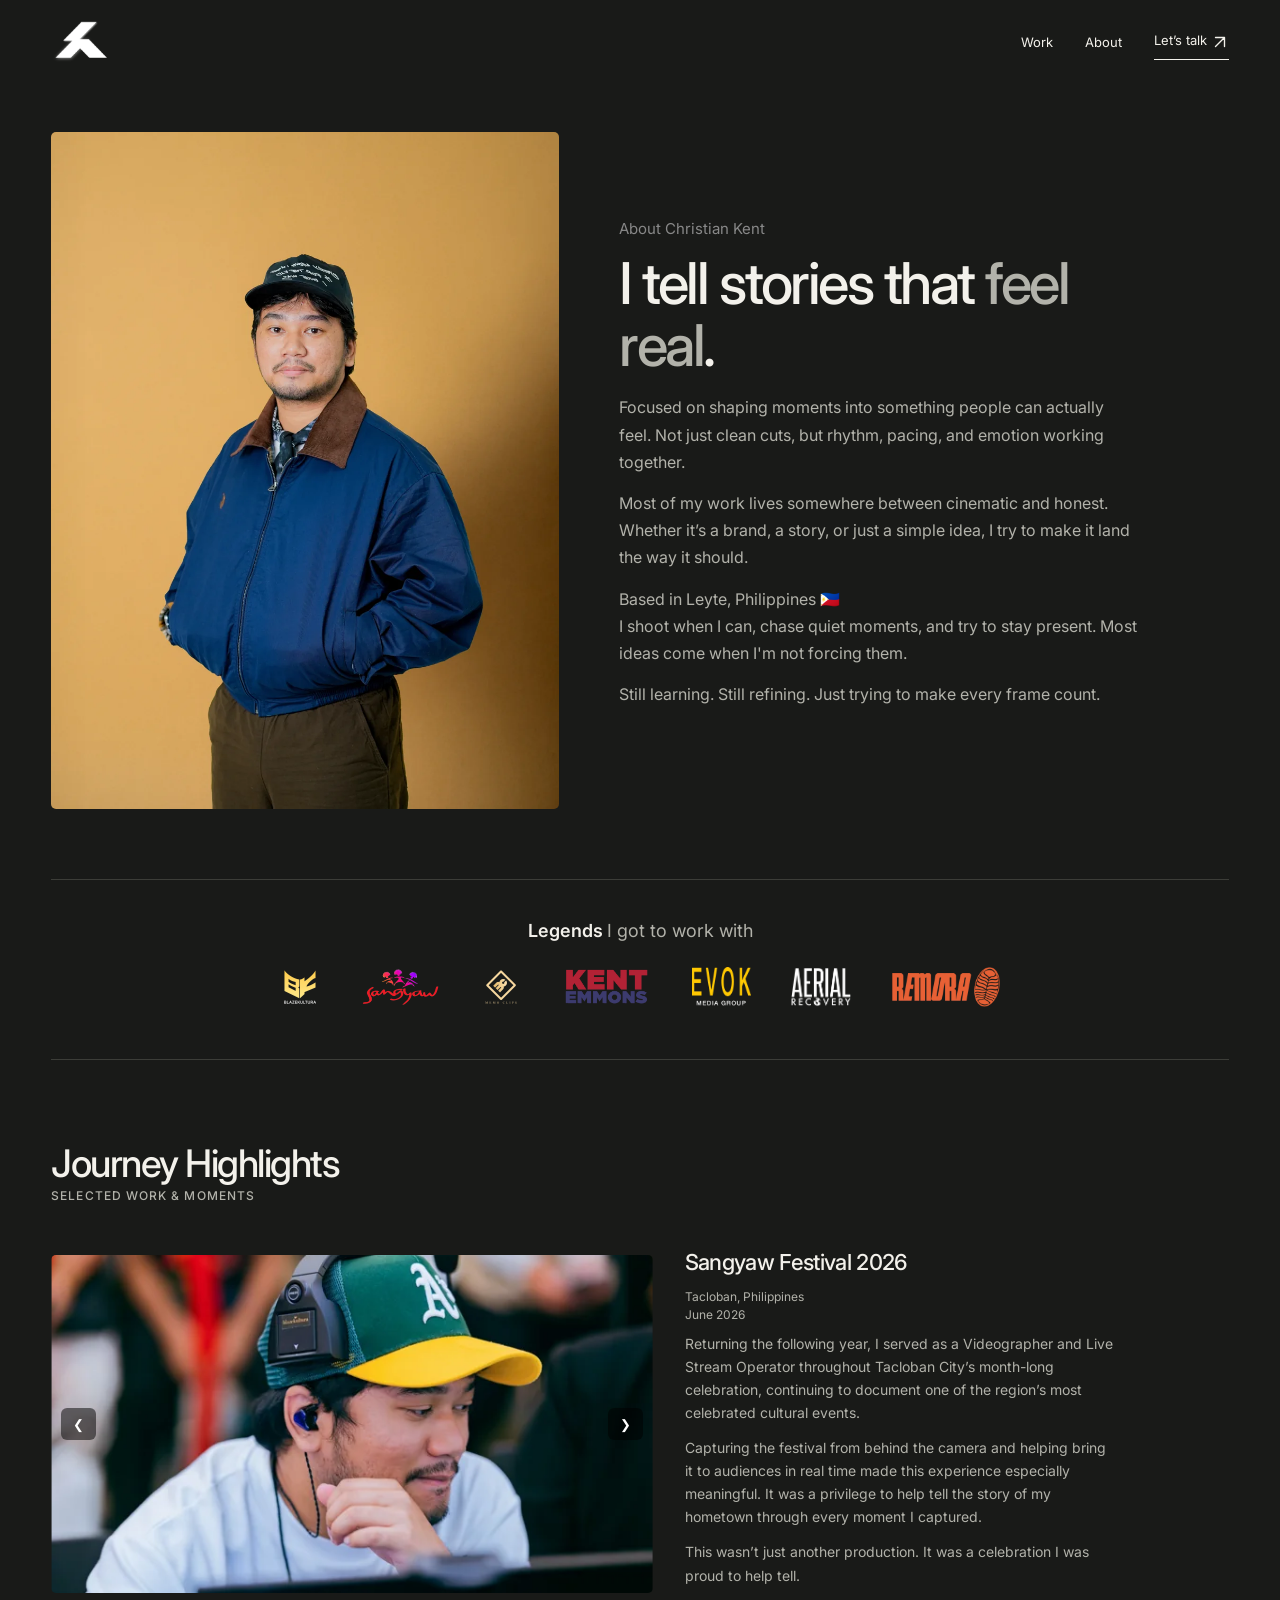
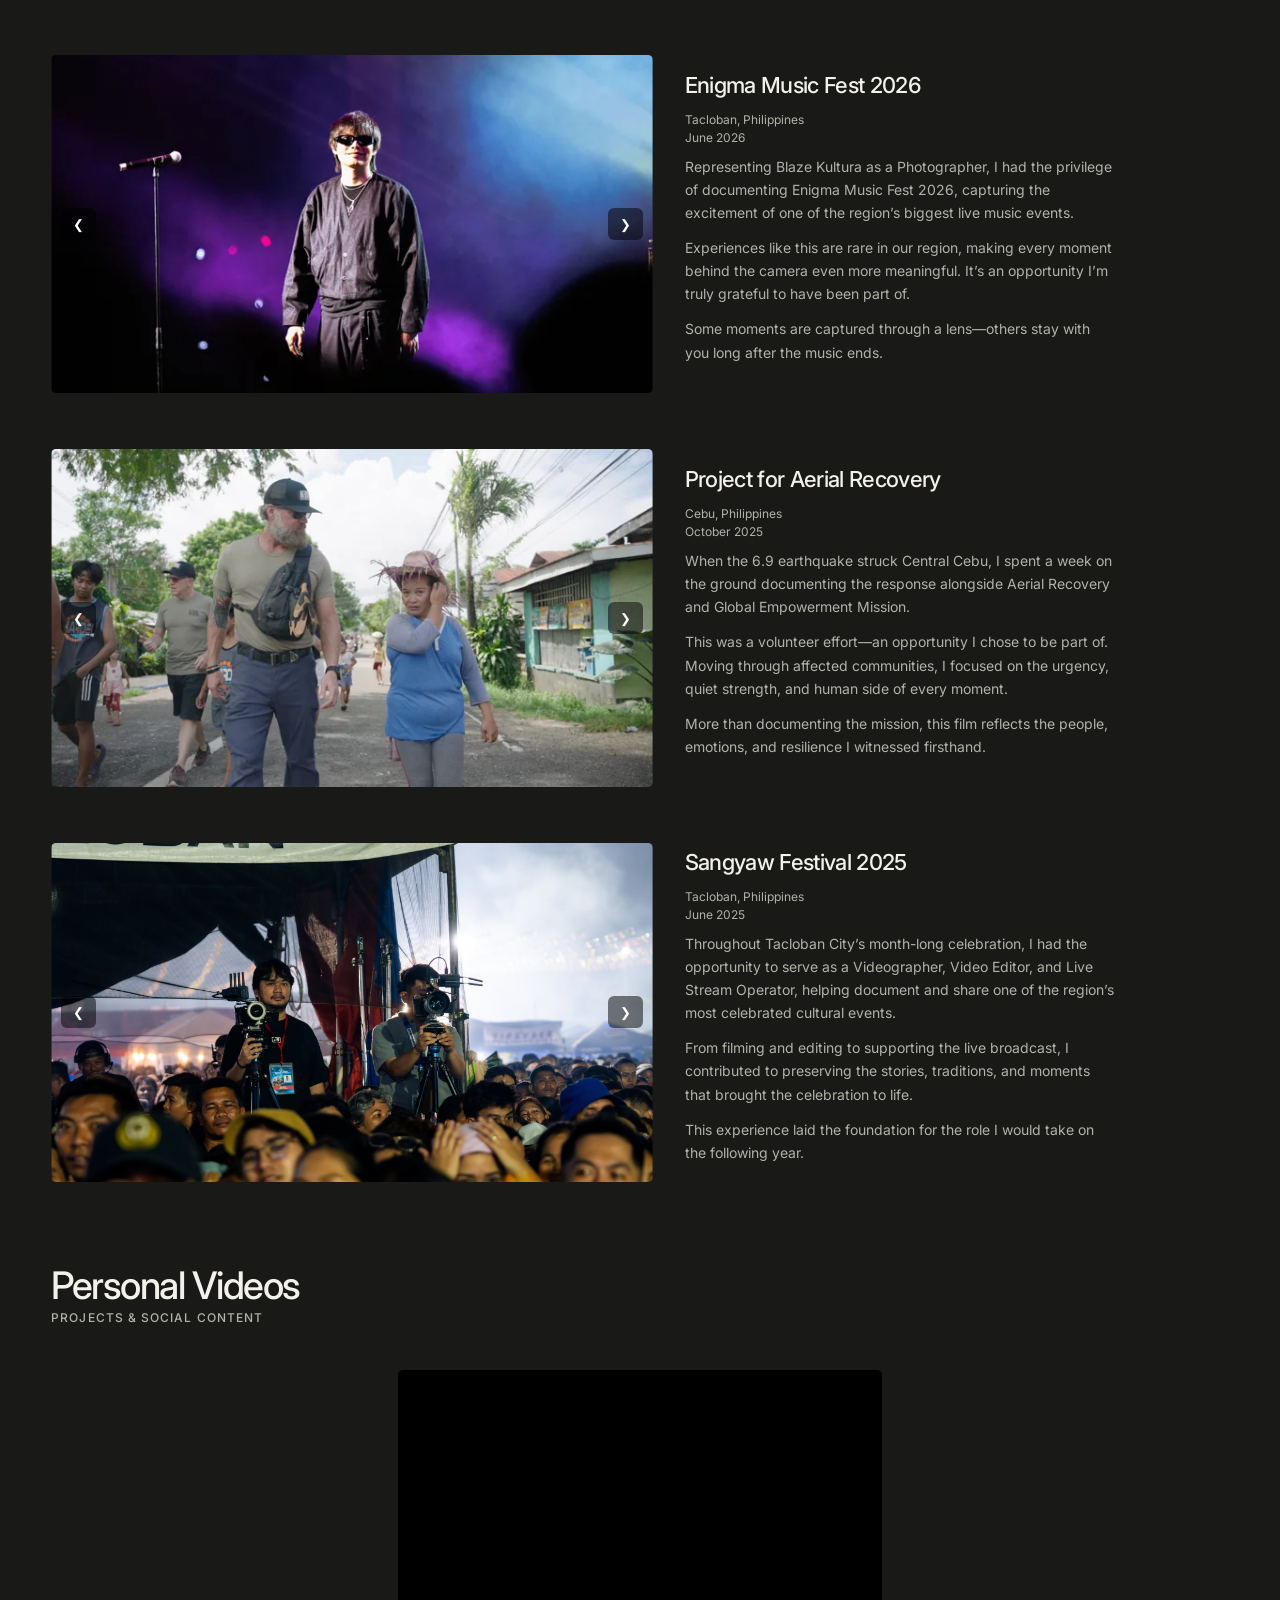
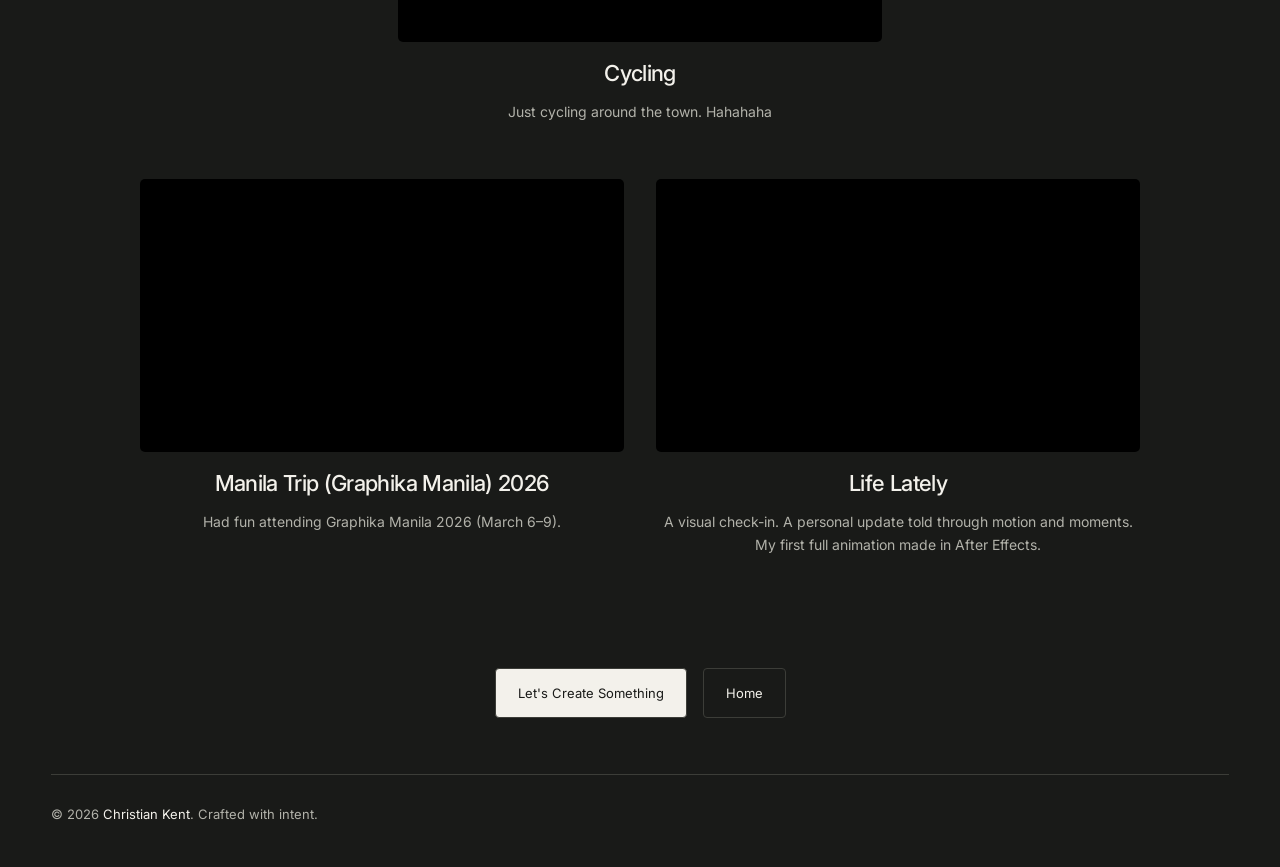
==== commit 6d3ba978: "Add first photo to Sangyaw Festival 2025 album" ====
--- a/about.html
+++ b/about.html
@@ -202,7 +202,8 @@
       <div class="journey-media fp-image slider">
         <button class="slider-btn left" aria-label="Previous Sangyaw Festival 2025 image">&#10094;</button>
         <div class="slider-track">
-          <img loading="lazy" src="assets/optimized/img_4691-51f139b8-1280.webp" srcset="assets/optimized/img_4691-51f139b8-640.webp 640w, assets/optimized/img_4691-51f139b8-1280.webp 1280w" sizes="(max-width: 768px) 92vw, 600px" width="1280" height="720" decoding="async" alt="Sangyaw Festival 2025" />
+          <img loading="lazy" src="assets/optimized/sangyaw-2025.jpg" decoding="async" alt="Sangyaw Festival 2025" />
+          <img loading="lazy" data-src="assets/optimized/img_4691-51f139b8-1280.webp" data-srcset="assets/optimized/img_4691-51f139b8-640.webp 640w, assets/optimized/img_4691-51f139b8-1280.webp 1280w" sizes="(max-width: 768px) 92vw, 600px" width="1280" height="720" decoding="async" alt="Sangyaw Festival 2025" />
           <img loading="lazy" data-src="assets/optimized/img_3241-be7da21f-1280.webp" data-srcset="assets/optimized/img_3241-be7da21f-640.webp 640w, assets/optimized/img_3241-be7da21f-1280.webp 1280w" sizes="(max-width: 768px) 92vw, 600px" width="1280" height="720" decoding="async" alt="Sangyaw Festival 2025" />
           <img loading="lazy" data-src="assets/optimized/img_5199-49b0c6ab-1280.webp" data-srcset="assets/optimized/img_5199-49b0c6ab-640.webp 640w, assets/optimized/img_5199-49b0c6ab-1280.webp 1280w" sizes="(max-width: 768px) 92vw, 600px" width="1280" height="720" decoding="async" alt="Sangyaw Festival 2025" />
         </div>
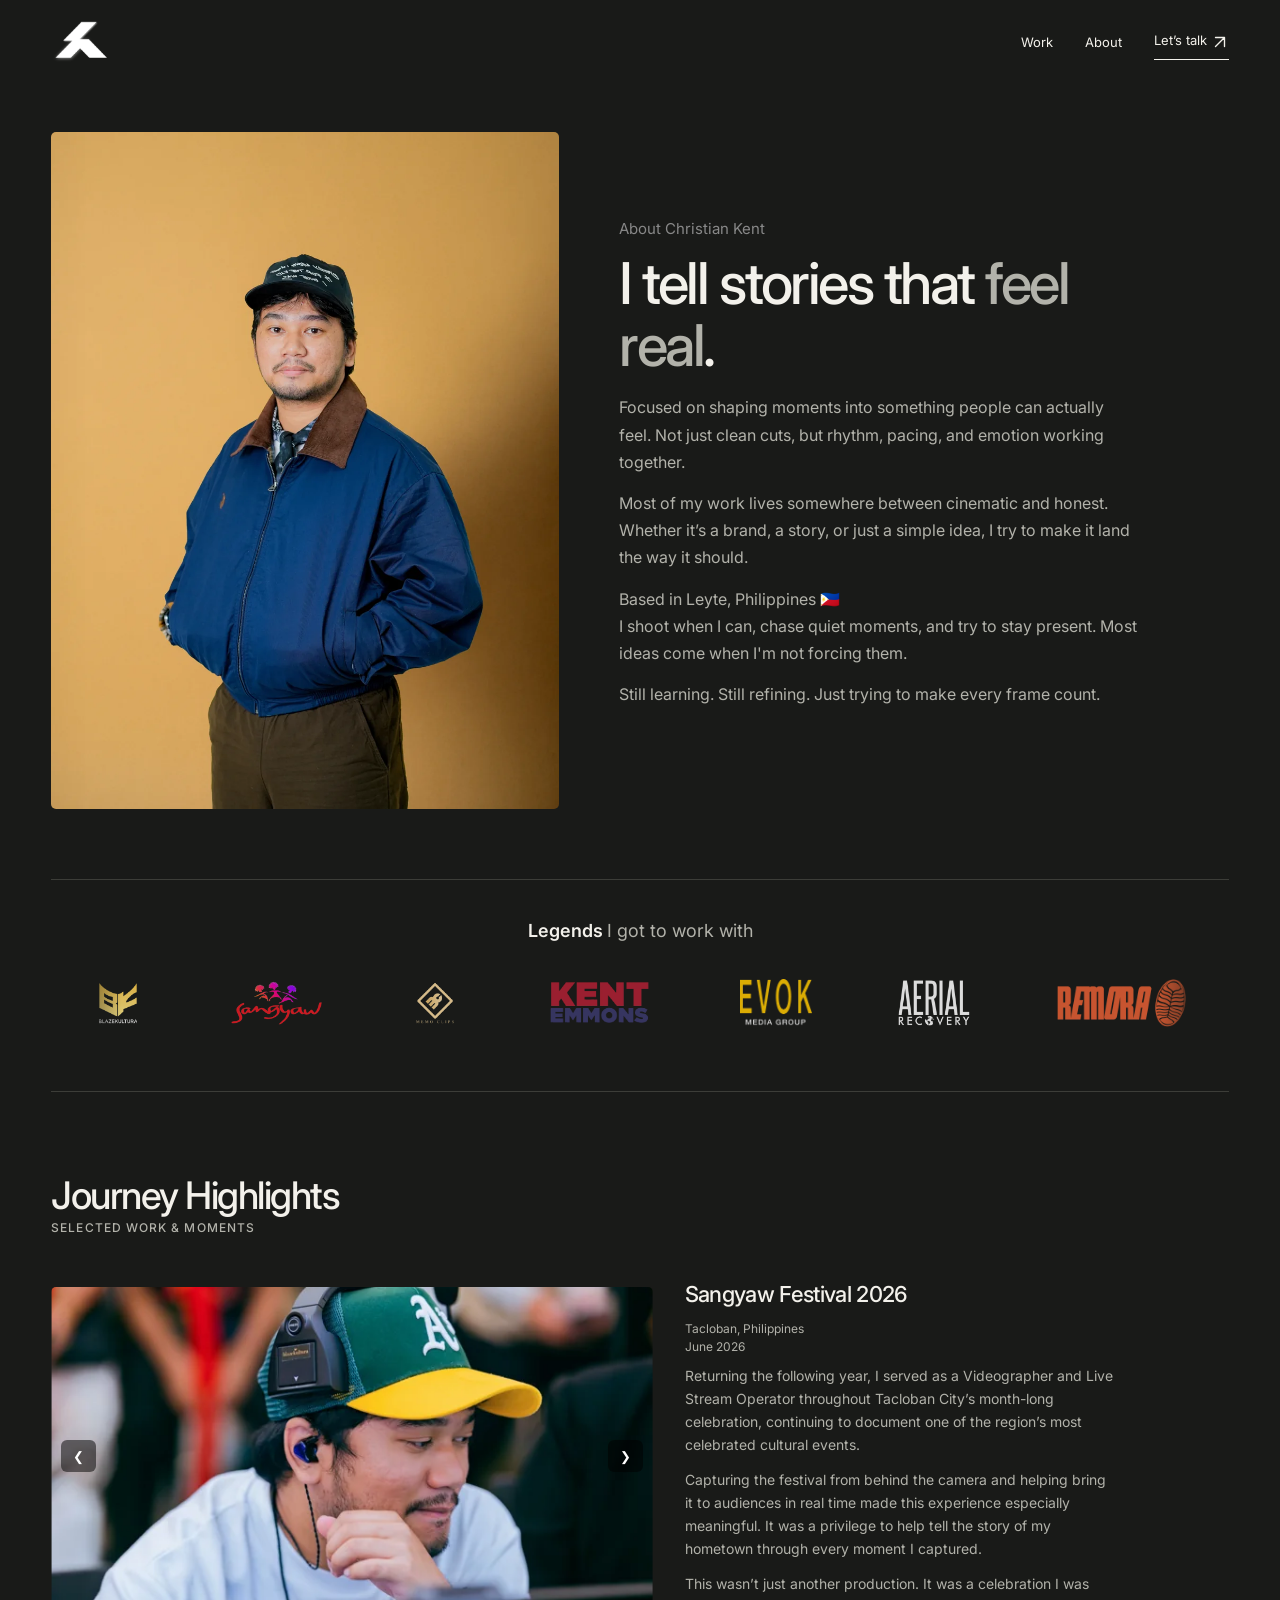
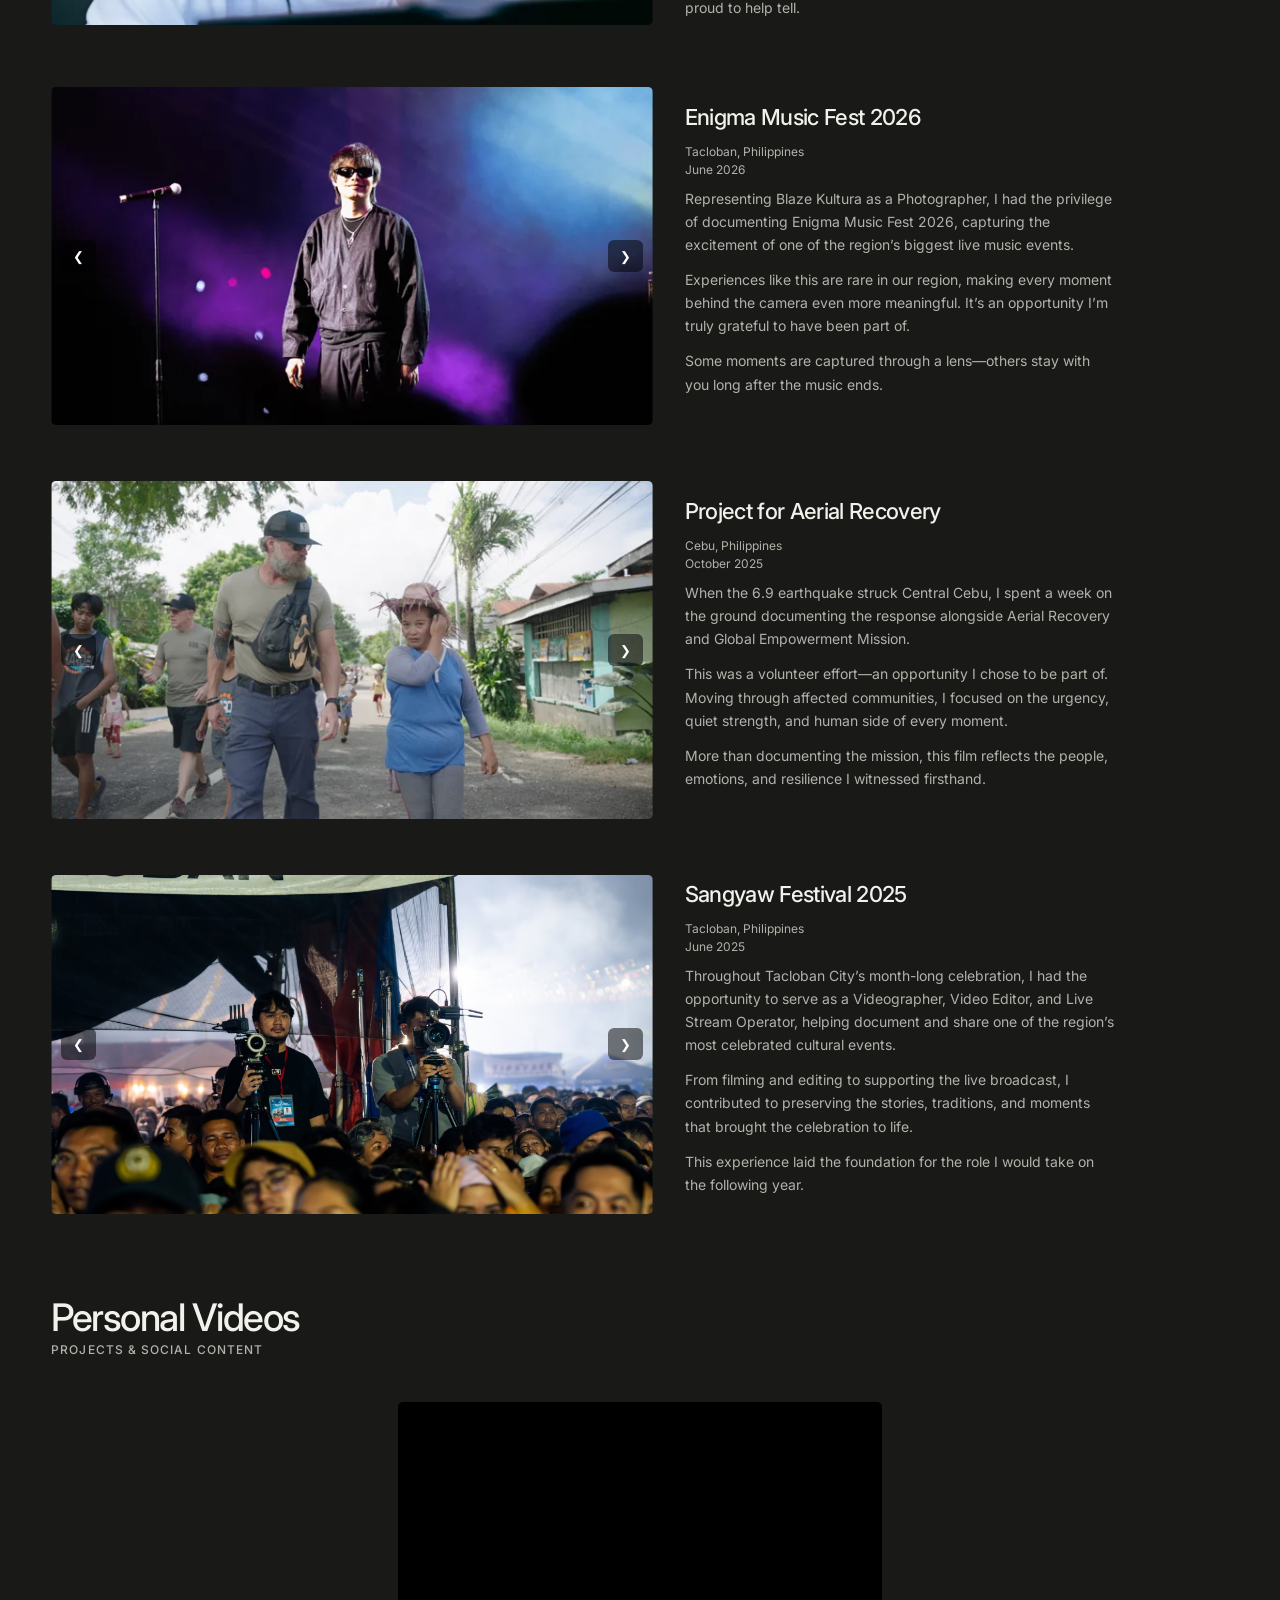
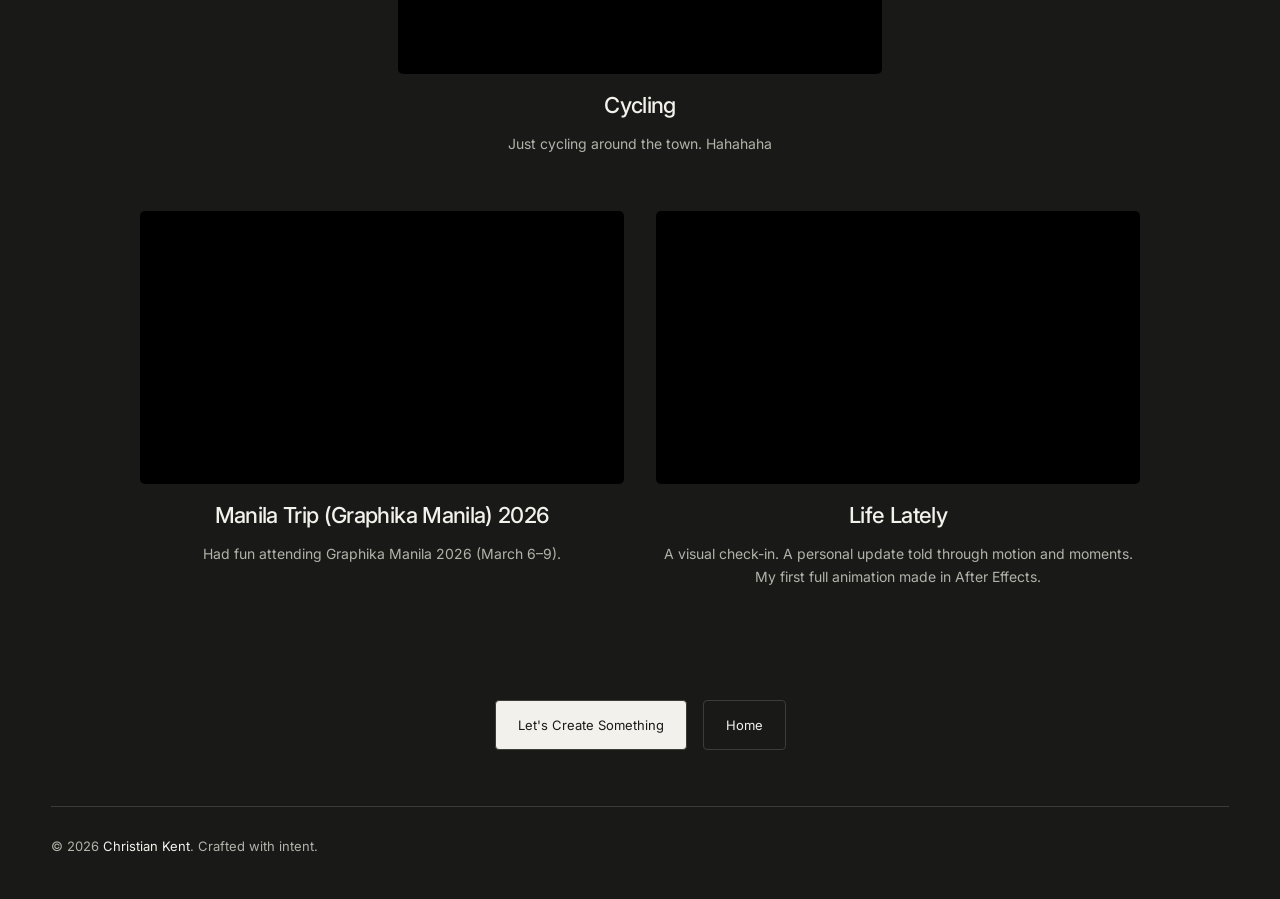
==== commit 2d05d3fa: "Add Instagram preview cards, improve favicon compatibility, and refine portfolio animations, cursor " ====
--- a/about.html
+++ b/about.html
@@ -20,7 +20,10 @@
 </script>
 
 <link rel="stylesheet" href="css/brand.css">
-<link rel="icon" type="image/png" href="assets/optimized/favicon.png?v=ck2">
+<link rel="icon" href="/favicon.ico?v=ck3" sizes="any">
+<link rel="icon" type="image/png" sizes="32x32" href="/assets/optimized/favicon-32.png?v=ck3">
+<link rel="icon" type="image/png" sizes="16x16" href="/assets/optimized/favicon-16.png?v=ck3">
+<link rel="apple-touch-icon" sizes="180x180" href="/apple-touch-icon.png?v=ck3">
 
   <meta property="og:title" content="About Christian Kent">
   <meta property="og:description" content="Crafting real moments into stories for brands and creators.">
@@ -37,6 +40,8 @@
   <meta name="twitter:description" content="Crafting real moments into stories for brands and creators.">
   <meta name="twitter:image" content="https://chrstnkent.com/assets/thumbnails/ck-share-banner.png">
   <meta name="twitter:image:alt" content="Christian Kent, video editor and storyteller.">
+<script src="js/motion.js" defer></script>
+<script src="js/pointer-effects.js" defer></script>
 </head>
 <body class="about-page">
 <header class="site-header">
@@ -91,16 +96,7 @@
     <!-- COLLAB FULL WIDTH -->
   <div class="collab">
     <h3><span class="highlight"> Legends </span> I got to work with</h3>
-    <div class="logos">
-      <!-- ADD YOUR LOGOS HERE -->
-      <img loading="lazy" src="assets/optimized/bk-logo-64363b0b-1280.webp" srcset="assets/optimized/bk-logo-64363b0b-640.webp 640w, assets/optimized/bk-logo-64363b0b-1280.webp 1280w" sizes="(max-width: 768px) 92vw, 600px" width="1280" height="1280" decoding="async">
-      <img loading="lazy" src="assets/optimized/sangyaw-logo-0062abf3-1280.webp" srcset="assets/optimized/sangyaw-logo-0062abf3-640.webp 640w, assets/optimized/sangyaw-logo-0062abf3-1280.webp 1280w" sizes="(max-width: 768px) 92vw, 600px" width="1280" height="634" decoding="async">
-      <img loading="lazy" src="assets/optimized/memoclips-afa97bc5-1280.webp" srcset="assets/optimized/memoclips-afa97bc5-640.webp 640w, assets/optimized/memoclips-afa97bc5-1280.webp 1080w" sizes="(max-width: 768px) 92vw, 600px" width="1080" height="1080" decoding="async">
-      <img loading="lazy" src="assets/optimized/ke-colored-logoname-3c4d07ea-1280.webp" srcset="assets/optimized/ke-colored-logoname-3c4d07ea-640.webp 640w, assets/optimized/ke-colored-logoname-3c4d07ea-1280.webp 1280w" sizes="(max-width: 768px) 92vw, 600px" width="1280" height="564" decoding="async">
-      <img loading="lazy" src="assets/optimized/emg-logo-bc565e11-1280.webp" srcset="assets/optimized/emg-logo-bc565e11-640.webp 154w, assets/optimized/emg-logo-bc565e11-1280.webp 154w" sizes="(max-width: 768px) 92vw, 600px" width="154" height="103" decoding="async">
-      <img loading="lazy" src="assets/optimized/arg-25683142-1280.webp" srcset="assets/optimized/arg-25683142-640.webp 500w, assets/optimized/arg-25683142-1280.webp 500w" sizes="(max-width: 768px) 92vw, 600px" width="500" height="333" decoding="async">
-      <img loading="lazy" src="assets/optimized/remora-surf-logo-burnt-orange-133db9e5-1280.webp" srcset="assets/optimized/remora-surf-logo-burnt-orange-133db9e5-640.webp 640w, assets/optimized/remora-surf-logo-burnt-orange-133db9e5-1280.webp 1280w" sizes="(max-width: 768px) 92vw, 600px" width="1280" height="471" decoding="async">
-    </div>
+    <div class="logos logo-marquee" tabindex="0" role="region" aria-label="Client logos. Hover or focus to pause animation."><div class="logo-track"><div class="logo-group"><img alt="Blaze Kultura" loading="lazy" src="assets/optimized/bk-logo-64363b0b-1280.webp" srcset="assets/optimized/bk-logo-64363b0b-640.webp 640w, assets/optimized/bk-logo-64363b0b-1280.webp 1280w" sizes="160px" width="1280" height="1280" decoding="async"><img alt="Sangyaw" loading="lazy" src="assets/optimized/sangyaw-logo-0062abf3-1280.webp" srcset="assets/optimized/sangyaw-logo-0062abf3-640.webp 640w, assets/optimized/sangyaw-logo-0062abf3-1280.webp 1280w" sizes="160px" width="1280" height="634" decoding="async"><img alt="Memoclips" loading="lazy" src="assets/optimized/memoclips-afa97bc5-1280.webp" srcset="assets/optimized/memoclips-afa97bc5-640.webp 640w, assets/optimized/memoclips-afa97bc5-1280.webp 1080w" sizes="160px" width="1080" height="1080" decoding="async"><img alt="Kent Emmons" loading="lazy" src="assets/optimized/ke-colored-logoname-3c4d07ea-1280.webp" srcset="assets/optimized/ke-colored-logoname-3c4d07ea-640.webp 640w, assets/optimized/ke-colored-logoname-3c4d07ea-1280.webp 1280w" sizes="160px" width="1280" height="564" decoding="async"><img alt="Evok Media Group" loading="lazy" src="assets/optimized/emg-logo-bc565e11-1280.webp" srcset="assets/optimized/emg-logo-bc565e11-640.webp 154w, assets/optimized/emg-logo-bc565e11-1280.webp 154w" sizes="160px" width="154" height="103" decoding="async"><img alt="Aerial Recovery" loading="lazy" src="assets/optimized/arg-25683142-1280.webp" srcset="assets/optimized/arg-25683142-640.webp 500w, assets/optimized/arg-25683142-1280.webp 500w" sizes="160px" width="500" height="333" decoding="async"><img alt="Remora" loading="lazy" src="assets/optimized/remora-surf-logo-burnt-orange-133db9e5-1280.webp" srcset="assets/optimized/remora-surf-logo-burnt-orange-133db9e5-640.webp 640w, assets/optimized/remora-surf-logo-burnt-orange-133db9e5-1280.webp 1280w" sizes="160px" width="1280" height="471" decoding="async"></div><div class="logo-group" aria-hidden="true"><img alt="" loading="lazy" src="assets/optimized/bk-logo-64363b0b-1280.webp" srcset="assets/optimized/bk-logo-64363b0b-640.webp 640w, assets/optimized/bk-logo-64363b0b-1280.webp 1280w" sizes="160px" width="1280" height="1280" decoding="async"><img alt="" loading="lazy" src="assets/optimized/sangyaw-logo-0062abf3-1280.webp" srcset="assets/optimized/sangyaw-logo-0062abf3-640.webp 640w, assets/optimized/sangyaw-logo-0062abf3-1280.webp 1280w" sizes="160px" width="1280" height="634" decoding="async"><img alt="" loading="lazy" src="assets/optimized/memoclips-afa97bc5-1280.webp" srcset="assets/optimized/memoclips-afa97bc5-640.webp 640w, assets/optimized/memoclips-afa97bc5-1280.webp 1080w" sizes="160px" width="1080" height="1080" decoding="async"><img alt="" loading="lazy" src="assets/optimized/ke-colored-logoname-3c4d07ea-1280.webp" srcset="assets/optimized/ke-colored-logoname-3c4d07ea-640.webp 640w, assets/optimized/ke-colored-logoname-3c4d07ea-1280.webp 1280w" sizes="160px" width="1280" height="564" decoding="async"><img alt="" loading="lazy" src="assets/optimized/emg-logo-bc565e11-1280.webp" srcset="assets/optimized/emg-logo-bc565e11-640.webp 154w, assets/optimized/emg-logo-bc565e11-1280.webp 154w" sizes="160px" width="154" height="103" decoding="async"><img alt="" loading="lazy" src="assets/optimized/arg-25683142-1280.webp" srcset="assets/optimized/arg-25683142-640.webp 500w, assets/optimized/arg-25683142-1280.webp 500w" sizes="160px" width="500" height="333" decoding="async"><img alt="" loading="lazy" src="assets/optimized/remora-surf-logo-burnt-orange-133db9e5-1280.webp" srcset="assets/optimized/remora-surf-logo-burnt-orange-133db9e5-640.webp 640w, assets/optimized/remora-surf-logo-burnt-orange-133db9e5-1280.webp 1280w" sizes="160px" width="1280" height="471" decoding="async"></div></div></div>
   </div>
 </div>
 
--- a/css/brand.css
+++ b/css/brand.css
@@ -136,3 +136,113 @@
 .arrow-icon{width:18px;height:18px;flex-shrink:0;vertical-align:middle}
 /* Preserve logo proportions with explicit intrinsic image dimensions. */
 .logos img{width:auto}
+
+/* Local Instagram Reel embed trial. */
+.instagram-reel-preview{width:100%;max-width:326px;justify-self:center;min-width:0}
+.instagram-reel-preview .instagram-media{width:100%!important;min-width:0!important;max-width:100%!important;margin:0!important}
+.album-content .instagram-reel-preview iframe{aspect-ratio:auto;border-radius:3px}
+.album-content .instagram-reel-preview iframe{height:revert}
+
+#album3{align-items:start}
+
+.instagram-link-card{display:block;text-decoration:none;color:#000;width:100%;max-width:460px;background:#fff;border-radius:12px;overflow:hidden;border:1px solid #dedede;box-shadow:0 1px 4px #0000001a;justify-self:center}
+.instagram-card-image{width:100%;aspect-ratio:16/9;background:#f2f2f2;overflow:hidden}
+.instagram-card-image>img{width:100%;height:100%;object-fit:cover;display:block}
+.instagram-card-copy{padding:14px 16px;display:flex;flex-direction:column;gap:6px;font-size:16px;line-height:1.4}
+.instagram-card-label{display:flex;align-items:center;gap:8px;font-size:11px;color:#999;letter-spacing:.5px;text-transform:uppercase}
+.instagram-card-label img{width:15px;height:15px;flex-shrink:0}
+/* Local trial: horizontal Instagram preview cards. */
+.instagram-link-card{display:flex;min-height:140px;align-items:stretch}
+.instagram-card-image{width:140px;flex-shrink:0;align-self:stretch;aspect-ratio:auto;position:relative}
+.instagram-card-image>img{position:absolute;inset:0;width:100%;height:100%;object-fit:cover}
+.instagram-card-copy{padding:14px;gap:4px;flex:1;min-width:0;justify-content:center}
+.instagram-card-copy>div:nth-child(2){display:-webkit-box;-webkit-line-clamp:2;-webkit-box-orient:vertical;overflow:hidden}
+@media(max-width:380px){.instagram-card-image{width:110px}}
+
+/* Portrait link preview reference. */
+.instagram-link-card{aspect-ratio:5/3;min-height:0;max-width:460px}
+.instagram-card-image{width:34%;height:auto;aspect-ratio:9/16}
+.instagram-card-image>img{object-fit:cover}
+.instagram-card-copy{padding:14px;gap:8px}
+.instagram-card-label{gap:7px;flex-wrap:wrap;letter-spacing:.5px;font-size:11px}
+.reel-date{text-transform:none;letter-spacing:0}
+.instagram-colour-icon{display:block;width:15px;height:15px;flex-shrink:0;background:radial-gradient(circle at 25% 100%,#ffdc80,#fcaf45 20%,#f77737 35%,#e1306c 55%,#c13584 65%,#833ab4 80%,#405de6);mask:url('../assets/icons/instagram.svg') center/contain no-repeat;-webkit-mask:url('../assets/icons/instagram.svg') center/contain no-repeat}
+.reel-play{position:absolute;z-index:1;left:50%;top:50%;transform:translate(-50%,-50%);width:34px;height:34px;display:grid;place-items:center;border-radius:50%;background:#0005;color:white}
+.reel-play svg{width:20px;height:20px;margin-left:-3px}
+@media(max-width:380px){.instagram-card-image{width:34%}.instagram-card-copy{padding:10px}.instagram-card-label{font-size:9px;gap:5px}.instagram-card-copy>div:nth-child(2){font-size:14px}}
+/* Match the Instagram link cards to the dark portfolio section. */
+.instagram-link-card{background:#232420;color:#f3f1eb;border-color:#3c3d38;box-shadow:none}
+.instagram-card-label{color:#aaa99f}
+.instagram-link-card:hover{border-color:#77786f;background:#292a25}
+
+.reel-views{display:flex;align-items:center;gap:7px;margin-top:6px;font-size:14px;font-weight:600;color:#f3f1eb}
+.reel-views svg{width:20px;height:20px;flex-shrink:0}
+/* Keep Instagram previews the same size as neighbouring YouTube players. */
+#album3 .instagram-link-card{width:100%;max-width:none;aspect-ratio:16/9;min-height:0;border-radius:4px}
+#album3 .instagram-card-image{width:31.640625%;aspect-ratio:auto;align-self:stretch}
+/* Restrained motion without intercepting wheel or touch scrolling. */
+:root{--motion-ease:cubic-bezier(.22,1,.36,1)}
+.btn,.socials a,.site-header nav a,.instagram-link-card,.slider-btn{transition:transform .25s var(--motion-ease),background-color .25s ease,color .25s ease,border-color .25s ease,box-shadow .25s ease}
+.album-card{transition:transform .35s var(--motion-ease),border-color .3s ease,box-shadow .3s ease}
+.album-thumb,.instagram-card-image>img{transition:transform .6s var(--motion-ease)}
+@media(hover:hover) and (pointer:fine){
+ .btn:hover{transform:translateY(-2px)}
+ .instagram-link-card:hover{transform:translateY(-3px);box-shadow:0 8px 22px #0002}
+ .instagram-link-card:hover .instagram-card-image>img{transform:scale(1.035)}
+ .album-card:hover{transform:translateY(-4px)}
+ .socials a:hover{transform:translateY(-2px)}
+}
+.btn:active,.instagram-link-card:active{transform:translateY(0)}
+.reveal-item{transition:opacity .5s ease,transform .65s var(--motion-ease)}
+.reveal-pending{opacity:0;transform:translateY(16px)}
+::view-transition-old(root),::view-transition-new(root){animation-duration:.22s;animation-timing-function:ease-out}
+@media(prefers-reduced-motion:reduce){.reveal-pending{opacity:1;transform:none}::view-transition-old(root),::view-transition-new(root){animation:none}}
+/* Continuous logo strip, using two identical groups for a seamless loop. */
+.about-page .logo-marquee{display:block;overflow:hidden;padding:24px 0;mask-image:linear-gradient(90deg,transparent,#000 6%,#000 94%,transparent);-webkit-mask-image:linear-gradient(90deg,transparent,#000 6%,#000 94%,transparent)}
+.logo-track{display:flex;width:max-content;animation:logo-drift 32s linear infinite}
+.logo-group{display:flex;align-items:center;justify-content:space-around;gap:48px;width:max(1100px,92vw);flex-shrink:0;padding:0 24px}
+.about-page .logo-group img{width:auto;height:48px;max-width:160px;object-fit:contain;flex-shrink:0;opacity:.85;transform:none}
+.about-page .logo-group img:hover{opacity:1;transform:none}
+.logo-marquee:hover .logo-track,.logo-marquee:focus-within .logo-track{animation-play-state:paused}
+.logo-marquee:focus-visible{outline:1px solid var(--muted);outline-offset:4px}
+@keyframes logo-drift{to{transform:translateX(-50%)}}
+@media(max-width:768px){.logo-group{width:1000px;gap:36px}.about-page .logo-group img{height:40px;max-width:140px}}
+@media(prefers-reduced-motion:reduce){.about-page .logo-marquee{mask-image:none;-webkit-mask-image:none}.logo-track{width:100%;animation:none}.logo-group{width:100%;flex-wrap:wrap;gap:32px;padding:0}.logo-group[aria-hidden="true"]{display:none}}
+.stat-box{font-variant-numeric:tabular-nums;position:relative}
+.stat-box>span[aria-hidden]{display:inline-block;min-width:1ch;white-space:nowrap}
+.stat-readable{position:absolute;width:1px;height:1px;padding:0;margin:-1px;overflow:hidden;clip-path:inset(50%);white-space:nowrap}
+.stat-box::before{content:attr(data-stat-value);visibility:hidden}
+.stat-box>span[aria-hidden]{position:absolute;left:0;top:0}
+/* Theme-neutral cursor; interactive controls retain the native pointer. */
+@media(hover:hover) and (pointer:fine) and (prefers-reduced-motion:no-preference){
+ body.cursor-visible{cursor:none}
+ body.cursor-visible .custom-cursor-ring,body.cursor-visible .custom-cursor-dot{display:block!important;opacity:1;mix-blend-mode:difference;transition:none;background:none;box-shadow:none}
+ body.cursor-visible .custom-cursor-ring{width:30px;height:30px;border:1px solid #f3f1eb}
+ body.cursor-visible .custom-cursor-dot{width:5px;height:5px;background:#f3f1eb}
+ .magnetic-button{transition:translate .45s cubic-bezier(.22,1.35,.36,1),transform .25s var(--motion-ease),background-color .25s ease,color .25s ease,border-color .25s ease}
+ .magnetic-button.magnetic-active{transition-duration:.16s,.25s,.25s,.25s,.25s}
+}
+@media(hover:hover) and (pointer:fine) and (prefers-reduced-motion:no-preference){body.cursor-visible *{cursor:none}}
+
+/* Give the home logo the same tactile response as the buttons. */
+.site-header .brand{border-radius:4px}
+.site-header .brand img{transition:transform .3s var(--motion-ease),opacity .25s ease}
+@media(hover:hover) and (pointer:fine) and (prefers-reduced-motion:no-preference){
+ .site-header .brand:hover img{transform:translateY(-2px) scale(1.06);opacity:.85}
+ .site-header .brand:active img{transform:scale(.97);opacity:1}
+}
+/* Fading quotes, retaining the full original testimonials. */
+.testimonials-container.quote-stage{display:grid;grid-template-columns:1fr;max-width:900px;margin:0 auto;gap:0}
+.quote-stage .testimonial{grid-area:1/1;padding:28px 24px 18px;border:0;text-align:center;opacity:0;visibility:hidden;pointer-events:none;transform:translateY(10px);transition:opacity .5s ease,transform .5s var(--motion-ease),visibility .5s}
+.quote-stage .testimonial.quote-active{opacity:1;visibility:visible;pointer-events:auto;transform:none}
+.quote-stage .testimonial-text{font-size:clamp(16px,1.8vw,21px);line-height:1.65;text-align:center;color:var(--ink);letter-spacing:-.3px;margin-bottom:16px}
+.quote-mark{display:block;font-size:72px;line-height:.8;color:var(--muted);margin-bottom:22px;font-family:Georgia,serif}
+.quote-stage .testimonial-author{margin-top:24px;font-size:14px}
+.quote-stage .testimonial-role{font-size:12px;margin-top:6px}
+.quote-controls{display:flex;align-items:center;justify-content:center;gap:10px;margin-top:24px;min-height:44px}
+.quote-dot{padding:0;width:28px;height:28px;background:none;border:0;display:grid;place-items:center}
+.quote-dot::after{content:'';width:6px;height:6px;border-radius:10px;background:var(--line);transition:width .3s ease,background-color .3s ease}
+.quote-dot[aria-pressed="true"]::after{width:22px;background:var(--muted)}
+.quote-pause{background:none;border:1px solid var(--line);border-radius:4px;color:var(--muted);font-size:11px;padding:7px 10px;margin-left:12px}
+@media(max-width:768px){.quote-stage .testimonial{padding:24px 0 12px}.quote-stage .testimonial-text{font-size:16px}}
+@media(prefers-reduced-motion:reduce){.quote-stage .testimonial{transition:none;transform:none}}
